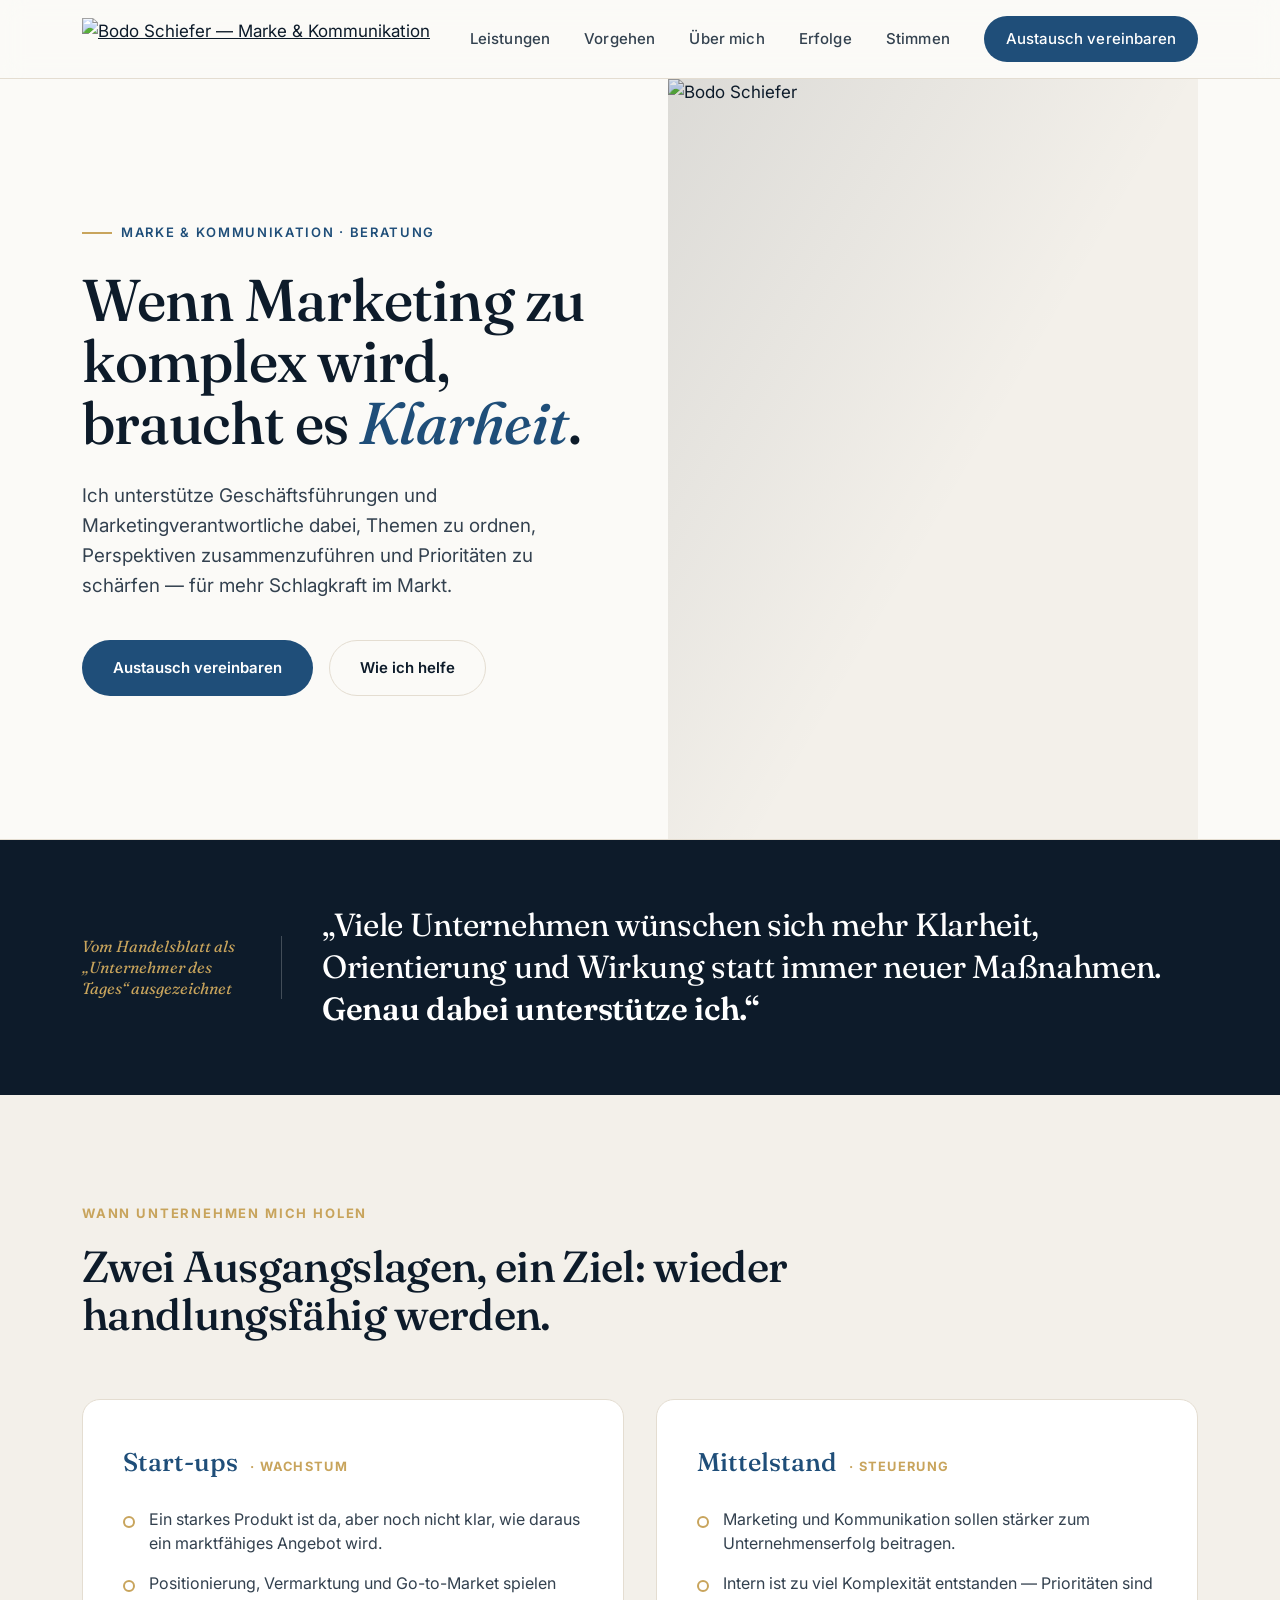
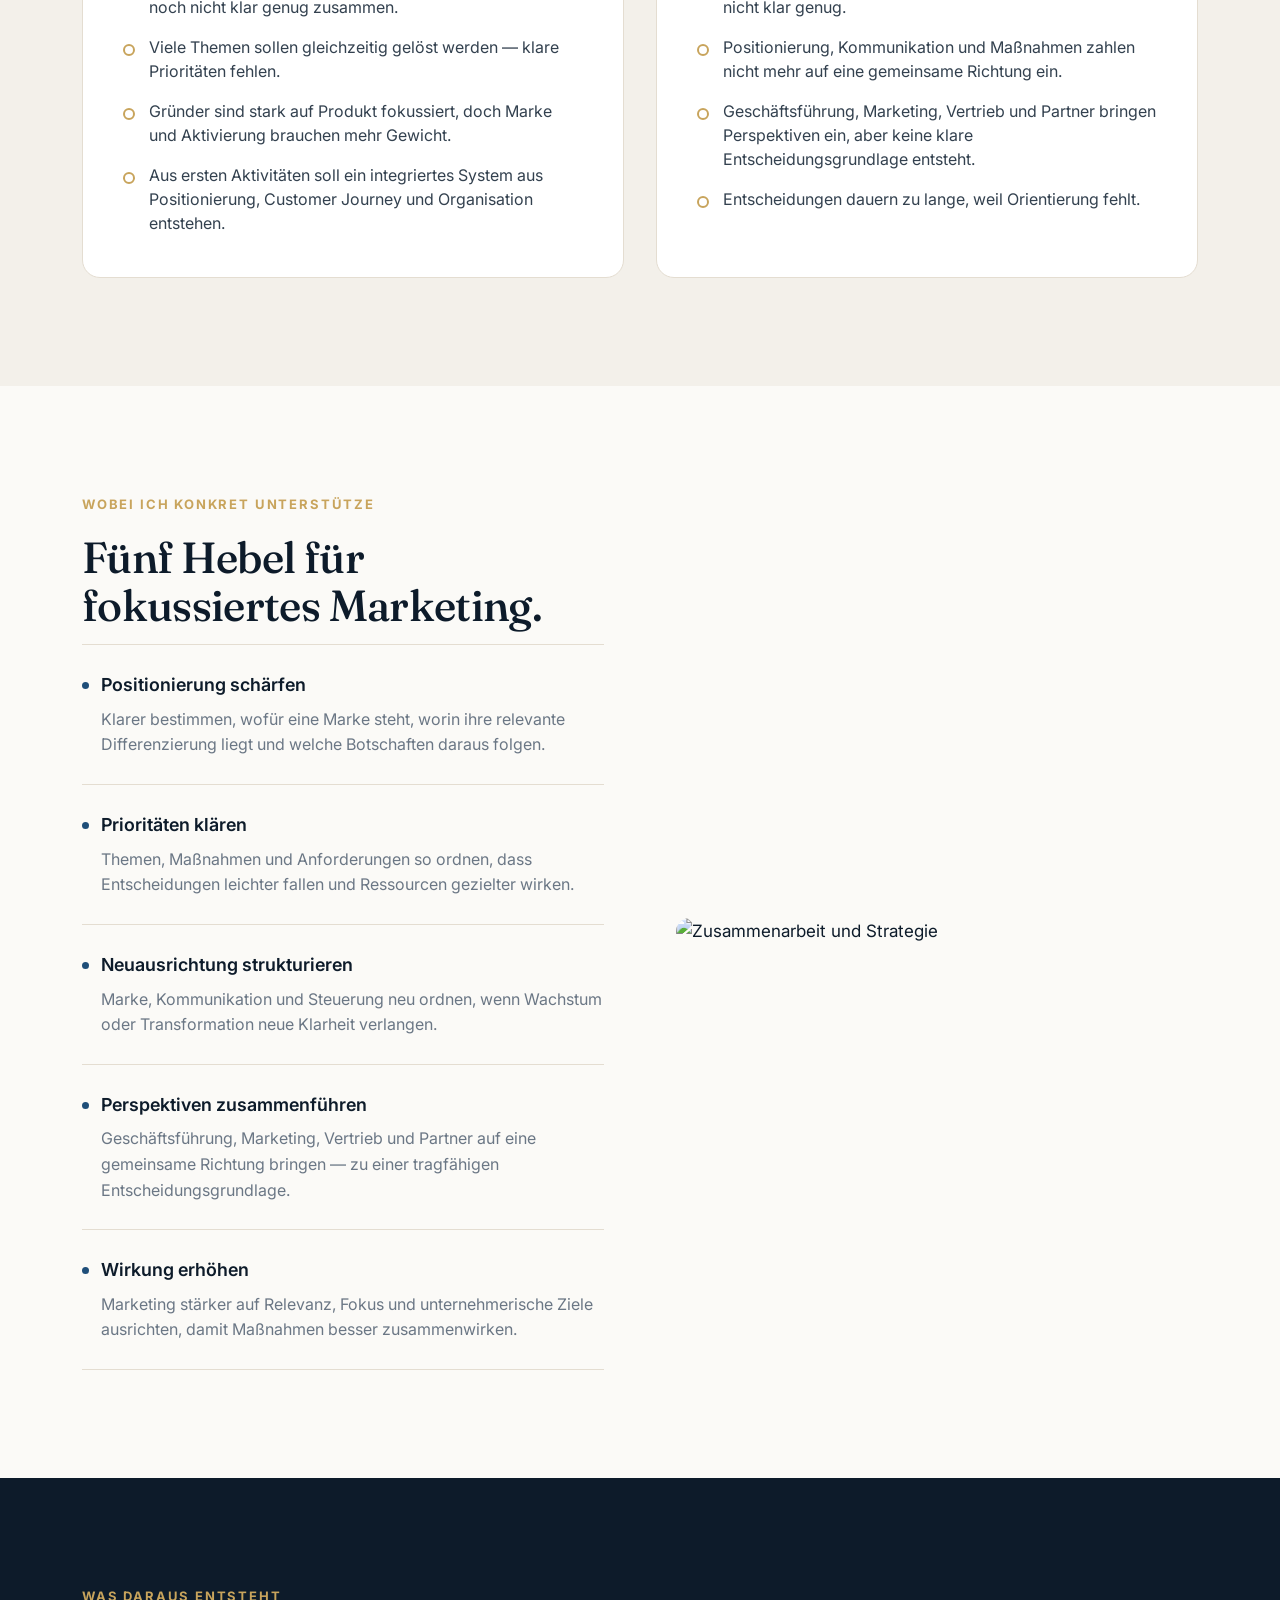
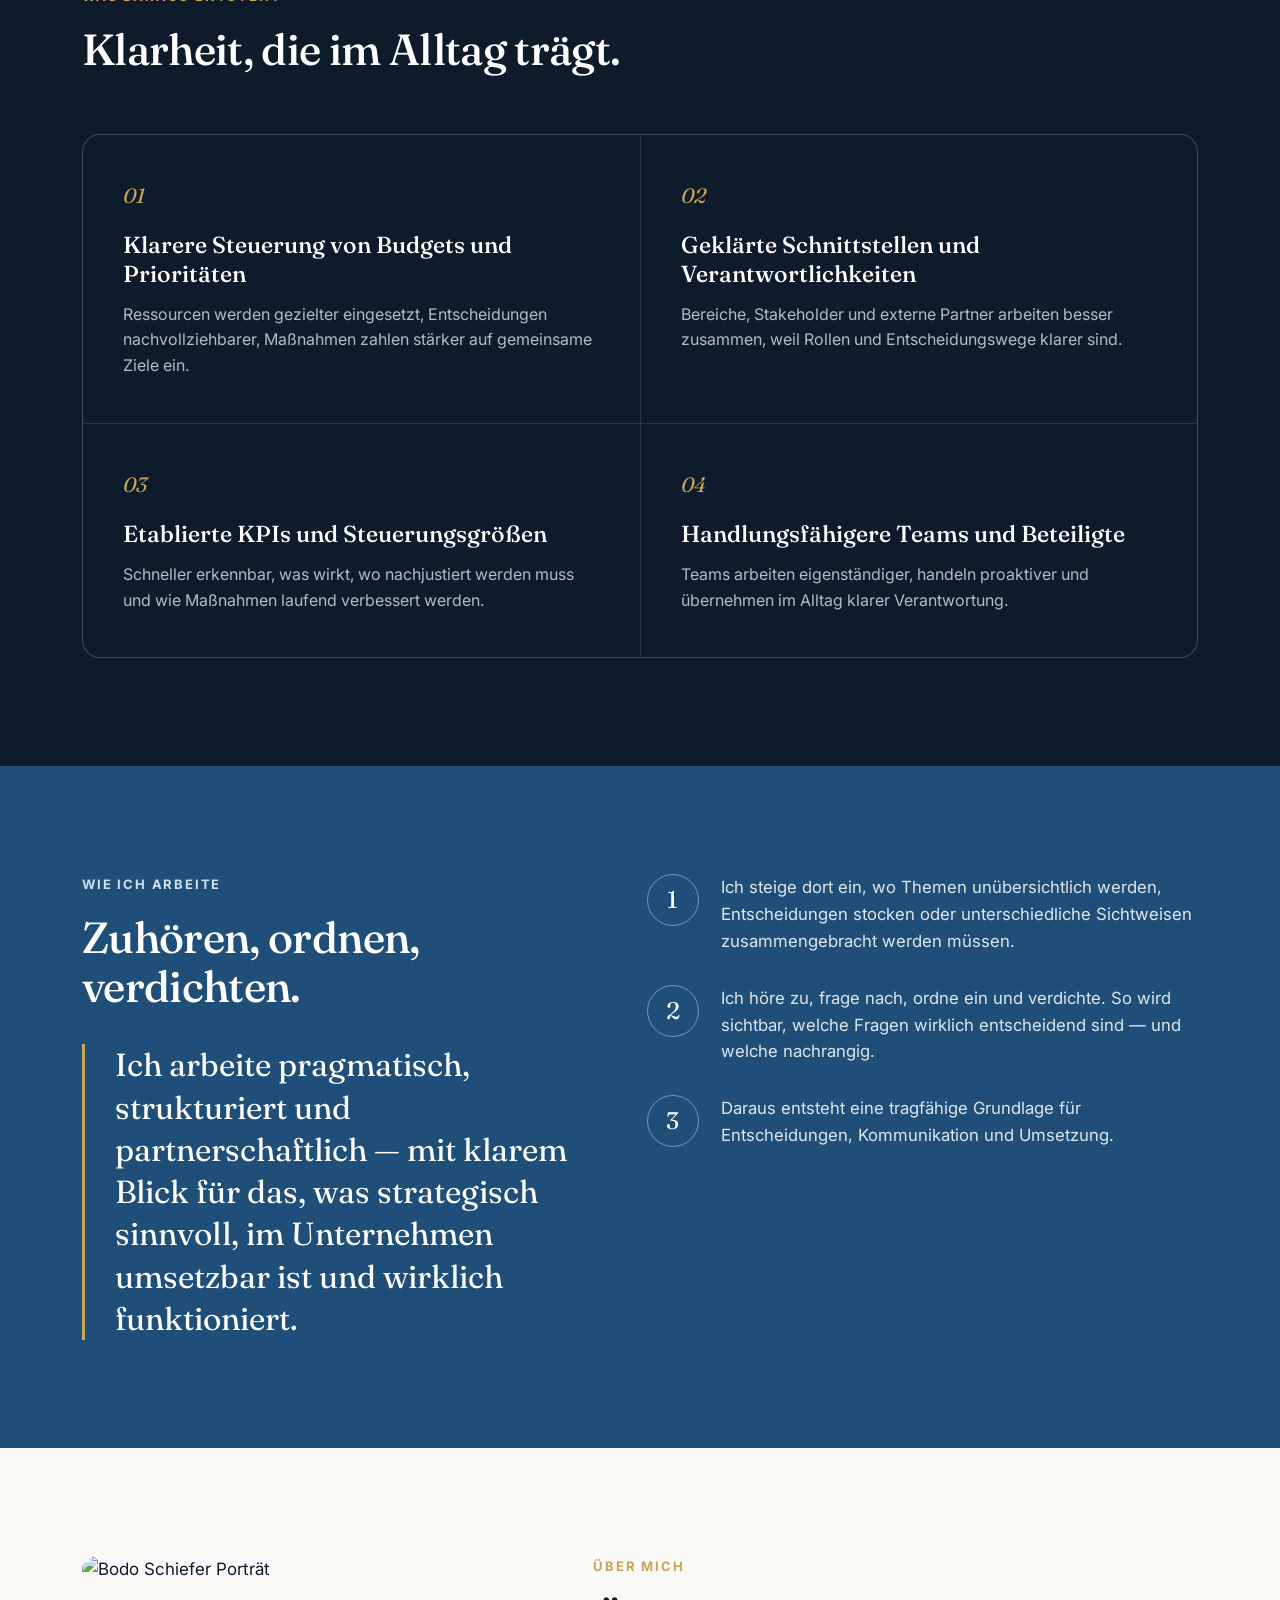
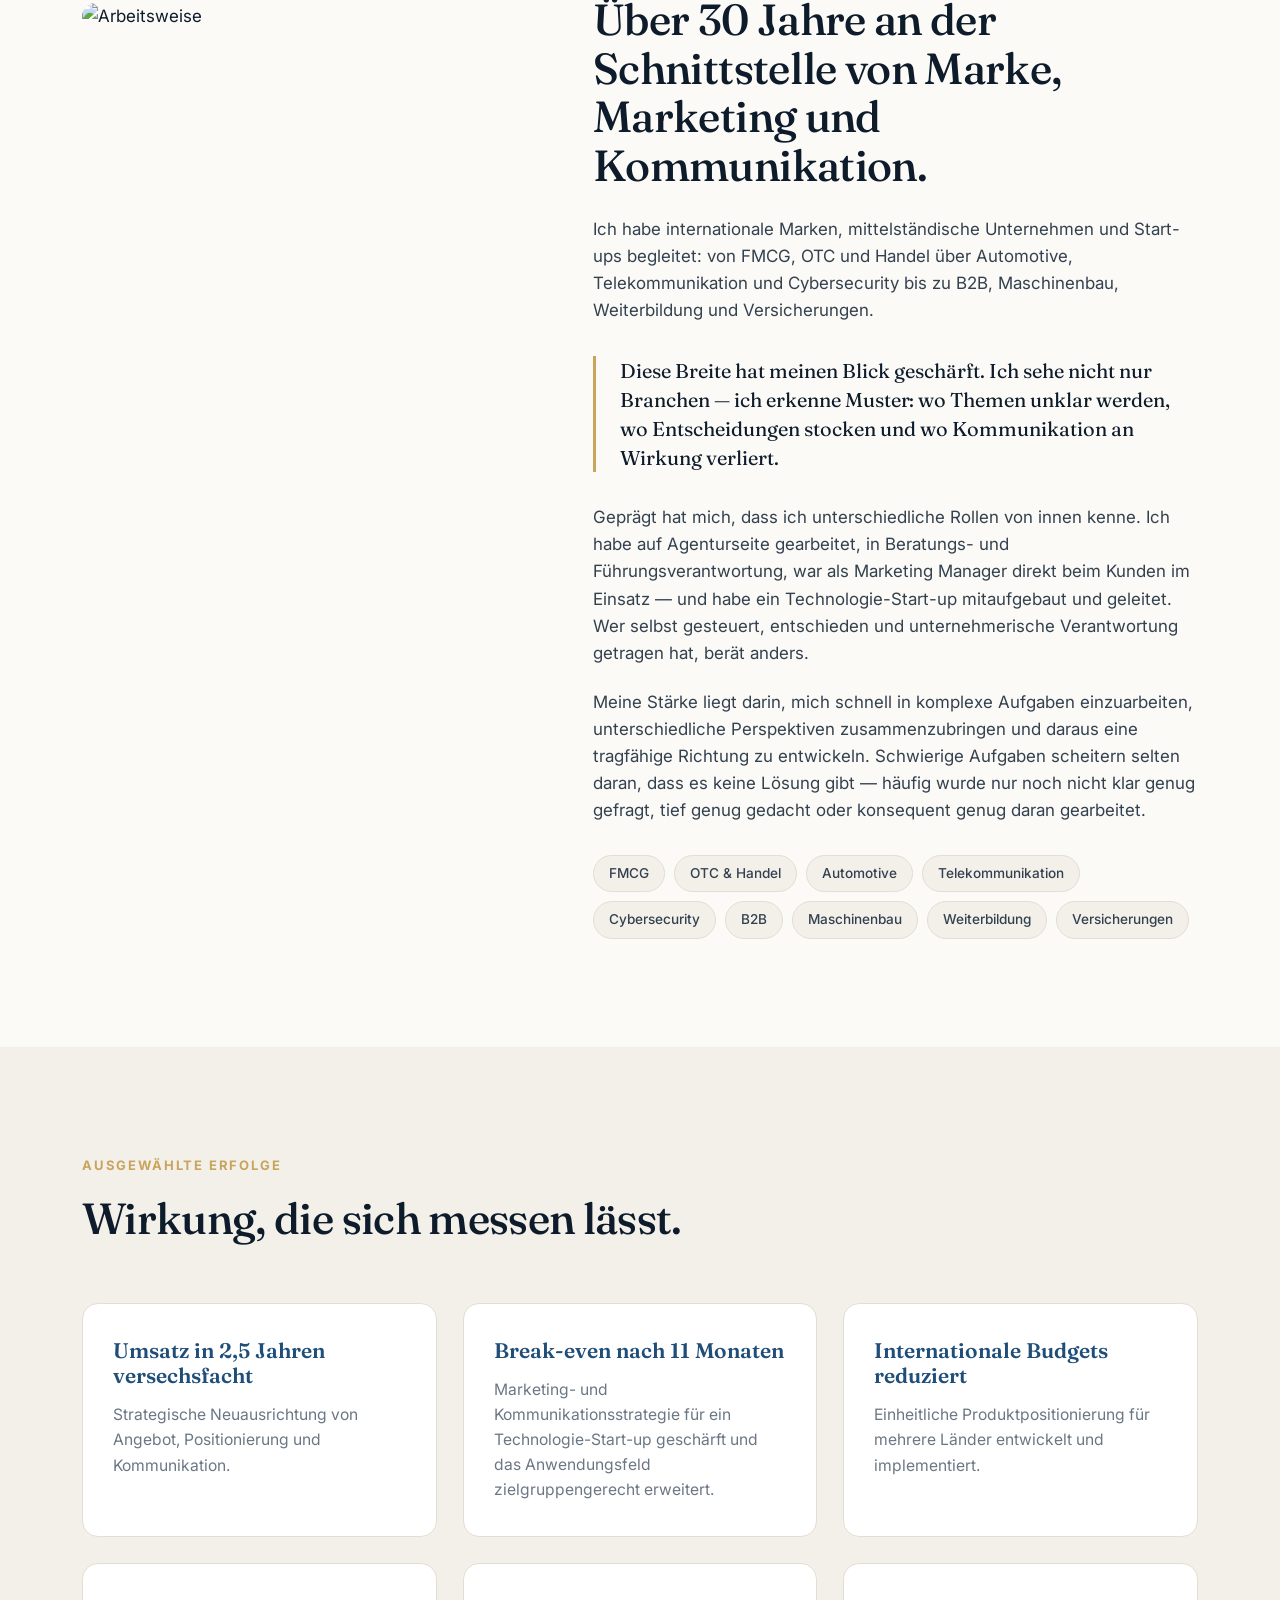
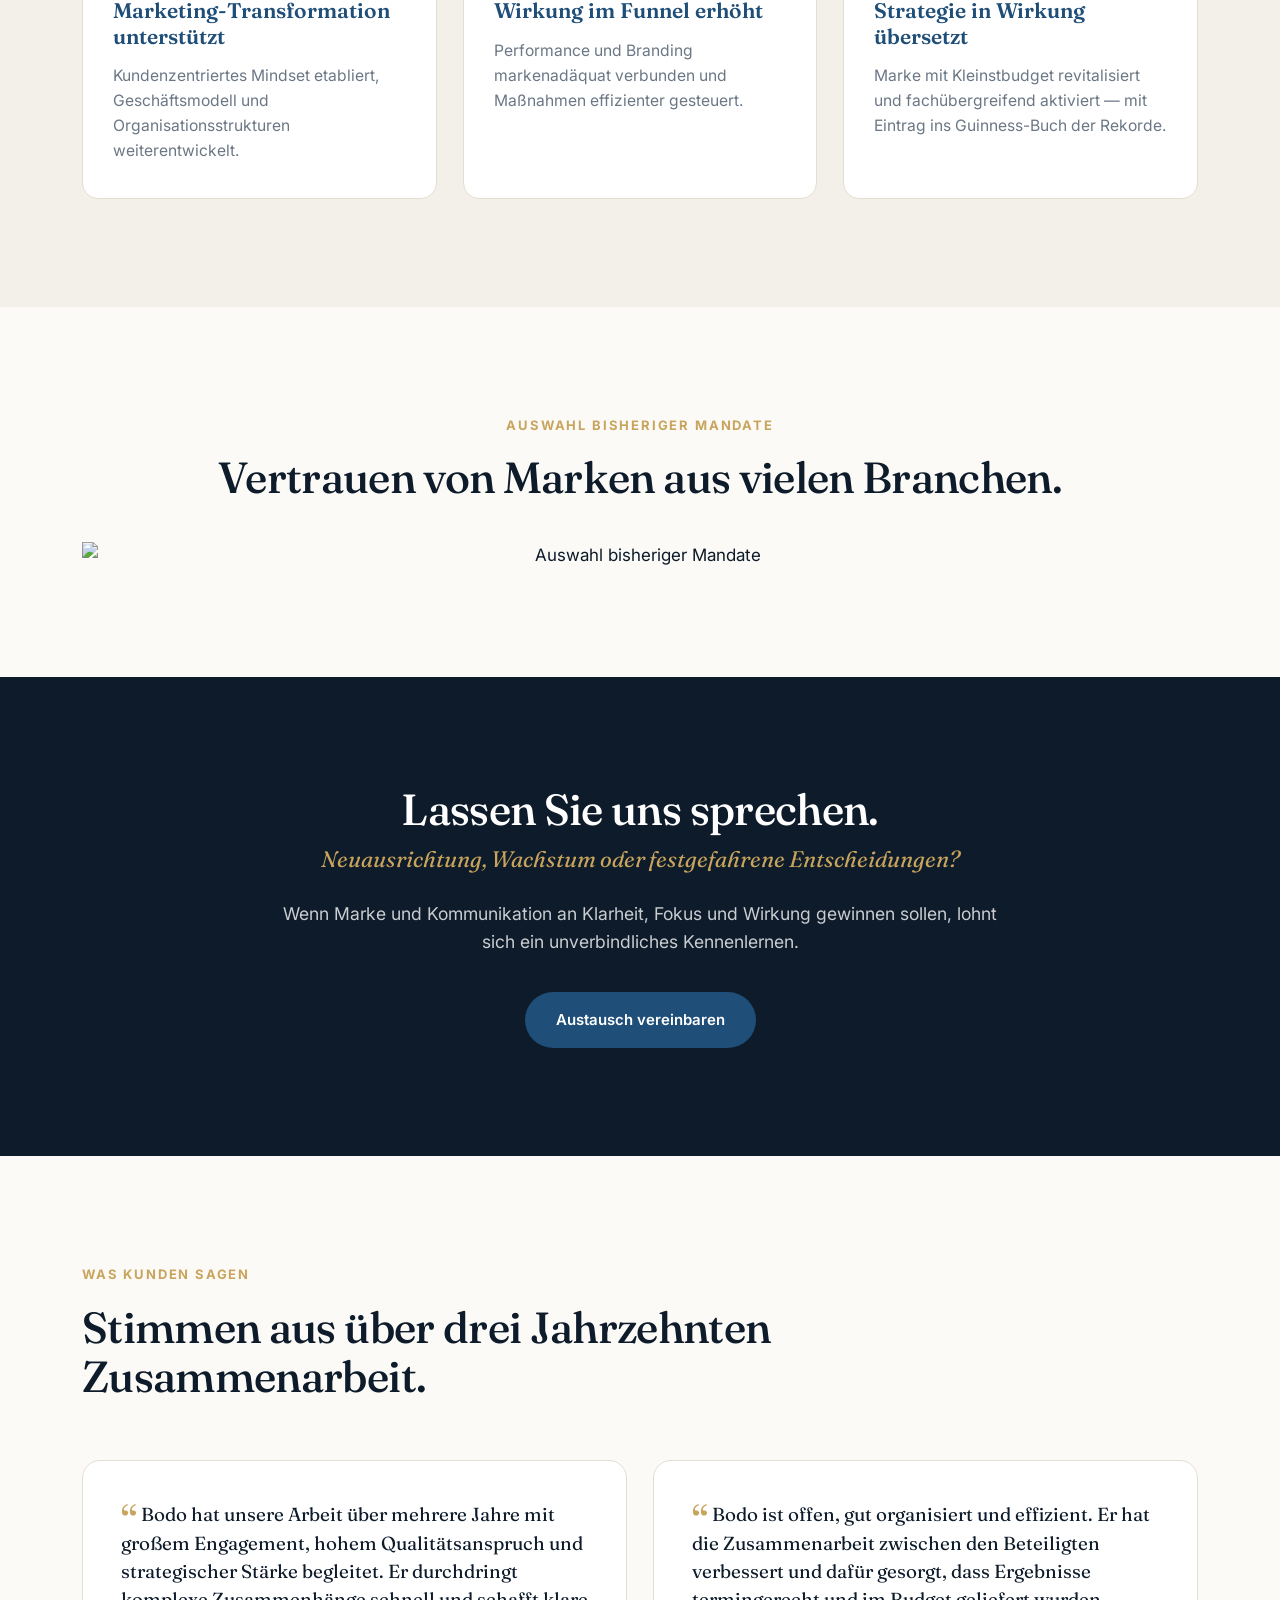
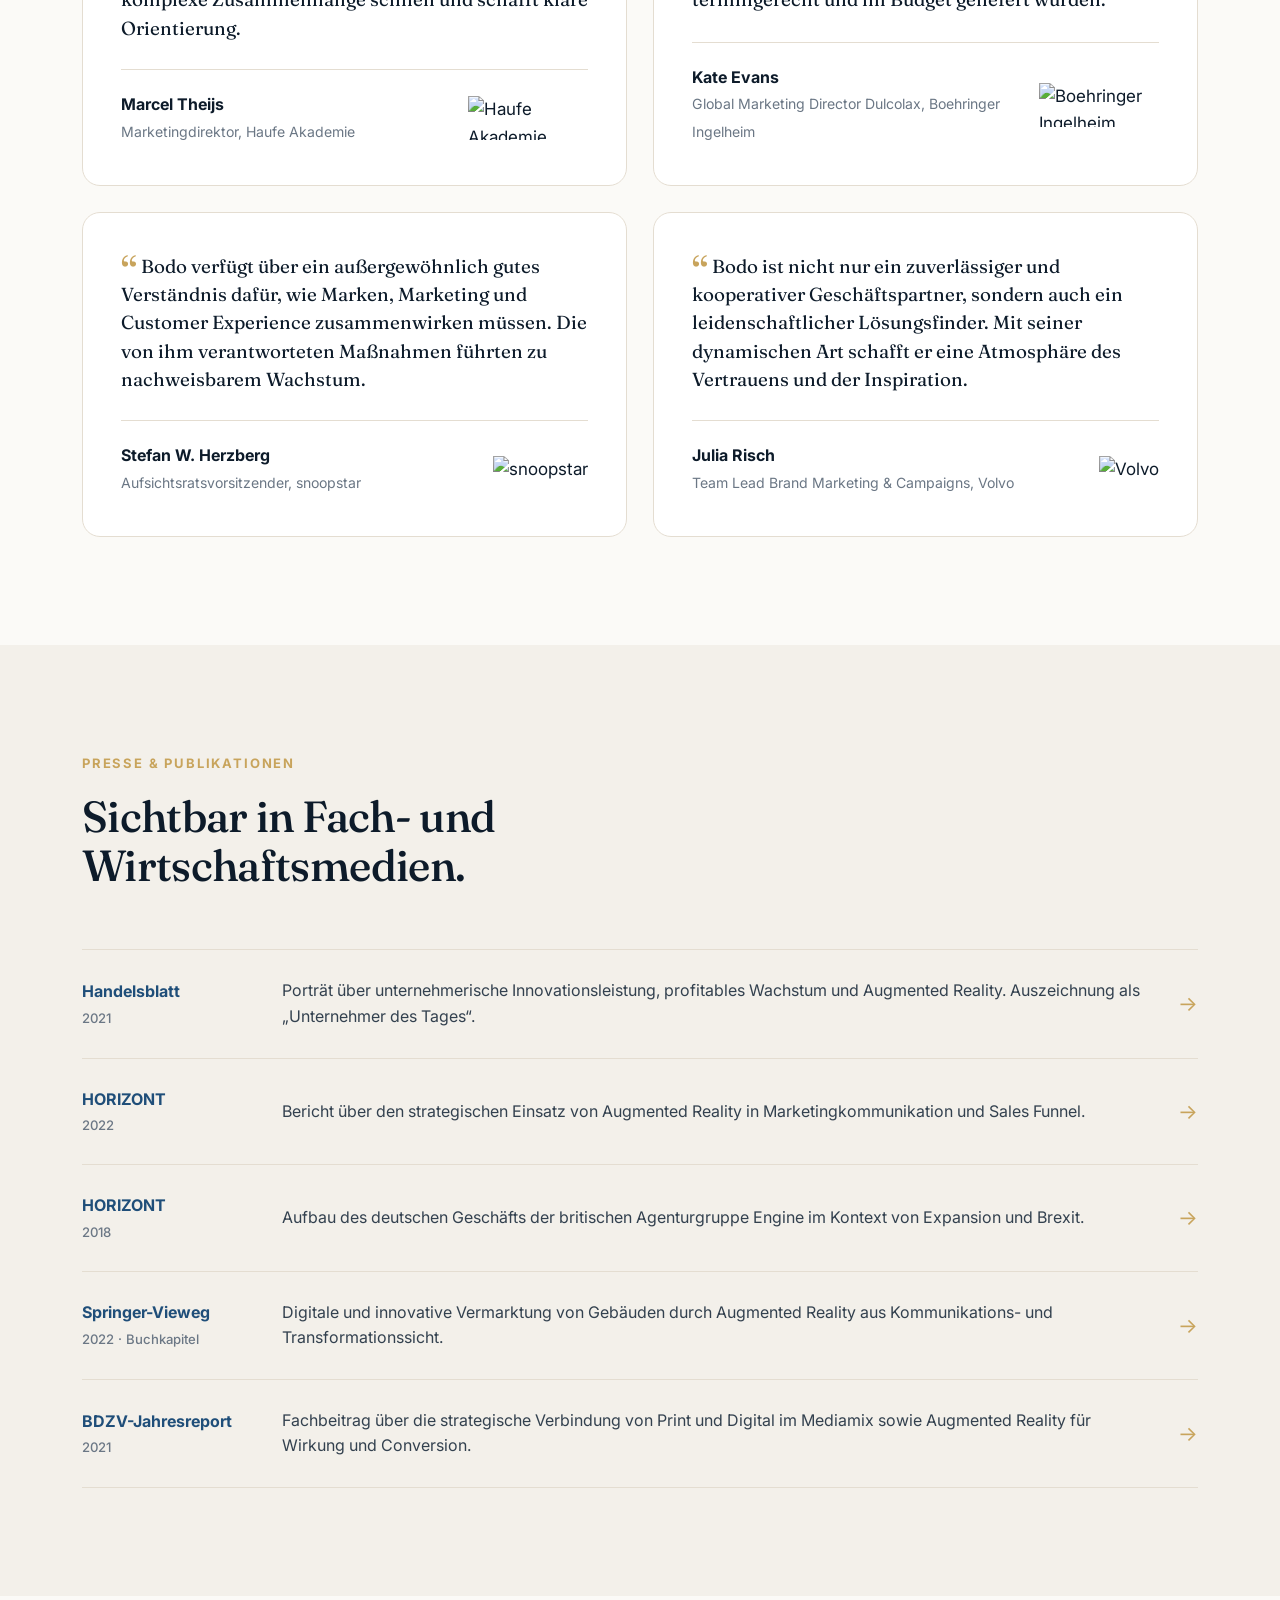
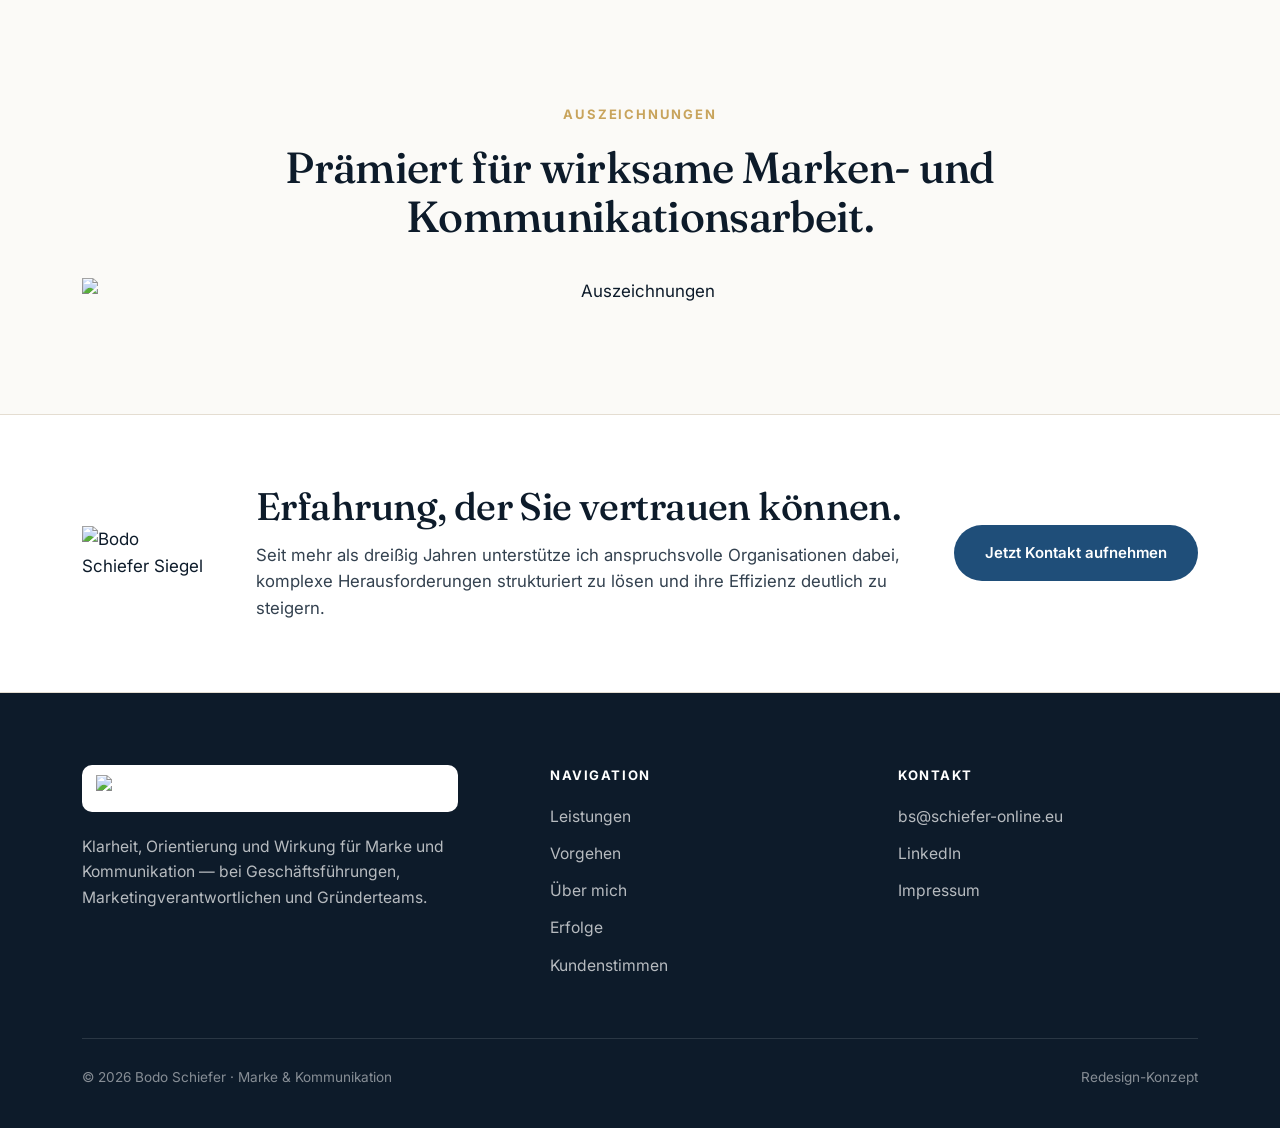
==== index.html @ 0429f0da "Add files via upload" ====
<!DOCTYPE html>
<html lang="de">
<head>
<meta charset="UTF-8">
<meta name="viewport" content="width=device-width, initial-scale=1.0">
<title>Bodo Schiefer — Marke &amp; Kommunikation | Klarheit für wirksames Marketing</title>
<meta name="description" content="Bodo Schiefer berät Geschäftsführungen und Marketingverantwortliche dabei, Marke und Kommunikation zu ordnen, Prioritäten zu schärfen und Wirkung zu erhöhen. Über 30 Jahre Erfahrung.">
<meta property="og:title" content="Bodo Schiefer | Marke &amp; Kommunikation">
<meta property="og:type" content="website">
<meta property="og:url" content="https://www.schiefer-online.eu">
<link rel="preconnect" href="https://fonts.googleapis.com">
<link rel="preconnect" href="https://fonts.gstatic.com" crossorigin>
<link href="https://fonts.googleapis.com/css2?family=Fraunces:opsz,wght@9..144,400;9..144,500;9..144,600&family=Inter:wght@400;500;600;700&display=swap" rel="stylesheet">
<style>
  :root{
    --ink:#0d1b2a;
    --ink-soft:#33414f;
    --muted:#6b7785;
    --blue:#1f4e79;
    --blue-bright:#2f6db0;
    --accent:#c8a45c;
    --paper:#fbfaf7;
    --paper-2:#f3f0ea;
    --line:#e4ddd1;
    --white:#ffffff;
    --serif:'Fraunces',Georgia,serif;
    --sans:'Inter',system-ui,-apple-system,sans-serif;
    --maxw:1180px;
  }
  *{box-sizing:border-box;margin:0;padding:0}
  html{scroll-behavior:smooth}
  body{
    font-family:var(--sans);
    color:var(--ink);
    background:var(--paper);
    line-height:1.6;
    -webkit-font-smoothing:antialiased;
    font-size:17px;
  }
  .wrap{max-width:var(--maxw);margin:0 auto;padding:0 32px}
  section{position:relative}
  a{color:inherit}

  /* ---------- HEADER ---------- */
  header{
    position:sticky;top:0;z-index:100;
    background:rgba(251,250,247,.82);
    backdrop-filter:saturate(140%) blur(12px);
    border-bottom:1px solid var(--line);
  }
  .nav{display:flex;align-items:center;justify-content:space-between;height:78px}
  .nav img{height:42px;width:auto;display:block}
  .nav-links{display:flex;gap:34px;align-items:center}
  .nav-links a{
    text-decoration:none;font-size:15px;font-weight:500;color:var(--ink-soft);
    letter-spacing:.01em;transition:color .2s;
  }
  .nav-links a:hover{color:var(--blue)}
  .nav-cta{
    background:var(--blue);color:#fff !important;padding:11px 22px;border-radius:40px;
    font-weight:600;transition:background .2s,transform .2s;
  }
  .nav-cta:hover{background:var(--blue-bright);transform:translateY(-1px)}
  .menu-btn{display:none;background:none;border:0;font-size:26px;color:var(--ink);cursor:pointer}
  @media(max-width:820px){
    .nav-links{display:none}
    .menu-btn{display:block}
    .nav-links.open{
      display:flex;position:absolute;top:78px;left:0;right:0;flex-direction:column;
      gap:0;background:var(--paper);border-bottom:1px solid var(--line);padding:8px 0;
    }
    .nav-links.open a{padding:14px 32px}
    .nav-links.open .nav-cta{margin:10px 32px;text-align:center}
  }

  /* ---------- HERO ---------- */
  .hero{padding:0;border-bottom:1px solid var(--line);overflow:hidden}
  .hero-grid{display:grid;grid-template-columns:1.05fr .95fr;min-height:min(86vh,760px)}
  .hero-text{display:flex;flex-direction:column;justify-content:center;padding:80px 64px 80px 0}
  .eyebrow{
    display:inline-flex;align-items:center;gap:9px;font-size:13px;font-weight:600;
    letter-spacing:.13em;text-transform:uppercase;color:var(--blue);margin-bottom:26px;
  }
  .eyebrow::before{content:"";width:30px;height:1.5px;background:var(--accent)}
  .hero h1{
    font-family:var(--serif);font-weight:500;font-size:clamp(2.5rem,4.6vw,4.3rem);
    line-height:1.04;letter-spacing:-.015em;color:var(--ink);margin-bottom:28px;
  }
  .hero h1 em{font-style:italic;color:var(--blue)}
  .hero-lead{font-size:1.18rem;color:var(--ink-soft);max-width:30em;margin-bottom:38px}
  .hero-cta{display:flex;gap:16px;flex-wrap:wrap;align-items:center}
  .btn{
    display:inline-block;font-weight:600;font-size:15px;padding:15px 30px;border-radius:42px;
    text-decoration:none;transition:all .22s;cursor:pointer;border:1.5px solid transparent;
  }
  .btn-primary{background:var(--blue);color:#fff}
  .btn-primary:hover{background:var(--blue-bright);transform:translateY(-2px);box-shadow:0 12px 28px -12px rgba(31,78,121,.6)}
  .btn-ghost{border-color:var(--line);color:var(--ink);background:transparent}
  .btn-ghost:hover{border-color:var(--blue);color:var(--blue)}
  .hero-media{position:relative;background:var(--paper-2)}
  .hero-media img{position:absolute;inset:0;width:100%;height:100%;object-fit:cover}
  .hero-media::after{content:"";position:absolute;inset:0;background:linear-gradient(120deg,rgba(13,27,42,.10),transparent 55%)}
  @media(max-width:880px){
    .hero-grid{grid-template-columns:1fr}
    .hero-text{padding:56px 0 48px}
    .hero-media{min-height:340px;order:-1}
  }

  /* ---------- QUOTE STRIP ---------- */
  .quote-strip{background:var(--ink);color:#fff;padding:64px 0}
  .quote-strip .wrap{display:grid;grid-template-columns:auto 1fr;gap:40px;align-items:center}
  .badge-day{
    flex:none;font-family:var(--serif);font-style:italic;font-size:1rem;line-height:1.3;
    color:var(--accent);border-right:1px solid rgba(255,255,255,.22);padding-right:40px;max-width:200px;
  }
  .quote-strip blockquote{
    font-family:var(--serif);font-weight:400;font-size:clamp(1.4rem,2.6vw,2rem);
    line-height:1.32;letter-spacing:-.01em;
  }
  .quote-strip blockquote b{font-weight:600;color:#fff}
  @media(max-width:760px){
    .quote-strip .wrap{grid-template-columns:1fr;gap:24px}
    .badge-day{border-right:0;border-bottom:1px solid rgba(255,255,255,.22);padding:0 0 20px}
  }

  /* ---------- SECTION BASICS ---------- */
  .sec{padding:108px 0}
  .sec-head{max-width:760px;margin-bottom:60px}
  .kicker{
    font-size:13px;font-weight:700;letter-spacing:.14em;text-transform:uppercase;
    color:var(--accent);margin-bottom:18px;display:block;
  }
  h2{
    font-family:var(--serif);font-weight:500;font-size:clamp(2rem,3.4vw,2.9rem);
    line-height:1.12;letter-spacing:-.015em;color:var(--ink);
  }
  .sec-head p{font-size:1.12rem;color:var(--ink-soft);margin-top:22px}
  .lead-statement{font-size:clamp(1.3rem,2.2vw,1.7rem);font-family:var(--serif);line-height:1.4;color:var(--ink);max-width:24em}
  .lead-statement b{color:var(--blue)}

  /* ---------- WHEN COMPANIES ---------- */
  .when{background:var(--paper-2)}
  .when-grid{display:grid;grid-template-columns:1fr 1fr;gap:32px;margin-top:8px}
  .when-card{
    background:#fff;border:1px solid var(--line);border-radius:18px;padding:42px 40px;
    transition:transform .25s,box-shadow .25s;
  }
  .when-card:hover{transform:translateY(-4px);box-shadow:0 24px 50px -28px rgba(13,27,42,.25)}
  .when-card h3{
    font-family:var(--serif);font-weight:500;font-size:1.6rem;color:var(--blue);margin-bottom:24px;
    display:flex;align-items:baseline;gap:12px;
  }
  .when-card h3 span{font-family:var(--sans);font-size:.8rem;font-weight:700;color:var(--accent);letter-spacing:.1em}
  .when-card ul{list-style:none;display:flex;flex-direction:column;gap:16px}
  .when-card li{position:relative;padding-left:26px;font-size:1rem;color:var(--ink-soft);line-height:1.5}
  .when-card li::before{
    content:"";position:absolute;left:0;top:9px;width:8px;height:8px;border-radius:50%;
    border:2px solid var(--accent);
  }
  @media(max-width:820px){.when-grid{grid-template-columns:1fr}}

  /* ---------- SUPPORT (split with image) ---------- */
  .split{display:grid;grid-template-columns:1fr 1fr;gap:72px;align-items:center}
  .split.rev .split-media{order:2}
  .split-media img{width:100%;border-radius:18px;display:block;box-shadow:0 30px 60px -34px rgba(13,27,42,.4)}
  .support-list{display:flex;flex-direction:column;gap:0;margin-top:14px}
  .support-item{padding:26px 0;border-top:1px solid var(--line)}
  .support-item:last-child{border-bottom:1px solid var(--line)}
  .support-item h4{font-size:1.12rem;font-weight:600;color:var(--ink);margin-bottom:7px;display:flex;align-items:center;gap:12px}
  .support-item h4::before{content:"";width:7px;height:7px;background:var(--blue);border-radius:50%;flex:none}
  .support-item p{color:var(--muted);font-size:1rem;padding-left:19px}
  @media(max-width:880px){
    .split{grid-template-columns:1fr;gap:40px}
    .split.rev .split-media{order:0}
  }

  /* ---------- OUTCOMES ---------- */
  .outcomes{background:var(--ink);color:#fff}
  .outcomes h2{color:#fff}
  .outcomes .kicker{color:var(--accent)}
  .out-grid{display:grid;grid-template-columns:repeat(2,1fr);gap:1px;background:rgba(255,255,255,.12);border:1px solid rgba(255,255,255,.12);border-radius:18px;overflow:hidden;margin-top:14px}
  .out-cell{background:var(--ink);padding:44px 40px}
  .out-cell .num{font-family:var(--serif);font-style:italic;font-size:1.3rem;color:var(--accent);margin-bottom:18px}
  .out-cell h4{font-family:var(--serif);font-weight:500;font-size:1.45rem;margin-bottom:14px;line-height:1.25}
  .out-cell p{color:rgba(255,255,255,.7);font-size:1rem}
  @media(max-width:760px){.out-grid{grid-template-columns:1fr}}

  /* ---------- HOW I WORK ---------- */
  .how{background:var(--blue);color:#fff}
  .how h2{color:#fff}
  .how .kicker{color:#cfe0f1}
  .how-grid{display:grid;grid-template-columns:1fr 1.1fr;gap:64px;align-items:start}
  .how-steps{display:flex;flex-direction:column;gap:30px}
  .how-step{display:grid;grid-template-columns:auto 1fr;gap:22px;align-items:start}
  .how-step .n{
    font-family:var(--serif);font-size:1.5rem;width:52px;height:52px;flex:none;border-radius:50%;
    border:1.5px solid rgba(255,255,255,.4);display:flex;align-items:center;justify-content:center;color:#fff;
  }
  .how-step p{color:rgba(255,255,255,.86);font-size:1.05rem}
  .how-pull{
    font-family:var(--serif);font-weight:400;font-size:clamp(1.5rem,2.5vw,2.05rem);line-height:1.32;
    border-left:3px solid var(--accent);padding-left:30px;
  }
  @media(max-width:880px){.how-grid{grid-template-columns:1fr;gap:44px}}

  /* ---------- ABOUT ---------- */
  .about-grid{display:grid;grid-template-columns:.85fr 1.15fr;gap:64px;align-items:start}
  .about-photos{display:flex;flex-direction:column;gap:20px;position:sticky;top:110px}
  .about-photos img{width:100%;border-radius:16px;display:block;box-shadow:0 24px 50px -32px rgba(13,27,42,.35)}
  .about-body p{margin-bottom:22px;color:var(--ink-soft);font-size:1.06rem}
  .about-body p.hl{font-family:var(--serif);font-size:1.25rem;line-height:1.45;color:var(--ink);border-left:3px solid var(--accent);padding-left:24px;margin:32px 0}
  .industries{display:flex;flex-wrap:wrap;gap:9px;margin-top:30px}
  .industries span{font-size:.85rem;font-weight:500;color:var(--ink-soft);background:var(--paper-2);border:1px solid var(--line);padding:7px 15px;border-radius:30px}
  @media(max-width:880px){
    .about-grid{grid-template-columns:1fr;gap:36px}
    .about-photos{flex-direction:row;position:static}
  }
  @media(max-width:560px){.about-photos{flex-direction:column}}

  /* ---------- SUCCESS ---------- */
  .success{background:var(--paper-2)}
  .succ-grid{display:grid;grid-template-columns:repeat(3,1fr);gap:26px;margin-top:14px}
  .succ-card{background:#fff;border:1px solid var(--line);border-radius:16px;padding:34px 30px;transition:transform .25s,box-shadow .25s}
  .succ-card:hover{transform:translateY(-4px);box-shadow:0 24px 50px -30px rgba(13,27,42,.25)}
  .succ-card h4{font-family:var(--serif);font-weight:600;font-size:1.32rem;color:var(--blue);line-height:1.2;margin-bottom:14px}
  .succ-card p{color:var(--muted);font-size:.98rem}
  @media(max-width:880px){.succ-grid{grid-template-columns:1fr}}

  /* ---------- MANDATES ---------- */
  .mandates{text-align:center}
  .mandates img{max-width:100%;height:auto;margin:40px auto 0;display:block;mix-blend-mode:multiply}

  /* ---------- CTA BANNER ---------- */
  .cta-banner{background:var(--ink);color:#fff;text-align:center}
  .cta-banner .wrap{max-width:780px}
  .cta-banner h2{color:#fff;margin-bottom:8px}
  .cta-banner .sub{font-family:var(--serif);font-style:italic;font-size:1.4rem;color:var(--accent);margin-bottom:22px}
  .cta-banner p{color:rgba(255,255,255,.78);font-size:1.1rem;margin-bottom:36px}

  /* ---------- TESTIMONIALS ---------- */
  .test-grid{display:grid;grid-template-columns:repeat(2,1fr);gap:26px;margin-top:14px}
  .test-card{background:#fff;border:1px solid var(--line);border-radius:18px;padding:40px 38px;display:flex;flex-direction:column}
  .test-card .q{font-family:var(--serif);font-size:1.18rem;line-height:1.5;color:var(--ink);margin-bottom:26px}
  .test-card .q::before{content:"\201C";font-family:var(--serif);font-size:2.6rem;color:var(--accent);line-height:0;vertical-align:-.35em;margin-right:4px}
  .test-foot{display:flex;align-items:center;justify-content:space-between;gap:18px;margin-top:auto;border-top:1px solid var(--line);padding-top:22px}
  .test-foot .who strong{display:block;font-size:1rem;color:var(--ink)}
  .test-foot .who span{font-size:.88rem;color:var(--muted)}
  .test-foot img{max-height:44px;max-width:120px;width:auto;object-fit:contain;mix-blend-mode:multiply}
  @media(max-width:820px){.test-grid{grid-template-columns:1fr}}

  /* ---------- PRESS ---------- */
  .press{background:var(--paper-2)}
  .press-list{display:flex;flex-direction:column;margin-top:14px}
  .press-item{display:grid;grid-template-columns:170px 1fr auto;gap:30px;align-items:center;padding:28px 0;border-top:1px solid var(--line);text-decoration:none;transition:background .2s}
  .press-item:last-child{border-bottom:1px solid var(--line)}
  .press-item:hover{background:rgba(255,255,255,.6)}
  .press-item .outlet{font-weight:700;color:var(--blue);font-size:1rem}
  .press-item .outlet small{display:block;font-weight:500;color:var(--muted);font-size:.82rem;margin-top:3px}
  .press-item .desc{color:var(--ink-soft);font-size:1rem}
  .press-item .arrow{font-size:1.3rem;color:var(--accent);transition:transform .2s}
  .press-item:hover .arrow{transform:translateX(5px)}
  @media(max-width:760px){
    .press-item{grid-template-columns:1fr;gap:8px}
    .press-item .arrow{display:none}
  }

  /* ---------- AWARDS ---------- */
  .awards{text-align:center}
  .awards img{max-width:100%;height:auto;margin:38px auto 0;display:block}

  /* ---------- TRUST BANNER ---------- */
  .trust{background:#fff;border-top:1px solid var(--line);border-bottom:1px solid var(--line)}
  .trust .wrap{display:grid;grid-template-columns:auto 1fr auto;gap:46px;align-items:center;padding-top:70px;padding-bottom:70px}
  .trust .logo-round{width:128px;height:auto}
  .trust h2{font-size:clamp(1.8rem,3vw,2.5rem)}
  .trust p{color:var(--ink-soft);margin-top:14px;max-width:40em;font-size:1.05rem}
  @media(max-width:820px){
    .trust .wrap{grid-template-columns:1fr;gap:26px;text-align:center}
    .trust .logo-round{margin:0 auto}
  }

  /* ---------- FOOTER ---------- */
  footer{background:var(--ink);color:rgba(255,255,255,.7);padding:72px 0 40px}
  .foot-top{display:grid;grid-template-columns:1.4fr 1fr 1fr;gap:48px;padding-bottom:48px;border-bottom:1px solid rgba(255,255,255,.12)}
  .foot-brand img{height:64px;width:auto;margin-bottom:22px;background:#fff;padding:10px 14px;border-radius:10px}
  .foot-brand p{font-size:.98rem;max-width:30em}
  .foot-col h5{color:#fff;font-size:.82rem;letter-spacing:.12em;text-transform:uppercase;margin-bottom:18px}
  .foot-col a{display:block;color:rgba(255,255,255,.7);text-decoration:none;font-size:.98rem;margin-bottom:12px;transition:color .2s}
  .foot-col a:hover{color:var(--accent)}
  .foot-bottom{display:flex;justify-content:space-between;align-items:center;padding-top:28px;font-size:.85rem;color:rgba(255,255,255,.5);flex-wrap:wrap;gap:12px}
  @media(max-width:820px){.foot-top{grid-template-columns:1fr;gap:34px}}

  /* reveal */
  .reveal{opacity:0;transform:translateY(24px);transition:opacity .7s ease,transform .7s ease}
  .reveal.in{opacity:1;transform:none}
</style>
</head>
<body>

<!-- HEADER -->
<header>
  <div class="wrap nav">
    <a href="#top" aria-label="Bodo Schiefer Startseite">
      <img src="https://images.squarespace-cdn.com/content/v1/6a32c6145ae9fb6c0acd608d/e3248885-6951-45d5-907b-e4cc5165d79b/Logo+BS+Marke+%26+Kommunikation+blau_klein.png?format=1500w" alt="Bodo Schiefer — Marke & Kommunikation">
    </a>
    <nav class="nav-links" id="navlinks">
      <a href="#leistungen">Leistungen</a>
      <a href="#vorgehen">Vorgehen</a>
      <a href="#ueber-mich">Über mich</a>
      <a href="#erfolge">Erfolge</a>
      <a href="#stimmen">Stimmen</a>
      <a href="mailto:bs@schiefer-online.eu" class="nav-cta">Austausch vereinbaren</a>
    </nav>
    <button class="menu-btn" id="menuBtn" aria-label="Menü">☰</button>
  </div>
</header>

<!-- HERO -->
<section class="hero" id="top">
  <div class="wrap">
    <div class="hero-grid">
      <div class="hero-text">
        <span class="eyebrow">Marke &amp; Kommunikation · Beratung</span>
        <h1>Wenn Marketing zu komplex wird, braucht es <em>Klarheit</em>.</h1>
        <p class="hero-lead">Ich unterstütze Geschäftsführungen und Marketingverantwortliche dabei, Themen zu ordnen, Perspektiven zusammenzuführen und Prioritäten zu schärfen — für mehr Schlagkraft im Markt.</p>
        <div class="hero-cta">
          <a href="mailto:bs@schiefer-online.eu" class="btn btn-primary">Austausch vereinbaren</a>
          <a href="#leistungen" class="btn btn-ghost">Wie ich helfe</a>
        </div>
      </div>
      <div class="hero-media">
        <img src="https://images.squarespace-cdn.com/content/v1/6a32c6145ae9fb6c0acd608d/4ba80ce5-0138-48da-b259-d2bdde3da25d/hanna_ai_creation_add_blue_background_--chaos_40_--ar_7960_--ra_5fbecdfd-d31f-4e71-a30e-9d6801c45feb.jpg" alt="Bodo Schiefer">
      </div>
    </div>
  </div>
</section>

<!-- QUOTE STRIP -->
<section class="quote-strip">
  <div class="wrap">
    <div class="badge-day">Vom Handelsblatt als „Unternehmer des Tages“ ausgezeichnet</div>
    <blockquote>„Viele Unternehmen wünschen sich mehr Klarheit, Orientierung und Wirkung statt immer neuer Maßnahmen. <b>Genau dabei unterstütze ich.“</b></blockquote>
  </div>
</section>

<!-- WHEN COMPANIES HIRE ME -->
<section class="sec when reveal" id="einsatz">
  <div class="wrap">
    <div class="sec-head">
      <span class="kicker">Wann Unternehmen mich holen</span>
      <h2>Zwei Ausgangslagen, ein Ziel: wieder handlungsfähig werden.</h2>
    </div>
    <div class="when-grid">
      <div class="when-card">
        <h3>Start-ups <span>· WACHSTUM</span></h3>
        <ul>
          <li>Ein starkes Produkt ist da, aber noch nicht klar, wie daraus ein marktfähiges Angebot wird.</li>
          <li>Positionierung, Vermarktung und Go-to-Market spielen noch nicht klar genug zusammen.</li>
          <li>Viele Themen sollen gleichzeitig gelöst werden — klare Prioritäten fehlen.</li>
          <li>Gründer sind stark auf Produkt fokussiert, doch Marke und Aktivierung brauchen mehr Gewicht.</li>
          <li>Aus ersten Aktivitäten soll ein integriertes System aus Positionierung, Customer Journey und Organisation entstehen.</li>
        </ul>
      </div>
      <div class="when-card">
        <h3>Mittelstand <span>· STEUERUNG</span></h3>
        <ul>
          <li>Marketing und Kommunikation sollen stärker zum Unternehmenserfolg beitragen.</li>
          <li>Intern ist zu viel Komplexität entstanden — Prioritäten sind nicht klar genug.</li>
          <li>Positionierung, Kommunikation und Maßnahmen zahlen nicht mehr auf eine gemeinsame Richtung ein.</li>
          <li>Geschäftsführung, Marketing, Vertrieb und Partner bringen Perspektiven ein, aber keine klare Entscheidungsgrundlage entsteht.</li>
          <li>Entscheidungen dauern zu lange, weil Orientierung fehlt.</li>
        </ul>
      </div>
    </div>
  </div>
</section>

<!-- SUPPORT / LEISTUNGEN -->
<section class="sec reveal" id="leistungen">
  <div class="wrap">
    <div class="split">
      <div>
        <span class="kicker">Wobei ich konkret unterstütze</span>
        <h2>Fünf Hebel für fokussiertes Marketing.</h2>
        <div class="support-list">
          <div class="support-item">
            <h4>Positionierung schärfen</h4>
            <p>Klarer bestimmen, wofür eine Marke steht, worin ihre relevante Differenzierung liegt und welche Botschaften daraus folgen.</p>
          </div>
          <div class="support-item">
            <h4>Prioritäten klären</h4>
            <p>Themen, Maßnahmen und Anforderungen so ordnen, dass Entscheidungen leichter fallen und Ressourcen gezielter wirken.</p>
          </div>
          <div class="support-item">
            <h4>Neuausrichtung strukturieren</h4>
            <p>Marke, Kommunikation und Steuerung neu ordnen, wenn Wachstum oder Transformation neue Klarheit verlangen.</p>
          </div>
          <div class="support-item">
            <h4>Perspektiven zusammenführen</h4>
            <p>Geschäftsführung, Marketing, Vertrieb und Partner auf eine gemeinsame Richtung bringen — zu einer tragfähigen Entscheidungsgrundlage.</p>
          </div>
          <div class="support-item">
            <h4>Wirkung erhöhen</h4>
            <p>Marketing stärker auf Relevanz, Fokus und unternehmerische Ziele ausrichten, damit Maßnahmen besser zusammenwirken.</p>
          </div>
        </div>
      </div>
      <div class="split-media">
        <img src="https://images.squarespace-cdn.com/content/v1/6a32c6145ae9fb6c0acd608d/e526d83e-96d2-4530-8c39-94fbdc6e0bf8/Bild+Website+3.jpg" alt="Zusammenarbeit und Strategie">
      </div>
    </div>
  </div>
</section>

<!-- OUTCOMES -->
<section class="sec outcomes reveal" id="ergebnisse">
  <div class="wrap">
    <div class="sec-head">
      <span class="kicker">Was daraus entsteht</span>
      <h2>Klarheit, die im Alltag trägt.</h2>
    </div>
    <div class="out-grid">
      <div class="out-cell">
        <div class="num">01</div>
        <h4>Klarere Steuerung von Budgets und Prioritäten</h4>
        <p>Ressourcen werden gezielter eingesetzt, Entscheidungen nachvollziehbarer, Maßnahmen zahlen stärker auf gemeinsame Ziele ein.</p>
      </div>
      <div class="out-cell">
        <div class="num">02</div>
        <h4>Geklärte Schnittstellen und Verantwortlichkeiten</h4>
        <p>Bereiche, Stakeholder und externe Partner arbeiten besser zusammen, weil Rollen und Entscheidungswege klarer sind.</p>
      </div>
      <div class="out-cell">
        <div class="num">03</div>
        <h4>Etablierte KPIs und Steuerungsgrößen</h4>
        <p>Schneller erkennbar, was wirkt, wo nachjustiert werden muss und wie Maßnahmen laufend verbessert werden.</p>
      </div>
      <div class="out-cell">
        <div class="num">04</div>
        <h4>Handlungsfähigere Teams und Beteiligte</h4>
        <p>Teams arbeiten eigenständiger, handeln proaktiver und übernehmen im Alltag klarer Verantwortung.</p>
      </div>
    </div>
  </div>
</section>

<!-- HOW I WORK -->
<section class="sec how reveal" id="vorgehen">
  <div class="wrap">
    <div class="how-grid">
      <div>
        <span class="kicker">Wie ich arbeite</span>
        <h2>Zuhören, ordnen, verdichten.</h2>
        <p class="how-pull" style="margin-top:34px">Ich arbeite pragmatisch, strukturiert und partnerschaftlich — mit klarem Blick für das, was strategisch sinnvoll, im Unternehmen umsetzbar ist und wirklich funktioniert.</p>
      </div>
      <div class="how-steps">
        <div class="how-step">
          <div class="n">1</div>
          <p>Ich steige dort ein, wo Themen unübersichtlich werden, Entscheidungen stocken oder unterschiedliche Sichtweisen zusammengebracht werden müssen.</p>
        </div>
        <div class="how-step">
          <div class="n">2</div>
          <p>Ich höre zu, frage nach, ordne ein und verdichte. So wird sichtbar, welche Fragen wirklich entscheidend sind — und welche nachrangig.</p>
        </div>
        <div class="how-step">
          <div class="n">3</div>
          <p>Daraus entsteht eine tragfähige Grundlage für Entscheidungen, Kommunikation und Umsetzung.</p>
        </div>
      </div>
    </div>
  </div>
</section>

<!-- ABOUT -->
<section class="sec reveal" id="ueber-mich">
  <div class="wrap">
    <div class="about-grid">
      <div class="about-photos">
        <img src="https://images.squarespace-cdn.com/content/v1/6a32c6145ae9fb6c0acd608d/f411cbc2-dcda-4be3-8d6a-25761173255a/IMG_1176.jpeg" alt="Bodo Schiefer Porträt">
        <img src="https://images.squarespace-cdn.com/content/v1/6a32c6145ae9fb6c0acd608d/d193c2fe-663c-464b-952c-92931496515f/Bild+fu%CC%88r+Website.png" alt="Arbeitsweise">
      </div>
      <div class="about-body">
        <span class="kicker">Über mich</span>
        <h2>Über 30 Jahre an der Schnittstelle von Marke, Marketing und Kommunikation.</h2>
        <p style="margin-top:26px">Ich habe internationale Marken, mittelständische Unternehmen und Start-ups begleitet: von FMCG, OTC und Handel über Automotive, Telekommunikation und Cybersecurity bis zu B2B, Maschinenbau, Weiterbildung und Versicherungen.</p>
        <p class="hl">Diese Breite hat meinen Blick geschärft. Ich sehe nicht nur Branchen — ich erkenne Muster: wo Themen unklar werden, wo Entscheidungen stocken und wo Kommunikation an Wirkung verliert.</p>
        <p>Geprägt hat mich, dass ich unterschiedliche Rollen von innen kenne. Ich habe auf Agenturseite gearbeitet, in Beratungs- und Führungsverantwortung, war als Marketing Manager direkt beim Kunden im Einsatz — und habe ein Technologie-Start-up mitaufgebaut und geleitet. Wer selbst gesteuert, entschieden und unternehmerische Verantwortung getragen hat, berät anders.</p>
        <p>Meine Stärke liegt darin, mich schnell in komplexe Aufgaben einzuarbeiten, unterschiedliche Perspektiven zusammenzubringen und daraus eine tragfähige Richtung zu entwickeln. Schwierige Aufgaben scheitern selten daran, dass es keine Lösung gibt — häufig wurde nur noch nicht klar genug gefragt, tief genug gedacht oder konsequent genug daran gearbeitet.</p>
        <div class="industries">
          <span>FMCG</span><span>OTC &amp; Handel</span><span>Automotive</span><span>Telekommunikation</span><span>Cybersecurity</span><span>B2B</span><span>Maschinenbau</span><span>Weiterbildung</span><span>Versicherungen</span>
        </div>
      </div>
    </div>
  </div>
</section>

<!-- SUCCESS -->
<section class="sec success reveal" id="erfolge">
  <div class="wrap">
    <div class="sec-head">
      <span class="kicker">Ausgewählte Erfolge</span>
      <h2>Wirkung, die sich messen lässt.</h2>
    </div>
    <div class="succ-grid">
      <div class="succ-card">
        <h4>Umsatz in 2,5 Jahren versechsfacht</h4>
        <p>Strategische Neuausrichtung von Angebot, Positionierung und Kommunikation.</p>
      </div>
      <div class="succ-card">
        <h4>Break-even nach 11 Monaten</h4>
        <p>Marketing- und Kommunikationsstrategie für ein Technologie-Start-up geschärft und das Anwendungsfeld zielgruppengerecht erweitert.</p>
      </div>
      <div class="succ-card">
        <h4>Internationale Budgets reduziert</h4>
        <p>Einheitliche Produktpositionierung für mehrere Länder entwickelt und implementiert.</p>
      </div>
      <div class="succ-card">
        <h4>Marketing-Transformation unterstützt</h4>
        <p>Kundenzentriertes Mindset etabliert, Geschäftsmodell und Organisationsstrukturen weiterentwickelt.</p>
      </div>
      <div class="succ-card">
        <h4>Wirkung im Funnel erhöht</h4>
        <p>Performance und Branding markenadäquat verbunden und Maßnahmen effizienter gesteuert.</p>
      </div>
      <div class="succ-card">
        <h4>Strategie in Wirkung übersetzt</h4>
        <p>Marke mit Kleinstbudget revitalisiert und fachübergreifend aktiviert — mit Eintrag ins Guinness-Buch der Rekorde.</p>
      </div>
    </div>
  </div>
</section>

<!-- MANDATES -->
<section class="sec mandates reveal" id="mandate">
  <div class="wrap">
    <span class="kicker">Auswahl bisheriger Mandate</span>
    <h2>Vertrauen von Marken aus vielen Branchen.</h2>
    <img src="https://images.squarespace-cdn.com/content/v1/6a32c6145ae9fb6c0acd608d/2d6f1e47-b733-46d5-9912-f815d85c6ae2/Logoteppich+Website.png" alt="Auswahl bisheriger Mandate">
  </div>
</section>

<!-- CTA BANNER -->
<section class="sec cta-banner reveal">
  <div class="wrap">
    <h2>Lassen Sie uns sprechen.</h2>
    <div class="sub">Neuausrichtung, Wachstum oder festgefahrene Entscheidungen?</div>
    <p>Wenn Marke und Kommunikation an Klarheit, Fokus und Wirkung gewinnen sollen, lohnt sich ein unverbindliches Kennenlernen.</p>
    <a href="mailto:bs@schiefer-online.eu" class="btn btn-primary">Austausch vereinbaren</a>
  </div>
</section>

<!-- TESTIMONIALS -->
<section class="sec reveal" id="stimmen">
  <div class="wrap">
    <div class="sec-head">
      <span class="kicker">Was Kunden sagen</span>
      <h2>Stimmen aus über drei Jahrzehnten Zusammenarbeit.</h2>
    </div>
    <div class="test-grid">
      <div class="test-card">
        <p class="q">Bodo hat unsere Arbeit über mehrere Jahre mit großem Engagement, hohem Qualitätsanspruch und strategischer Stärke begleitet. Er durchdringt komplexe Zusammenhänge schnell und schafft klare Orientierung.</p>
        <div class="test-foot">
          <div class="who"><strong>Marcel Theijs</strong><span>Marketingdirektor, Haufe Akademie</span></div>
          <img src="https://images.squarespace-cdn.com/content/v1/6a32c6145ae9fb6c0acd608d/b0e5a30d-fc44-4287-a1ed-6869da3db307/Logo+AKA.png" alt="Haufe Akademie">
        </div>
      </div>
      <div class="test-card">
        <p class="q">Bodo ist offen, gut organisiert und effizient. Er hat die Zusammenarbeit zwischen den Beteiligten verbessert und dafür gesorgt, dass Ergebnisse termingerecht und im Budget geliefert wurden.</p>
        <div class="test-foot">
          <div class="who"><strong>Kate Evans</strong><span>Global Marketing Director Dulcolax, Boehringer Ingelheim</span></div>
          <img src="https://images.squarespace-cdn.com/content/v1/6a32c6145ae9fb6c0acd608d/69abed7b-b21a-4ac8-ae4d-af438e9ff5fc/Logo+BI+fu%CC%88r+Kundenzitat.png" alt="Boehringer Ingelheim">
        </div>
      </div>
      <div class="test-card">
        <p class="q">Bodo verfügt über ein außergewöhnlich gutes Verständnis dafür, wie Marken, Marketing und Customer Experience zusammenwirken müssen. Die von ihm verantworteten Maßnahmen führten zu nachweisbarem Wachstum.</p>
        <div class="test-foot">
          <div class="who"><strong>Stefan W. Herzberg</strong><span>Aufsichtsratsvorsitzender, snoopstar</span></div>
          <img src="https://images.squarespace-cdn.com/content/v1/6a32c6145ae9fb6c0acd608d/3ea1f9a7-ccdf-4942-9719-94f07ebe837e/Logo+snoopstar+fu%CC%88r+Kundenzitat.png" alt="snoopstar">
        </div>
      </div>
      <div class="test-card">
        <p class="q">Bodo ist nicht nur ein zuverlässiger und kooperativer Geschäftspartner, sondern auch ein leidenschaftlicher Lösungsfinder. Mit seiner dynamischen Art schafft er eine Atmosphäre des Vertrauens und der Inspiration.</p>
        <div class="test-foot">
          <div class="who"><strong>Julia Risch</strong><span>Team Lead Brand Marketing &amp; Campaigns, Volvo</span></div>
          <img src="https://images.squarespace-cdn.com/content/v1/6a32c6145ae9fb6c0acd608d/6a64f065-429d-43eb-af2f-ef012d0d8e00/Logo+Volvo+fu%CC%88r+Kundenzitat.png" alt="Volvo">
        </div>
      </div>
    </div>
  </div>
</section>

<!-- PRESS -->
<section class="sec press reveal" id="presse">
  <div class="wrap">
    <div class="sec-head">
      <span class="kicker">Presse &amp; Publikationen</span>
      <h2>Sichtbar in Fach- und Wirtschaftsmedien.</h2>
    </div>
    <div class="press-list">
      <a class="press-item" href="https://www.handelsblatt.com/unternehmen/handel-konsumgueter/augmented-reality-das-start-up-snoopstar-bringt-aldi-prospekten-das-sprechen-bei/27359276.html" target="_blank" rel="noopener">
        <div class="outlet">Handelsblatt<small>2021</small></div>
        <div class="desc">Porträt über unternehmerische Innovationsleistung, profitables Wachstum und Augmented Reality. Auszeichnung als „Unternehmer des Tages“.</div>
        <div class="arrow">→</div>
      </a>
      <a class="press-item" href="https://www.horizont.net/marketing/nachrichten/snoopstar-so-macht-sich-print-mit-ar-fit-fuers-metaverse-197190" target="_blank" rel="noopener">
        <div class="outlet">HORIZONT<small>2022</small></div>
        <div class="desc">Bericht über den strategischen Einsatz von Augmented Reality in Marketingkommunikation und Sales Funnel.</div>
        <div class="arrow">→</div>
      </a>
      <a class="press-item" href="https://www.horizont.net/agenturen/nachrichten/Expansion-Britische-Agenturgruppe-Engine-kommt-nach-Deutschland-167503" target="_blank" rel="noopener">
        <div class="outlet">HORIZONT<small>2018</small></div>
        <div class="desc">Aufbau des deutschen Geschäfts der britischen Agenturgruppe Engine im Kontext von Expansion und Brexit.</div>
        <div class="arrow">→</div>
      </a>
      <a class="press-item" href="https://amzn.eu/d/08cUxO1x" target="_blank" rel="noopener">
        <div class="outlet">Springer-Vieweg<small>2022 · Buchkapitel</small></div>
        <div class="desc">Digitale und innovative Vermarktung von Gebäuden durch Augmented Reality aus Kommunikations- und Transformationssicht.</div>
        <div class="arrow">→</div>
      </a>
      <a class="press-item" href="https://www.bdzv.de/service/presse/branchennachrichten/2025/kurswechsel-jetzt-der-bdzv-vermarktungsreport-2025-fuer-mehr-wachstum" target="_blank" rel="noopener">
        <div class="outlet">BDZV-Jahresreport<small>2021</small></div>
        <div class="desc">Fachbeitrag über die strategische Verbindung von Print und Digital im Mediamix sowie Augmented Reality für Wirkung und Conversion.</div>
        <div class="arrow">→</div>
      </a>
    </div>
  </div>
</section>

<!-- AWARDS -->
<section class="sec awards reveal" id="awards">
  <div class="wrap">
    <span class="kicker">Auszeichnungen</span>
    <h2>Prämiert für wirksame Marken- und Kommunikationsarbeit.</h2>
    <img src="https://images.squarespace-cdn.com/content/v1/6a32c6145ae9fb6c0acd608d/790cf514-b038-4275-bd82-bcdbbc206326/Bild+Awards+fu%CC%88r+Website+2.png" alt="Auszeichnungen">
  </div>
</section>

<!-- TRUST BANNER -->
<section class="trust reveal">
  <div class="wrap">
    <img class="logo-round" src="https://images.squarespace-cdn.com/content/v1/6a32c6145ae9fb6c0acd608d/030294ea-fdf8-4383-905a-d6feeb0860ea/Logo+Bodo+Schiefer.png" alt="Bodo Schiefer Siegel">
    <div>
      <h2>Erfahrung, der Sie vertrauen können.</h2>
      <p>Seit mehr als dreißig Jahren unterstütze ich anspruchsvolle Organisationen dabei, komplexe Herausforderungen strukturiert zu lösen und ihre Effizienz deutlich zu steigern.</p>
    </div>
    <a href="mailto:bs@schiefer-online.eu" class="btn btn-primary">Jetzt Kontakt aufnehmen</a>
  </div>
</section>

<!-- FOOTER -->
<footer id="kontakt">
  <div class="wrap">
    <div class="foot-top">
      <div class="foot-brand">
        <img src="https://images.squarespace-cdn.com/content/v1/6a32c6145ae9fb6c0acd608d/7ee2f891-6f80-4985-a213-0c630be5d8a6/Logo+BS+Marke+%26+Kommunikation+blau_mittel.jpg" alt="Bodo Schiefer — Marke & Kommunikation">
        <p>Klarheit, Orientierung und Wirkung für Marke und Kommunikation — bei Geschäftsführungen, Marketingverantwortlichen und Gründerteams.</p>
      </div>
      <div class="foot-col">
        <h5>Navigation</h5>
        <a href="#leistungen">Leistungen</a>
        <a href="#vorgehen">Vorgehen</a>
        <a href="#ueber-mich">Über mich</a>
        <a href="#erfolge">Erfolge</a>
        <a href="#stimmen">Kundenstimmen</a>
      </div>
      <div class="foot-col">
        <h5>Kontakt</h5>
        <a href="mailto:bs@schiefer-online.eu">bs@schiefer-online.eu</a>
        <a href="https://www.linkedin.com/in/bodoschiefer/" target="_blank" rel="noopener">LinkedIn</a>
        <a href="https://www.schiefer-online.eu/impressum" target="_blank" rel="noopener">Impressum</a>
      </div>
    </div>
    <div class="foot-bottom">
      <span>© <span id="yr"></span> Bodo Schiefer · Marke &amp; Kommunikation</span>
      <span>Redesign-Konzept</span>
    </div>
  </div>
</footer>

<script>
  document.getElementById('yr').textContent = new Date().getFullYear();
  // mobile menu
  var mb=document.getElementById('menuBtn'),nl=document.getElementById('navlinks');
  mb.addEventListener('click',function(){nl.classList.toggle('open')});
  nl.addEventListener('click',function(e){if(e.target.tagName==='A')nl.classList.remove('open')});
  // reveal on scroll
  var io=new IntersectionObserver(function(es){
    es.forEach(function(e){if(e.isIntersecting){e.target.classList.add('in');io.unobserve(e.target)}})
  },{threshold:.12});
  document.querySelectorAll('.reveal').forEach(function(el){io.observe(el)});
</script>
</body>
</html>
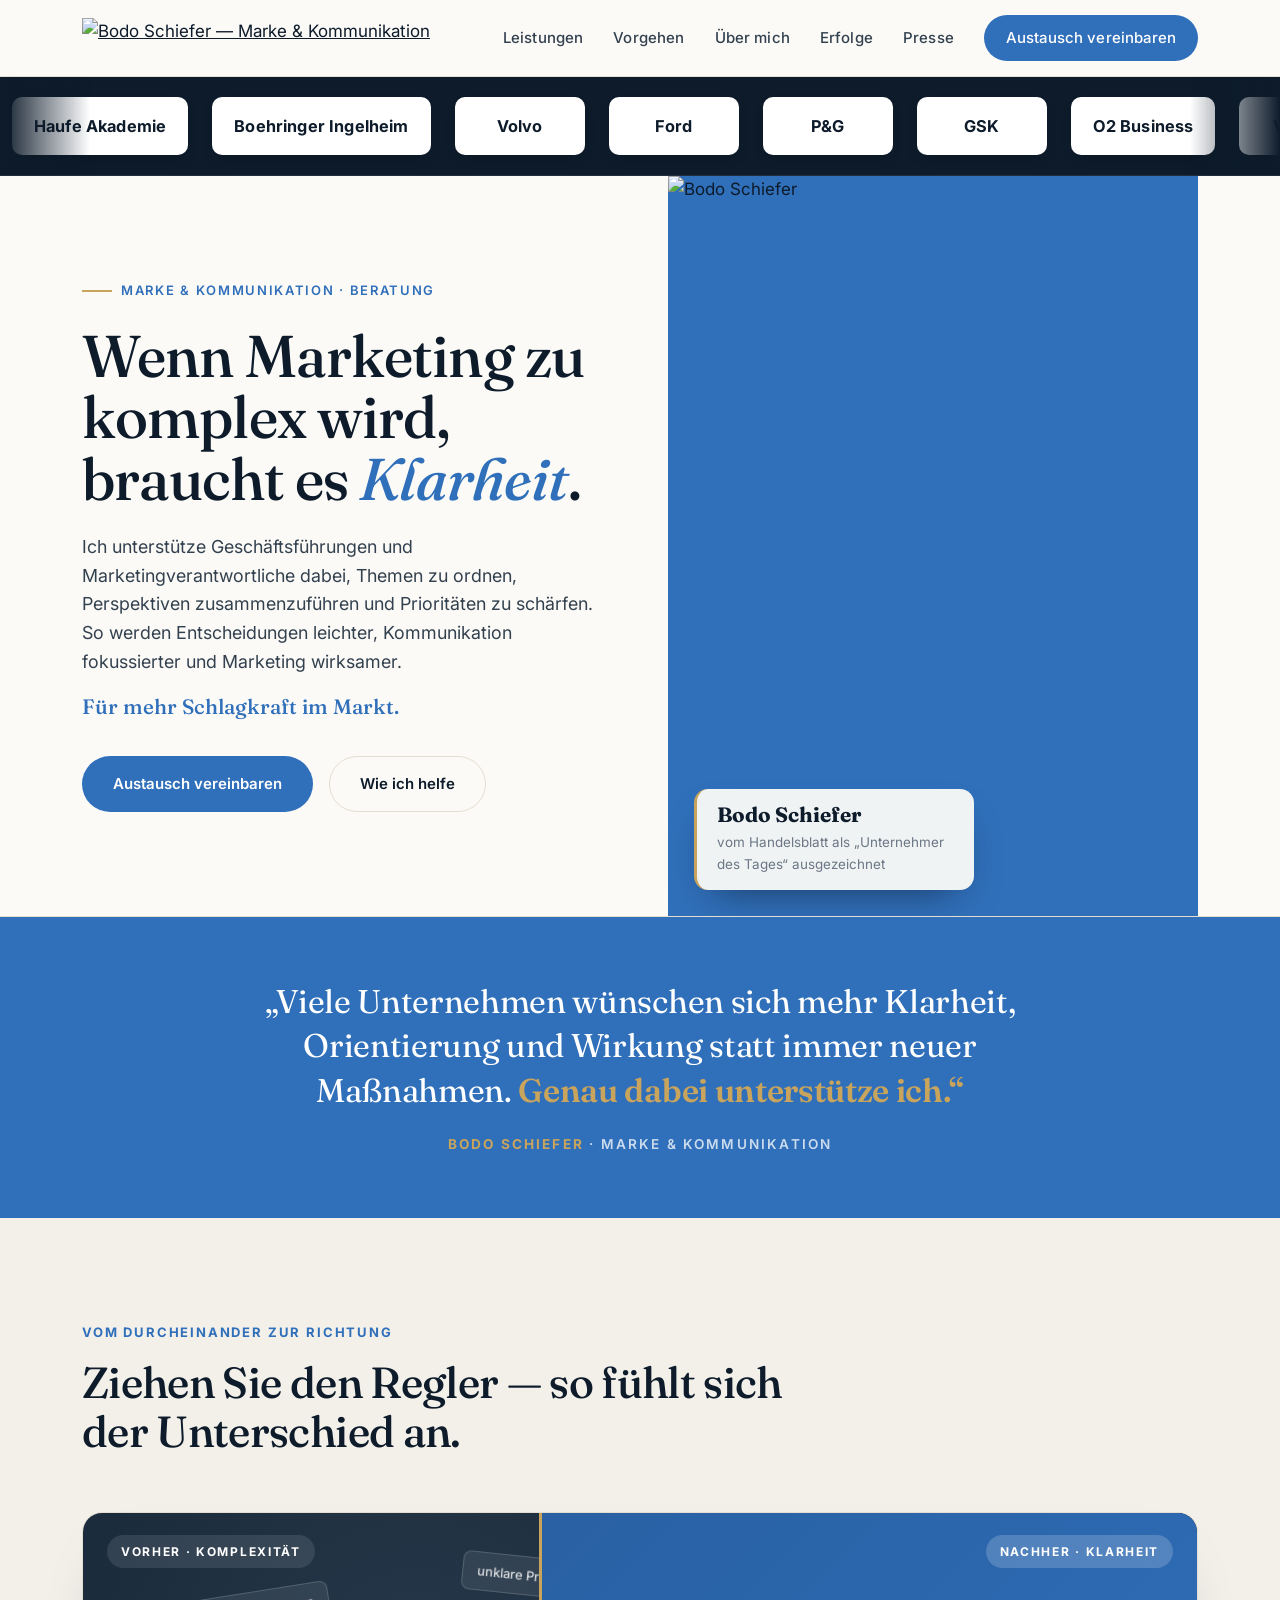
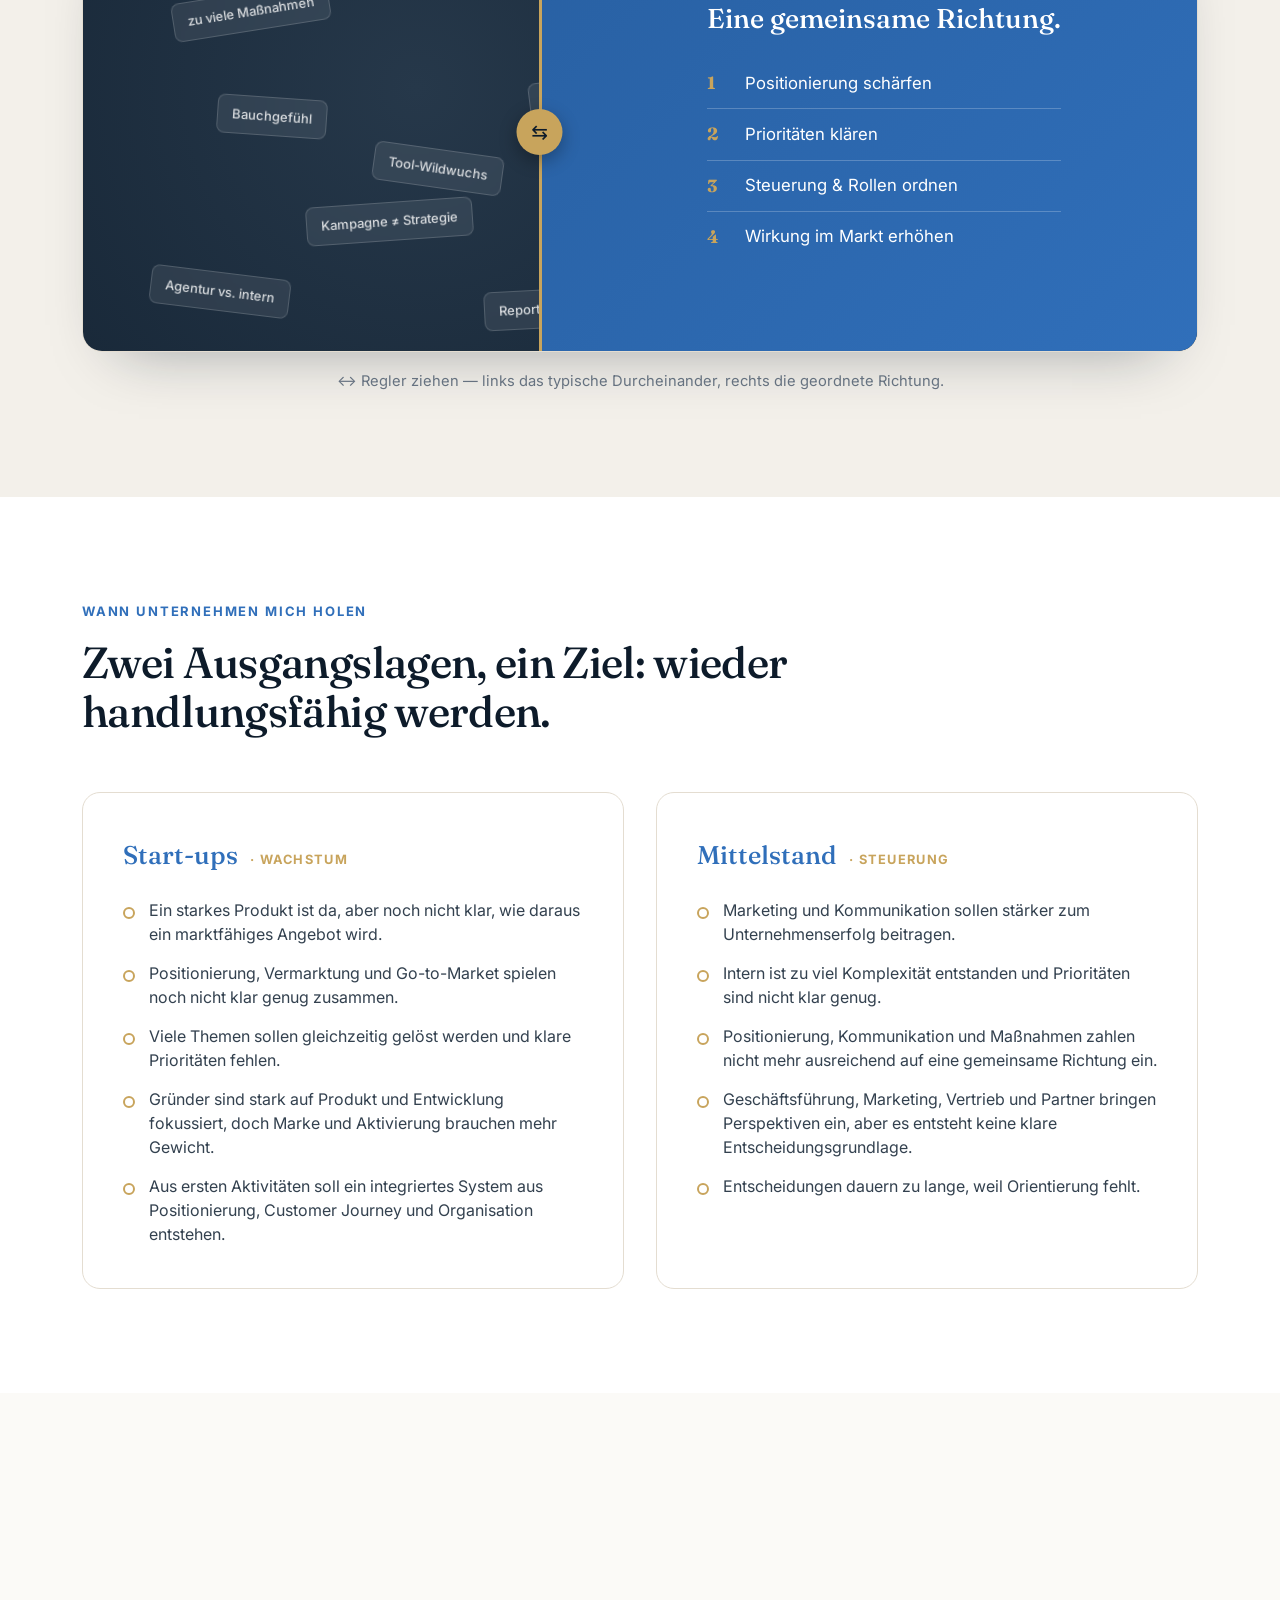
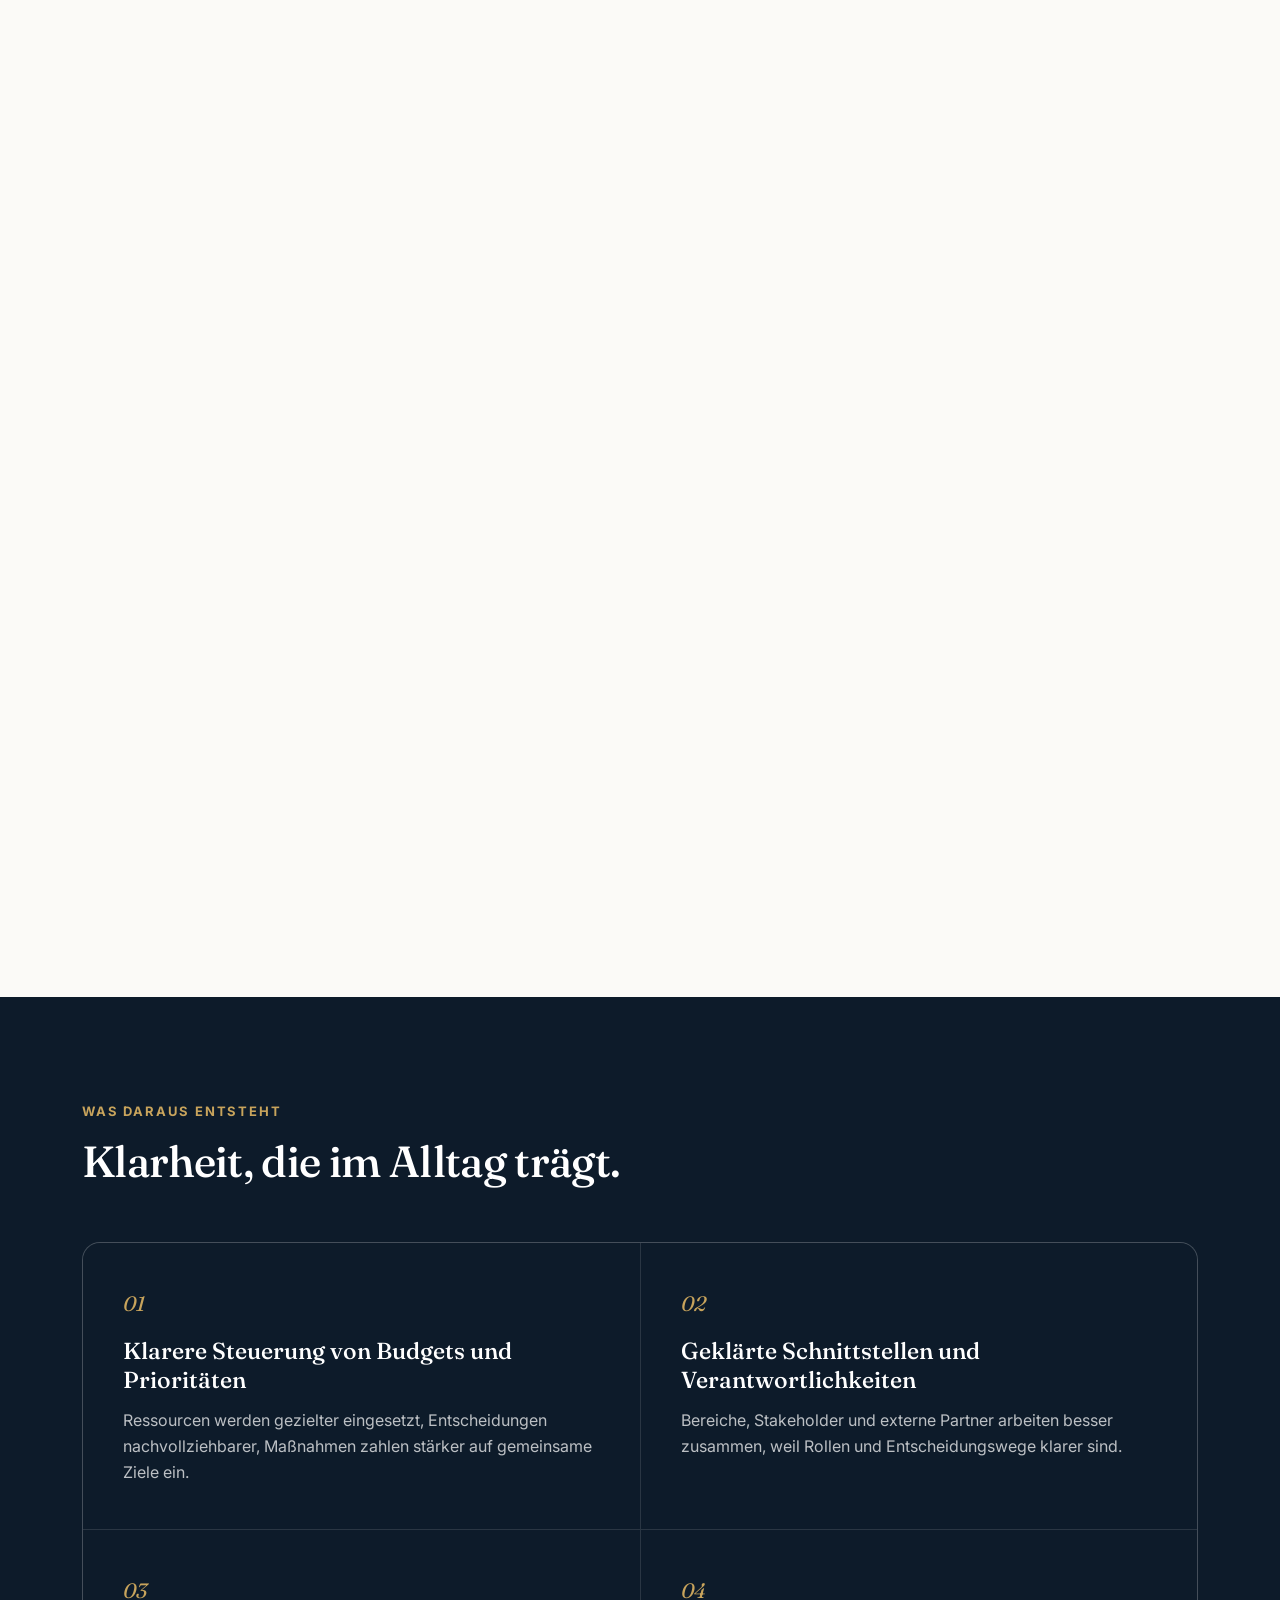
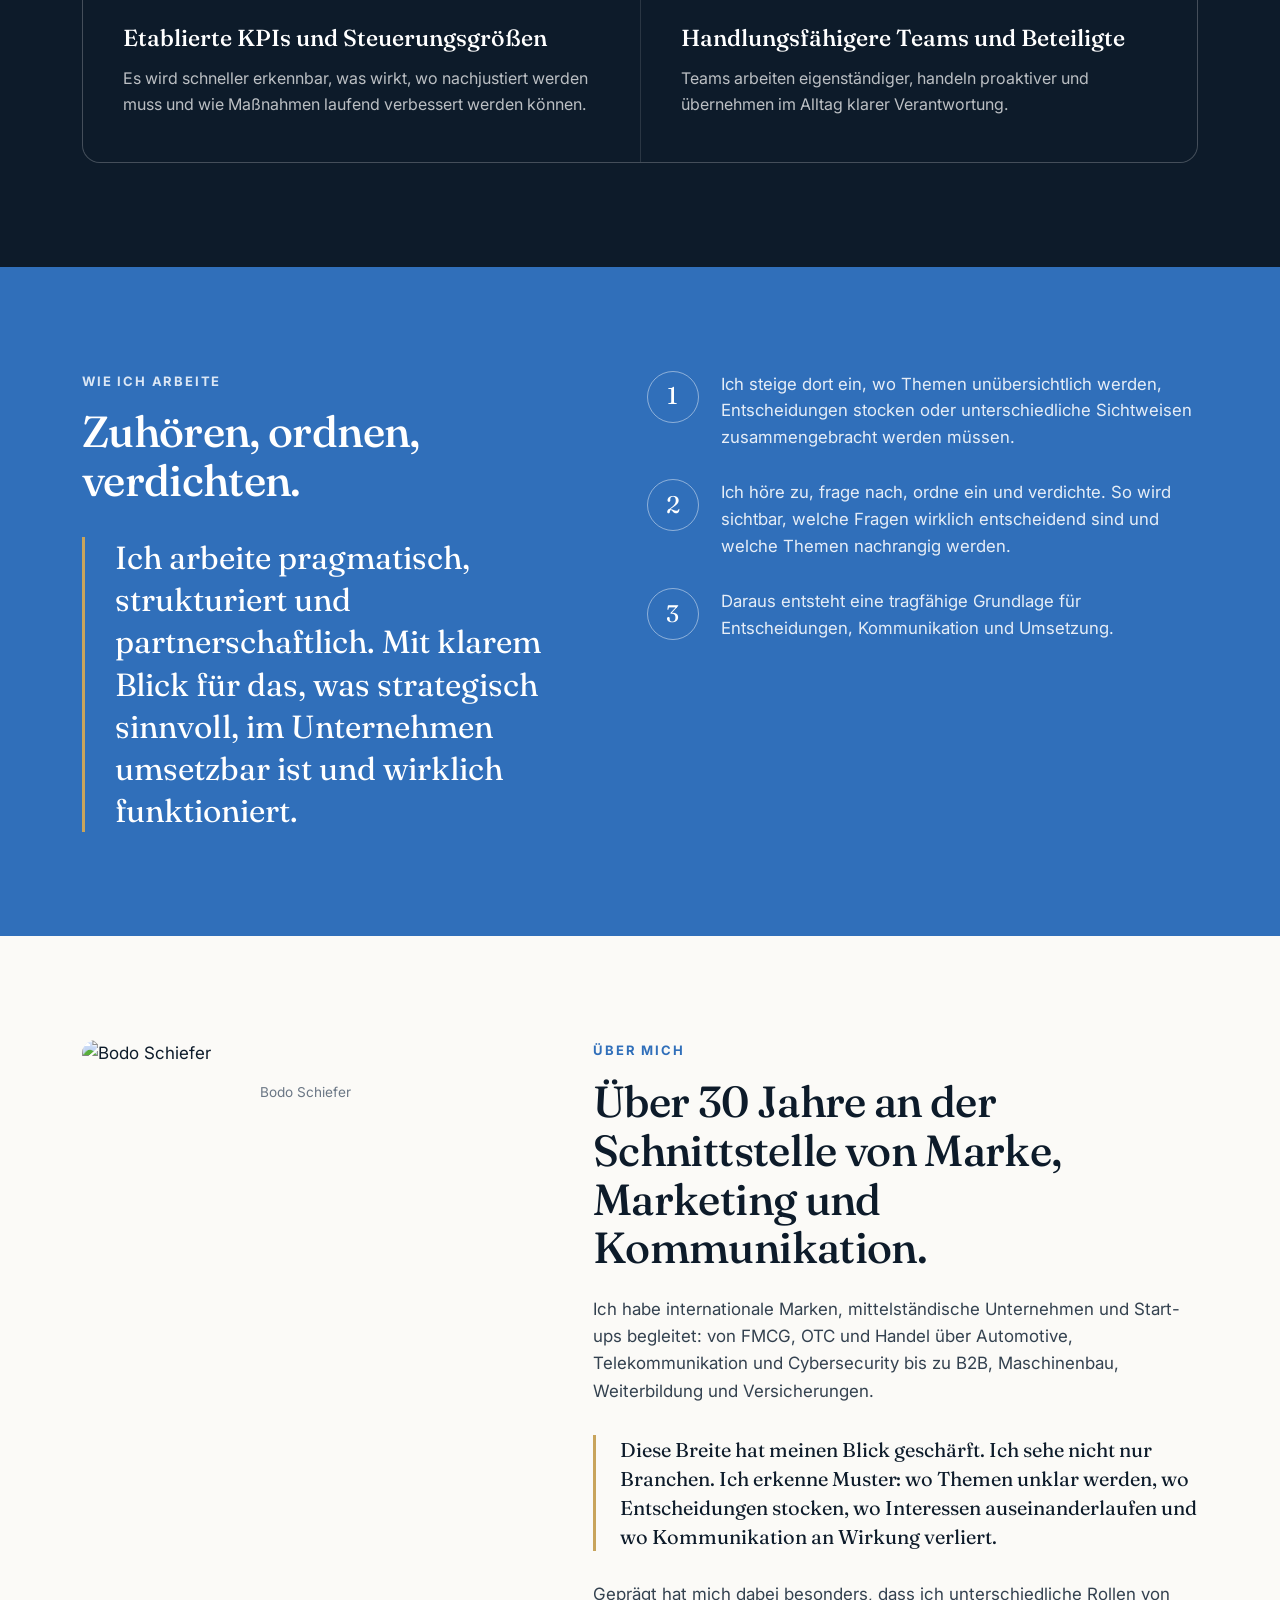
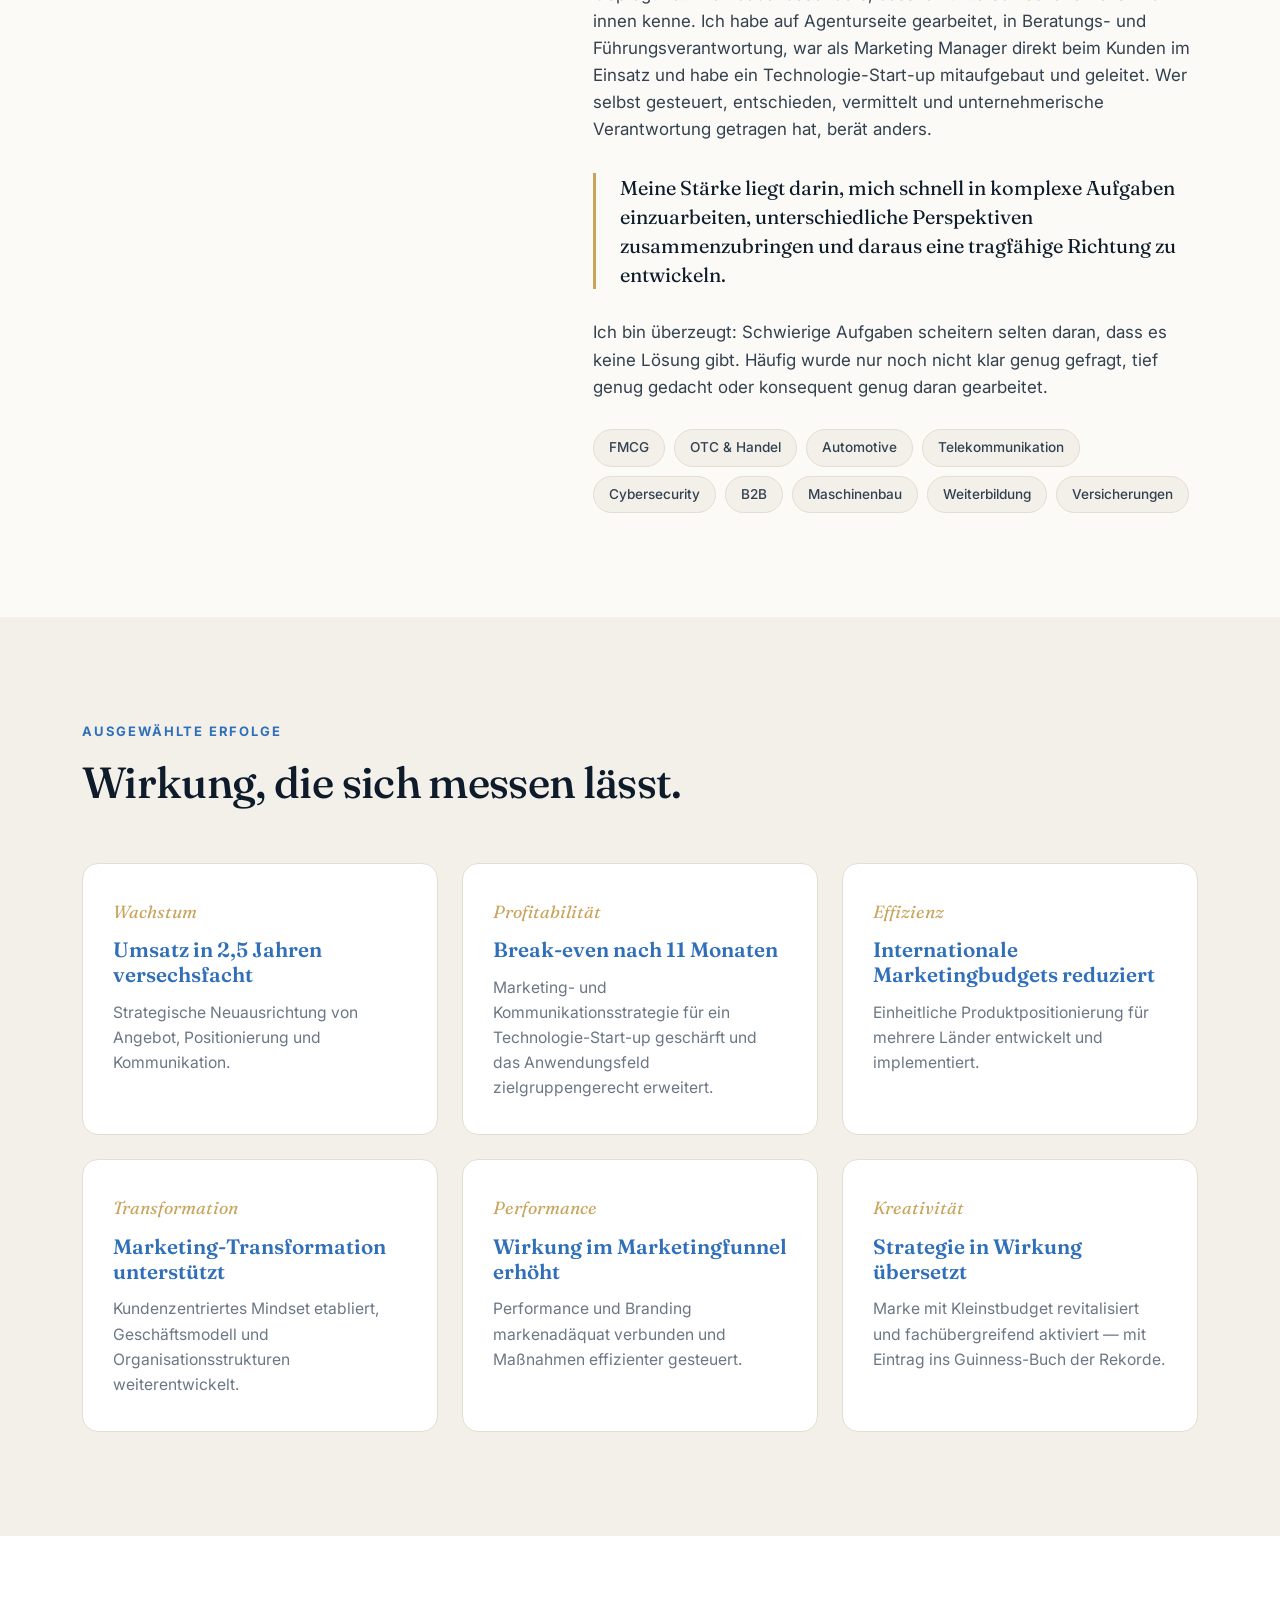
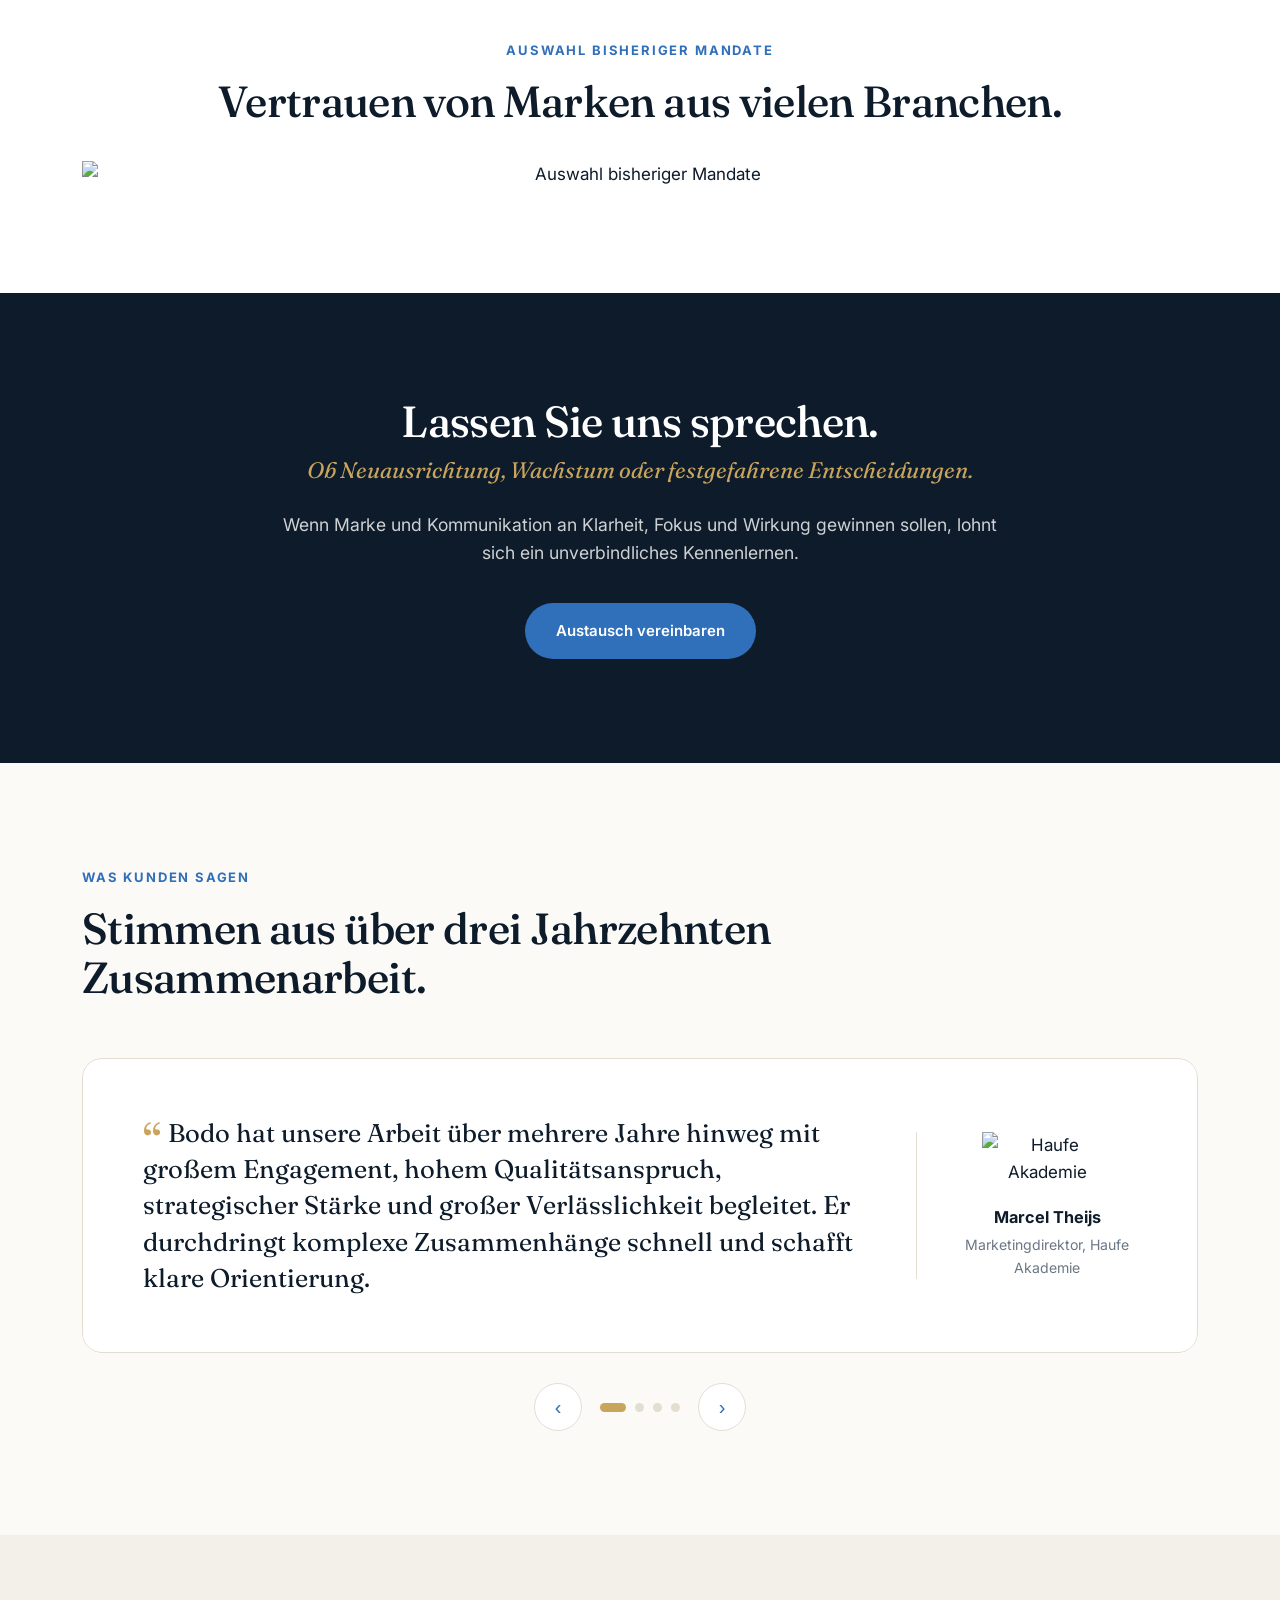
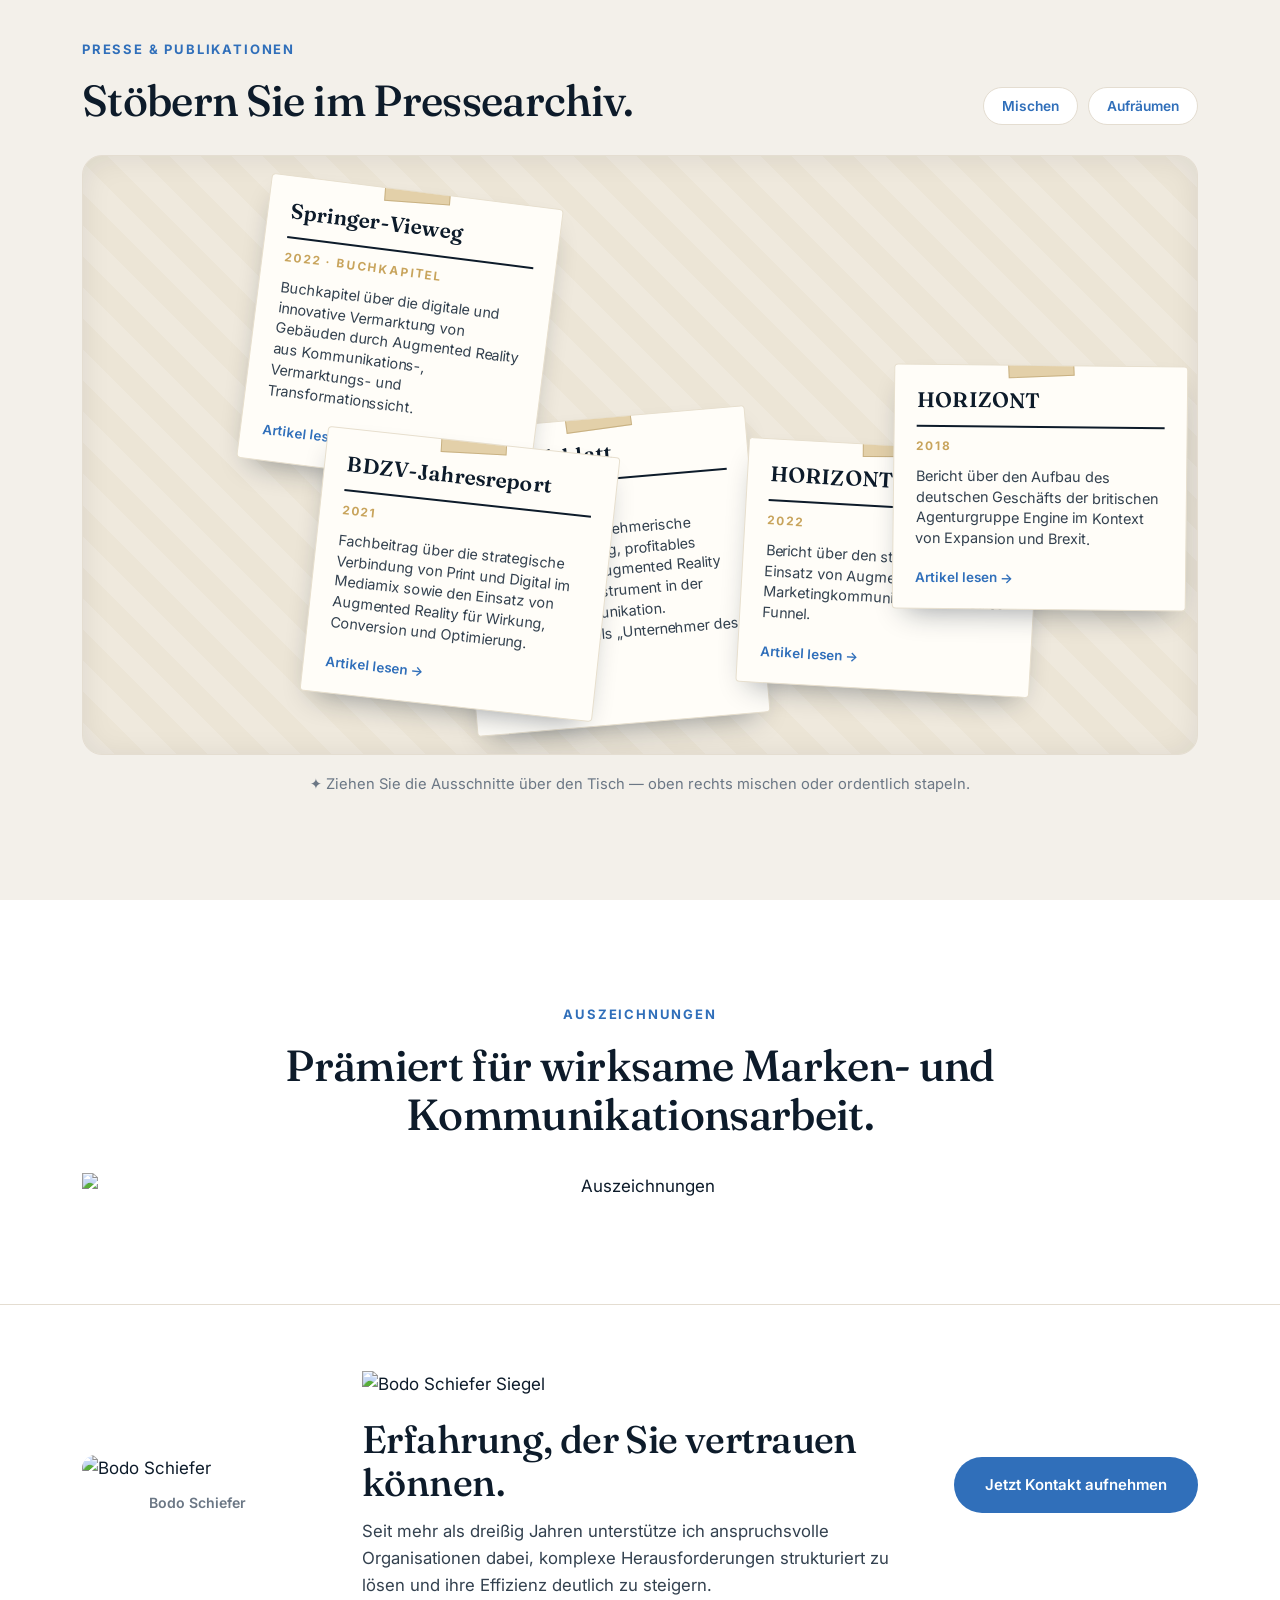
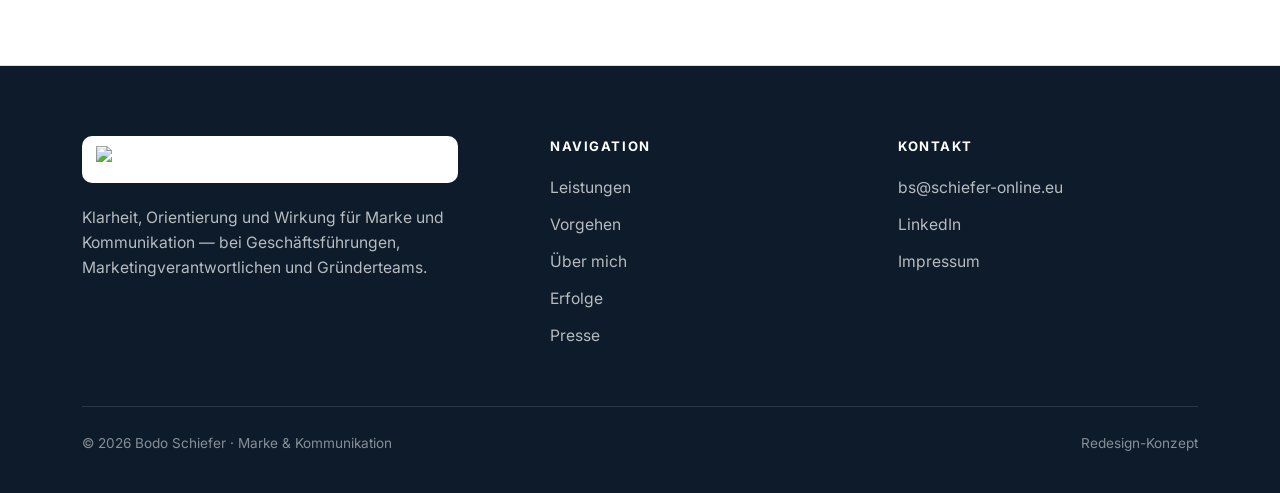
==== commit 3634e59c: "update" ====
--- a/index.html
+++ b/index.html
@@ -16,9 +16,9 @@
     --ink:#0d1b2a;
     --ink-soft:#33414f;
     --muted:#6b7785;
-    --blue:#1f4e79;
-    --blue-bright:#2f6db0;
-    --accent:#c8a45c;
+    --blue:#306FBA;          /* Bodos Blauton */
+    --blue-deep:#255a99;     /* Hover / Verlauf */
+    --accent:#c8a45c;        /* Goldton */
     --paper:#fbfaf7;
     --paper-2:#f3f0ea;
     --line:#e4ddd1;
@@ -29,268 +29,278 @@
   }
   *{box-sizing:border-box;margin:0;padding:0}
   html{scroll-behavior:smooth}
-  body{
-    font-family:var(--sans);
-    color:var(--ink);
-    background:var(--paper);
-    line-height:1.6;
-    -webkit-font-smoothing:antialiased;
-    font-size:17px;
-  }
+  body{font-family:var(--sans);color:var(--ink);background:var(--paper);line-height:1.6;-webkit-font-smoothing:antialiased;font-size:17px;overflow-x:hidden}
   .wrap{max-width:var(--maxw);margin:0 auto;padding:0 32px}
   section{position:relative}
   a{color:inherit}
 
-  /* ---------- HEADER ---------- */
-  header{
-    position:sticky;top:0;z-index:100;
-    background:rgba(251,250,247,.82);
-    backdrop-filter:saturate(140%) blur(12px);
-    border-bottom:1px solid var(--line);
-  }
-  .nav{display:flex;align-items:center;justify-content:space-between;height:78px}
-  .nav img{height:42px;width:auto;display:block}
-  .nav-links{display:flex;gap:34px;align-items:center}
-  .nav-links a{
-    text-decoration:none;font-size:15px;font-weight:500;color:var(--ink-soft);
-    letter-spacing:.01em;transition:color .2s;
-  }
+  /* HEADER */
+  header{position:sticky;top:0;z-index:200;background:rgba(251,250,247,.85);backdrop-filter:saturate(140%) blur(12px);border-bottom:1px solid var(--line)}
+  .nav{display:flex;align-items:center;justify-content:space-between;height:76px}
+  .nav img{height:40px;width:auto;display:block}
+  .nav-links{display:flex;gap:30px;align-items:center}
+  .nav-links a{text-decoration:none;font-size:15px;font-weight:500;color:var(--ink-soft);letter-spacing:.01em;transition:color .2s}
   .nav-links a:hover{color:var(--blue)}
-  .nav-cta{
-    background:var(--blue);color:#fff !important;padding:11px 22px;border-radius:40px;
-    font-weight:600;transition:background .2s,transform .2s;
-  }
-  .nav-cta:hover{background:var(--blue-bright);transform:translateY(-1px)}
+  .nav-cta{background:var(--blue);color:#fff !important;padding:11px 22px;border-radius:40px;font-weight:600;transition:background .2s,transform .2s}
+  .nav-cta:hover{background:var(--blue-deep);transform:translateY(-1px)}
   .menu-btn{display:none;background:none;border:0;font-size:26px;color:var(--ink);cursor:pointer}
-  @media(max-width:820px){
+  @media(max-width:860px){
     .nav-links{display:none}
     .menu-btn{display:block}
-    .nav-links.open{
-      display:flex;position:absolute;top:78px;left:0;right:0;flex-direction:column;
-      gap:0;background:var(--paper);border-bottom:1px solid var(--line);padding:8px 0;
-    }
+    .nav-links.open{display:flex;position:absolute;top:76px;left:0;right:0;flex-direction:column;gap:0;background:var(--paper);border-bottom:1px solid var(--line);padding:8px 0}
     .nav-links.open a{padding:14px 32px}
     .nav-links.open .nav-cta{margin:10px 32px;text-align:center}
   }
 
-  /* ---------- HERO ---------- */
+  /* LOGO MARQUEE */
+  .marquee{background:var(--ink);padding:20px 0;overflow:hidden;position:relative;border-bottom:1px solid rgba(255,255,255,.08)}
+  .marquee::before,.marquee::after{content:"";position:absolute;top:0;bottom:0;width:90px;z-index:2;pointer-events:none}
+  .marquee::before{left:0;background:linear-gradient(90deg,var(--ink),transparent)}
+  .marquee::after{right:0;background:linear-gradient(270deg,var(--ink),transparent)}
+  .marquee .track{display:flex;width:max-content;animation:scroll 46s linear infinite;align-items:center}
+  .marquee:hover .track{animation-play-state:paused}
+  .mq-chip{display:flex;align-items:center;justify-content:center;background:#fff;border-radius:10px;height:58px;min-width:130px;padding:10px 22px;margin:0 12px;box-shadow:0 6px 16px -10px rgba(0,0,0,.5)}
+  .mq-chip img{max-height:34px;max-width:120px;width:auto;object-fit:contain;display:block}
+  .mq-chip.txt{font-weight:700;color:var(--ink);font-size:1.02rem;letter-spacing:.01em}
+  @keyframes scroll{from{transform:translateX(0)}to{transform:translateX(-50%)}}
+
+  /* HERO */
   .hero{padding:0;border-bottom:1px solid var(--line);overflow:hidden}
-  .hero-grid{display:grid;grid-template-columns:1.05fr .95fr;min-height:min(86vh,760px)}
-  .hero-text{display:flex;flex-direction:column;justify-content:center;padding:80px 64px 80px 0}
-  .eyebrow{
-    display:inline-flex;align-items:center;gap:9px;font-size:13px;font-weight:600;
-    letter-spacing:.13em;text-transform:uppercase;color:var(--blue);margin-bottom:26px;
-  }
+  .hero-grid{display:grid;grid-template-columns:1.05fr .95fr;min-height:min(84vh,740px)}
+  .hero-text{display:flex;flex-direction:column;justify-content:center;padding:78px 64px 78px 0}
+  .eyebrow{display:inline-flex;align-items:center;gap:9px;font-size:13px;font-weight:600;letter-spacing:.13em;text-transform:uppercase;color:var(--blue);margin-bottom:24px}
   .eyebrow::before{content:"";width:30px;height:1.5px;background:var(--accent)}
-  .hero h1{
-    font-family:var(--serif);font-weight:500;font-size:clamp(2.5rem,4.6vw,4.3rem);
-    line-height:1.04;letter-spacing:-.015em;color:var(--ink);margin-bottom:28px;
-  }
+  .hero h1{font-family:var(--serif);font-weight:500;font-size:clamp(2.5rem,4.6vw,4.2rem);line-height:1.04;letter-spacing:-.015em;margin-bottom:24px}
   .hero h1 em{font-style:italic;color:var(--blue)}
-  .hero-lead{font-size:1.18rem;color:var(--ink-soft);max-width:30em;margin-bottom:38px}
+  .hero-lead{font-size:1.12rem;color:var(--ink-soft);max-width:32em;margin-bottom:14px}
+  .hero-tag{font-family:var(--serif);font-size:1.3rem;color:var(--blue);font-weight:500;margin-bottom:32px}
   .hero-cta{display:flex;gap:16px;flex-wrap:wrap;align-items:center}
-  .btn{
-    display:inline-block;font-weight:600;font-size:15px;padding:15px 30px;border-radius:42px;
-    text-decoration:none;transition:all .22s;cursor:pointer;border:1.5px solid transparent;
-  }
+  .btn{display:inline-block;font-weight:600;font-size:15px;padding:15px 30px;border-radius:42px;text-decoration:none;transition:all .22s;cursor:pointer;border:1.5px solid transparent}
   .btn-primary{background:var(--blue);color:#fff}
-  .btn-primary:hover{background:var(--blue-bright);transform:translateY(-2px);box-shadow:0 12px 28px -12px rgba(31,78,121,.6)}
+  .btn-primary:hover{background:var(--blue-deep);transform:translateY(-2px);box-shadow:0 12px 28px -12px rgba(48,111,186,.6)}
   .btn-ghost{border-color:var(--line);color:var(--ink);background:transparent}
   .btn-ghost:hover{border-color:var(--blue);color:var(--blue)}
-  .hero-media{position:relative;background:var(--paper-2)}
-  .hero-media img{position:absolute;inset:0;width:100%;height:100%;object-fit:cover}
-  .hero-media::after{content:"";position:absolute;inset:0;background:linear-gradient(120deg,rgba(13,27,42,.10),transparent 55%)}
+  .hero-media{position:relative;background:var(--blue)}
+  .hero-media img{position:absolute;inset:0;width:100%;height:100%;object-fit:cover;object-position:center top}
+  .hero-cap{position:absolute;left:26px;bottom:26px;z-index:3;background:rgba(251,250,247,.95);border-radius:14px;padding:15px 20px;box-shadow:0 18px 40px -20px rgba(0,0,0,.55);max-width:280px;border-left:3px solid var(--accent)}
+  .hero-cap strong{font-family:var(--serif);font-size:1.3rem;color:var(--ink);display:block;line-height:1.1}
+  .hero-cap span{font-size:.84rem;color:var(--muted);display:block;margin-top:5px}
   @media(max-width:880px){
     .hero-grid{grid-template-columns:1fr}
-    .hero-text{padding:56px 0 48px}
-    .hero-media{min-height:340px;order:-1}
+    .hero-text{padding:48px 0 40px}
+    .hero-media{min-height:380px;order:-1}
   }
 
-  /* ---------- QUOTE STRIP ---------- */
-  .quote-strip{background:var(--ink);color:#fff;padding:64px 0}
-  .quote-strip .wrap{display:grid;grid-template-columns:auto 1fr;gap:40px;align-items:center}
-  .badge-day{
-    flex:none;font-family:var(--serif);font-style:italic;font-size:1rem;line-height:1.3;
-    color:var(--accent);border-right:1px solid rgba(255,255,255,.22);padding-right:40px;max-width:200px;
+  /* QUOTE STRIP */
+  .quote-strip{background:var(--blue);color:#fff;padding:62px 0}
+  .quote-strip .wrap{max-width:920px;text-align:center}
+  .quote-strip blockquote{font-family:var(--serif);font-weight:400;font-size:clamp(1.45rem,2.7vw,2.05rem);line-height:1.35;letter-spacing:-.01em}
+  .quote-strip blockquote b{font-weight:600;color:var(--accent)}
+  .quote-strip .att{margin-top:22px;font-size:.85rem;font-weight:600;letter-spacing:.16em;text-transform:uppercase;color:rgba(255,255,255,.75)}
+  .quote-strip .att b{color:var(--accent)}
+
+  /* SECTION BASICS */
+  .sec{padding:104px 0}
+  .sec-head{max-width:760px;margin-bottom:56px}
+  .kicker{font-size:13px;font-weight:700;letter-spacing:.14em;text-transform:uppercase;color:var(--blue);margin-bottom:16px;display:block}
+  h2{font-family:var(--serif);font-weight:500;font-size:clamp(2rem,3.4vw,2.9rem);line-height:1.12;letter-spacing:-.015em}
+  .sec-head p{font-size:1.12rem;color:var(--ink-soft);margin-top:20px}
+
+  /* CHAOS -> CLARITY */
+  .transform{background:var(--paper-2)}
+  .compare{position:relative;width:100%;height:440px;border-radius:20px;overflow:hidden;border:1px solid var(--line);margin-top:14px;user-select:none;touch-action:none;box-shadow:0 30px 60px -36px rgba(13,27,42,.4)}
+  .layer{position:absolute;inset:0;display:flex;flex-direction:column;justify-content:center;padding:48px 56px}
+  .layer .tag-lab{position:absolute;top:22px;font-size:12px;font-weight:700;letter-spacing:.14em;text-transform:uppercase;padding:7px 14px;border-radius:30px}
+  .chaos{background:radial-gradient(circle at 30% 40%,#26384a,#0d1b2a)}
+  .chaos .tag-lab{left:24px;background:rgba(255,255,255,.1);color:#fff}
+  .chaos-field{position:absolute;inset:0}
+  .chip{position:absolute;background:rgba(255,255,255,.08);border:1px solid rgba(255,255,255,.16);color:rgba(255,255,255,.82);font-size:13px;font-weight:500;padding:8px 14px;border-radius:8px;white-space:nowrap;backdrop-filter:blur(2px)}
+  .clarity{background:linear-gradient(135deg,var(--blue-deep),var(--blue));color:#fff;clip-path:inset(0 0 0 50%)}
+  .clarity .tag-lab{right:24px;background:rgba(255,255,255,.18);color:#fff}
+  .clarity-inner{max-width:380px;margin-left:auto;margin-right:8%}
+  .clarity-inner h3{font-family:var(--serif);font-weight:500;font-size:1.7rem;margin-bottom:24px;line-height:1.2}
+  .clar-step{display:flex;align-items:center;gap:14px;padding:11px 0;border-top:1px solid rgba(255,255,255,.22);font-size:1.05rem}
+  .clar-step:first-of-type{border-top:0}
+  .clar-step b{font-family:var(--serif);color:var(--accent);font-size:1.1rem;width:24px}
+  .handle{position:absolute;top:0;bottom:0;left:50%;width:3px;background:var(--accent);z-index:5;transform:translateX(-50%);cursor:ew-resize}
+  .handle::after{content:"⇆";position:absolute;top:50%;left:50%;transform:translate(-50%,-50%);width:46px;height:46px;background:var(--accent);color:var(--ink);border-radius:50%;display:flex;align-items:center;justify-content:center;font-size:20px;box-shadow:0 6px 18px rgba(0,0,0,.3)}
+  .compare-hint{text-align:center;color:var(--muted);font-size:.92rem;margin-top:18px}
+  @media(max-width:640px){
+    .compare{height:380px}
+    .layer{padding:40px 26px}
+    .clarity-inner{margin-right:5%}
   }
-  .quote-strip blockquote{
-    font-family:var(--serif);font-weight:400;font-size:clamp(1.4rem,2.6vw,2rem);
-    line-height:1.32;letter-spacing:-.01em;
-  }
-  .quote-strip blockquote b{font-weight:600;color:#fff}
-  @media(max-width:760px){
-    .quote-strip .wrap{grid-template-columns:1fr;gap:24px}
-    .badge-day{border-right:0;border-bottom:1px solid rgba(255,255,255,.22);padding:0 0 20px}
-  }
-
-  /* ---------- SECTION BASICS ---------- */
-  .sec{padding:108px 0}
-  .sec-head{max-width:760px;margin-bottom:60px}
-  .kicker{
-    font-size:13px;font-weight:700;letter-spacing:.14em;text-transform:uppercase;
-    color:var(--accent);margin-bottom:18px;display:block;
-  }
-  h2{
-    font-family:var(--serif);font-weight:500;font-size:clamp(2rem,3.4vw,2.9rem);
-    line-height:1.12;letter-spacing:-.015em;color:var(--ink);
-  }
-  .sec-head p{font-size:1.12rem;color:var(--ink-soft);margin-top:22px}
-  .lead-statement{font-size:clamp(1.3rem,2.2vw,1.7rem);font-family:var(--serif);line-height:1.4;color:var(--ink);max-width:24em}
-  .lead-statement b{color:var(--blue)}
-
-  /* ---------- WHEN COMPANIES ---------- */
-  .when{background:var(--paper-2)}
+
+  /* WHEN */
   .when-grid{display:grid;grid-template-columns:1fr 1fr;gap:32px;margin-top:8px}
-  .when-card{
-    background:#fff;border:1px solid var(--line);border-radius:18px;padding:42px 40px;
-    transition:transform .25s,box-shadow .25s;
-  }
+  .when-card{background:#fff;border:1px solid var(--line);border-radius:18px;padding:42px 40px;transition:transform .25s,box-shadow .25s}
   .when-card:hover{transform:translateY(-4px);box-shadow:0 24px 50px -28px rgba(13,27,42,.25)}
-  .when-card h3{
-    font-family:var(--serif);font-weight:500;font-size:1.6rem;color:var(--blue);margin-bottom:24px;
-    display:flex;align-items:baseline;gap:12px;
-  }
+  .when-card h3{font-family:var(--serif);font-weight:500;font-size:1.6rem;color:var(--blue);margin-bottom:22px;display:flex;align-items:baseline;gap:12px}
   .when-card h3 span{font-family:var(--sans);font-size:.8rem;font-weight:700;color:var(--accent);letter-spacing:.1em}
-  .when-card ul{list-style:none;display:flex;flex-direction:column;gap:16px}
+  .when-card ul{list-style:none;display:flex;flex-direction:column;gap:15px}
   .when-card li{position:relative;padding-left:26px;font-size:1rem;color:var(--ink-soft);line-height:1.5}
-  .when-card li::before{
-    content:"";position:absolute;left:0;top:9px;width:8px;height:8px;border-radius:50%;
-    border:2px solid var(--accent);
-  }
+  .when-card li::before{content:"";position:absolute;left:0;top:9px;width:8px;height:8px;border-radius:50%;border:2px solid var(--accent)}
   @media(max-width:820px){.when-grid{grid-template-columns:1fr}}
 
-  /* ---------- SUPPORT (split with image) ---------- */
+  /* LEISTUNGEN ACCORDION */
   .split{display:grid;grid-template-columns:1fr 1fr;gap:72px;align-items:center}
-  .split.rev .split-media{order:2}
   .split-media img{width:100%;border-radius:18px;display:block;box-shadow:0 30px 60px -34px rgba(13,27,42,.4)}
-  .support-list{display:flex;flex-direction:column;gap:0;margin-top:14px}
-  .support-item{padding:26px 0;border-top:1px solid var(--line)}
-  .support-item:last-child{border-bottom:1px solid var(--line)}
-  .support-item h4{font-size:1.12rem;font-weight:600;color:var(--ink);margin-bottom:7px;display:flex;align-items:center;gap:12px}
-  .support-item h4::before{content:"";width:7px;height:7px;background:var(--blue);border-radius:50%;flex:none}
-  .support-item p{color:var(--muted);font-size:1rem;padding-left:19px}
-  @media(max-width:880px){
-    .split{grid-template-columns:1fr;gap:40px}
-    .split.rev .split-media{order:0}
-  }
-
-  /* ---------- OUTCOMES ---------- */
+  .acc{margin-top:14px;border-top:1px solid var(--line)}
+  .acc-item{border-bottom:1px solid var(--line)}
+  .acc-head{width:100%;text-align:left;background:none;border:0;cursor:pointer;padding:22px 0;display:flex;align-items:center;gap:16px;font-family:var(--sans);font-size:1.14rem;font-weight:600;color:var(--ink);transition:color .2s}
+  .acc-head:hover{color:var(--blue)}
+  .acc-head .ix{font-family:var(--serif);font-style:italic;color:var(--accent);font-size:1.05rem;width:30px;flex:none}
+  .acc-head .pm{margin-left:auto;font-size:1.5rem;color:var(--blue);transition:transform .3s;line-height:1}
+  .acc-item.open .acc-head .pm{transform:rotate(45deg)}
+  .acc-body{max-height:0;overflow:hidden;transition:max-height .35s ease}
+  .acc-body p{color:var(--muted);font-size:1rem;padding:0 0 24px 46px}
+  @media(max-width:880px){.split{grid-template-columns:1fr;gap:40px}}
+
+  /* STATS */
+  .stats{background:var(--blue);color:#fff}
+  .stats-grid{display:grid;grid-template-columns:repeat(4,1fr);gap:1px;background:rgba(255,255,255,.18);border:1px solid rgba(255,255,255,.18);border-radius:18px;overflow:hidden}
+  .stat{background:var(--blue);padding:48px 30px;text-align:center}
+  .stat .big{font-family:var(--serif);font-weight:500;font-size:clamp(2.6rem,5vw,3.6rem);color:#fff;line-height:1;letter-spacing:-.02em}
+  .stat .big .u{color:var(--accent)}
+  .stat .lab{margin-top:14px;font-size:.96rem;color:rgba(255,255,255,.82)}
+  @media(max-width:760px){.stats-grid{grid-template-columns:1fr 1fr}}
+
+  /* OUTCOMES (dunkel) */
   .outcomes{background:var(--ink);color:#fff}
   .outcomes h2{color:#fff}
-  .outcomes .kicker{color:var(--accent)}
   .out-grid{display:grid;grid-template-columns:repeat(2,1fr);gap:1px;background:rgba(255,255,255,.12);border:1px solid rgba(255,255,255,.12);border-radius:18px;overflow:hidden;margin-top:14px}
   .out-cell{background:var(--ink);padding:44px 40px}
-  .out-cell .num{font-family:var(--serif);font-style:italic;font-size:1.3rem;color:var(--accent);margin-bottom:18px}
+  .out-cell .num{font-family:var(--serif);font-style:italic;font-size:1.3rem;color:var(--accent);margin-bottom:16px}
   .out-cell h4{font-family:var(--serif);font-weight:500;font-size:1.45rem;margin-bottom:14px;line-height:1.25}
-  .out-cell p{color:rgba(255,255,255,.7);font-size:1rem}
+  .out-cell p{color:rgba(255,255,255,.72);font-size:1rem}
   @media(max-width:760px){.out-grid{grid-template-columns:1fr}}
 
-  /* ---------- HOW I WORK ---------- */
+  /* HOW */
   .how{background:var(--blue);color:#fff}
   .how h2{color:#fff}
-  .how .kicker{color:#cfe0f1}
+  .how .kicker{color:#dbe7f5}
   .how-grid{display:grid;grid-template-columns:1fr 1.1fr;gap:64px;align-items:start}
-  .how-steps{display:flex;flex-direction:column;gap:30px}
+  .how-steps{display:flex;flex-direction:column;gap:28px}
   .how-step{display:grid;grid-template-columns:auto 1fr;gap:22px;align-items:start}
-  .how-step .n{
-    font-family:var(--serif);font-size:1.5rem;width:52px;height:52px;flex:none;border-radius:50%;
-    border:1.5px solid rgba(255,255,255,.4);display:flex;align-items:center;justify-content:center;color:#fff;
-  }
-  .how-step p{color:rgba(255,255,255,.86);font-size:1.05rem}
-  .how-pull{
-    font-family:var(--serif);font-weight:400;font-size:clamp(1.5rem,2.5vw,2.05rem);line-height:1.32;
-    border-left:3px solid var(--accent);padding-left:30px;
-  }
+  .how-step .n{font-family:var(--serif);font-size:1.5rem;width:52px;height:52px;flex:none;border-radius:50%;border:1.5px solid rgba(255,255,255,.45);display:flex;align-items:center;justify-content:center}
+  .how-step p{color:rgba(255,255,255,.88);font-size:1.05rem}
+  .how-pull{font-family:var(--serif);font-weight:400;font-size:clamp(1.5rem,2.5vw,2.05rem);line-height:1.32;border-left:3px solid var(--accent);padding-left:30px}
   @media(max-width:880px){.how-grid{grid-template-columns:1fr;gap:44px}}
 
-  /* ---------- ABOUT ---------- */
+  /* ABOUT */
   .about-grid{display:grid;grid-template-columns:.85fr 1.15fr;gap:64px;align-items:start}
-  .about-photos{display:flex;flex-direction:column;gap:20px;position:sticky;top:110px}
+  .about-photos{display:flex;flex-direction:column;gap:14px;position:sticky;top:104px}
   .about-photos img{width:100%;border-radius:16px;display:block;box-shadow:0 24px 50px -32px rgba(13,27,42,.35)}
+  .about-photos .cap{font-size:.85rem;color:var(--muted);text-align:center}
   .about-body p{margin-bottom:22px;color:var(--ink-soft);font-size:1.06rem}
-  .about-body p.hl{font-family:var(--serif);font-size:1.25rem;line-height:1.45;color:var(--ink);border-left:3px solid var(--accent);padding-left:24px;margin:32px 0}
-  .industries{display:flex;flex-wrap:wrap;gap:9px;margin-top:30px}
+  .about-body p.hl{font-family:var(--serif);font-size:1.25rem;line-height:1.45;color:var(--ink);border-left:3px solid var(--accent);padding-left:24px;margin:30px 0}
+  .industries{display:flex;flex-wrap:wrap;gap:9px;margin-top:28px}
   .industries span{font-size:.85rem;font-weight:500;color:var(--ink-soft);background:var(--paper-2);border:1px solid var(--line);padding:7px 15px;border-radius:30px}
   @media(max-width:880px){
     .about-grid{grid-template-columns:1fr;gap:36px}
-    .about-photos{flex-direction:row;position:static}
+    .about-photos{position:static;max-width:420px}
   }
-  @media(max-width:560px){.about-photos{flex-direction:column}}
-
-  /* ---------- SUCCESS ---------- */
+
+  /* SUCCESS */
   .success{background:var(--paper-2)}
-  .succ-grid{display:grid;grid-template-columns:repeat(3,1fr);gap:26px;margin-top:14px}
+  .succ-grid{display:grid;grid-template-columns:repeat(3,1fr);gap:24px;margin-top:14px}
   .succ-card{background:#fff;border:1px solid var(--line);border-radius:16px;padding:34px 30px;transition:transform .25s,box-shadow .25s}
   .succ-card:hover{transform:translateY(-4px);box-shadow:0 24px 50px -30px rgba(13,27,42,.25)}
-  .succ-card h4{font-family:var(--serif);font-weight:600;font-size:1.32rem;color:var(--blue);line-height:1.2;margin-bottom:14px}
+  .succ-card .ic{font-family:var(--serif);font-style:italic;color:var(--accent);font-size:1.1rem;margin-bottom:12px}
+  .succ-card h4{font-family:var(--serif);font-weight:600;font-size:1.3rem;color:var(--blue);line-height:1.2;margin-bottom:12px}
   .succ-card p{color:var(--muted);font-size:.98rem}
   @media(max-width:880px){.succ-grid{grid-template-columns:1fr}}
 
-  /* ---------- MANDATES ---------- */
+  /* MANDATES */
   .mandates{text-align:center}
-  .mandates img{max-width:100%;height:auto;margin:40px auto 0;display:block;mix-blend-mode:multiply}
-
-  /* ---------- CTA BANNER ---------- */
+  .mandates img{max-width:100%;height:auto;margin:36px auto 0;display:block;mix-blend-mode:multiply}
+
+  /* CTA BANNER */
   .cta-banner{background:var(--ink);color:#fff;text-align:center}
   .cta-banner .wrap{max-width:780px}
   .cta-banner h2{color:#fff;margin-bottom:8px}
   .cta-banner .sub{font-family:var(--serif);font-style:italic;font-size:1.4rem;color:var(--accent);margin-bottom:22px}
-  .cta-banner p{color:rgba(255,255,255,.78);font-size:1.1rem;margin-bottom:36px}
-
-  /* ---------- TESTIMONIALS ---------- */
-  .test-grid{display:grid;grid-template-columns:repeat(2,1fr);gap:26px;margin-top:14px}
-  .test-card{background:#fff;border:1px solid var(--line);border-radius:18px;padding:40px 38px;display:flex;flex-direction:column}
-  .test-card .q{font-family:var(--serif);font-size:1.18rem;line-height:1.5;color:var(--ink);margin-bottom:26px}
-  .test-card .q::before{content:"\201C";font-family:var(--serif);font-size:2.6rem;color:var(--accent);line-height:0;vertical-align:-.35em;margin-right:4px}
-  .test-foot{display:flex;align-items:center;justify-content:space-between;gap:18px;margin-top:auto;border-top:1px solid var(--line);padding-top:22px}
-  .test-foot .who strong{display:block;font-size:1rem;color:var(--ink)}
-  .test-foot .who span{font-size:.88rem;color:var(--muted)}
-  .test-foot img{max-height:44px;max-width:120px;width:auto;object-fit:contain;mix-blend-mode:multiply}
-  @media(max-width:820px){.test-grid{grid-template-columns:1fr}}
-
-  /* ---------- PRESS ---------- */
+  .cta-banner p{color:rgba(255,255,255,.8);font-size:1.1rem;margin-bottom:36px}
+
+  /* TESTIMONIAL CAROUSEL */
+  .tcar{position:relative;margin-top:14px}
+  .tcar-view{overflow:hidden;border-radius:20px}
+  .tcar-track{display:flex;transition:transform .5s cubic-bezier(.4,0,.2,1)}
+  .tcar-slide{min-width:100%}
+  .tcar-card{background:#fff;border:1px solid var(--line);border-radius:20px;padding:56px 60px;display:grid;grid-template-columns:1fr auto;gap:40px;align-items:center}
+  .tcar-card .q{font-family:var(--serif);font-weight:400;font-size:clamp(1.25rem,2.1vw,1.6rem);line-height:1.42;color:var(--ink)}
+  .tcar-card .q::before{content:"\201C";font-family:var(--serif);font-size:3rem;color:var(--accent);line-height:0;vertical-align:-.35em;margin-right:6px}
+  .tcar-side{text-align:center;border-left:1px solid var(--line);padding-left:40px}
+  .tcar-side img{max-height:54px;max-width:130px;width:auto;object-fit:contain;mix-blend-mode:multiply;margin-bottom:18px}
+  .tcar-side strong{display:block;font-size:1.02rem;color:var(--ink)}
+  .tcar-side span{font-size:.88rem;color:var(--muted);display:block;margin-top:4px;max-width:180px}
+  .tcar-nav{display:flex;align-items:center;justify-content:center;gap:18px;margin-top:30px}
+  .tcar-btn{width:48px;height:48px;border-radius:50%;border:1.5px solid var(--line);background:#fff;color:var(--blue);font-size:20px;cursor:pointer;transition:all .2s;display:flex;align-items:center;justify-content:center}
+  .tcar-btn:hover{border-color:var(--blue);background:var(--blue);color:#fff}
+  .tcar-dots{display:flex;gap:9px}
+  .tcar-dots button{width:9px;height:9px;border-radius:50%;border:0;background:var(--line);cursor:pointer;padding:0;transition:all .2s}
+  .tcar-dots button.active{background:var(--accent);width:26px;border-radius:5px}
+  @media(max-width:760px){
+    .tcar-card{grid-template-columns:1fr;gap:28px;padding:40px 32px}
+    .tcar-side{border-left:0;border-top:1px solid var(--line);padding-left:0;padding-top:28px;text-align:left;display:flex;align-items:center;gap:20px}
+    .tcar-side img{margin-bottom:0}
+    .tcar-side span{max-width:none}
+  }
+
+  /* PRESS WÜHLTISCH */
   .press{background:var(--paper-2)}
-  .press-list{display:flex;flex-direction:column;margin-top:14px}
-  .press-item{display:grid;grid-template-columns:170px 1fr auto;gap:30px;align-items:center;padding:28px 0;border-top:1px solid var(--line);text-decoration:none;transition:background .2s}
-  .press-item:last-child{border-bottom:1px solid var(--line)}
-  .press-item:hover{background:rgba(255,255,255,.6)}
-  .press-item .outlet{font-weight:700;color:var(--blue);font-size:1rem}
-  .press-item .outlet small{display:block;font-weight:500;color:var(--muted);font-size:.82rem;margin-top:3px}
-  .press-item .desc{color:var(--ink-soft);font-size:1rem}
-  .press-item .arrow{font-size:1.3rem;color:var(--accent);transition:transform .2s}
-  .press-item:hover .arrow{transform:translateX(5px)}
+  .press-head-row{display:flex;justify-content:space-between;align-items:flex-end;flex-wrap:wrap;gap:20px;margin-bottom:30px}
+  .press-tools{display:flex;gap:10px}
+  .press-tools button{font-family:var(--sans);font-size:.86rem;font-weight:600;color:var(--blue);background:#fff;border:1.5px solid var(--line);padding:10px 18px;border-radius:30px;cursor:pointer;transition:all .2s}
+  .press-tools button:hover{border-color:var(--blue);background:var(--blue);color:#fff}
+  .table{position:relative;height:600px;border-radius:20px;background:repeating-linear-gradient(45deg,#efe9dd 0 22px,#ece5d6 22px 44px);border:1px solid var(--line);overflow:hidden;box-shadow:inset 0 2px 30px rgba(13,27,42,.08)}
+  .clip{position:absolute;width:294px;background:#fffdf8;border:1px solid #e7dfce;border-radius:4px;padding:0 0 18px;cursor:grab;box-shadow:0 14px 30px -14px rgba(13,27,42,.45);transition:box-shadow .2s, transform .12s;touch-action:none;overflow:hidden}
+  .clip:hover{box-shadow:0 22px 48px -16px rgba(13,27,42,.55)}
+  .clip.drag{cursor:grabbing;box-shadow:0 30px 60px -16px rgba(13,27,42,.6)}
+  .clip::before{content:"";position:absolute;top:-9px;left:50%;transform:translateX(-50%) rotate(-3deg);width:64px;height:18px;background:rgba(200,164,92,.5);border:1px solid rgba(160,130,70,.4);z-index:2}
+  .clip-photo{width:100%;height:140px;overflow:hidden;background:#e9e2d4}
+  .clip-photo img{width:100%;height:100%;object-fit:cover;display:block}
+  .clip-pad{padding:18px 22px 0}
+  .clip-mast{font-family:var(--serif);font-weight:600;font-size:1.32rem;color:var(--ink);border-bottom:2px solid var(--ink);padding-bottom:8px;letter-spacing:.01em}
+  .clip-yr{font-size:.74rem;font-weight:700;letter-spacing:.16em;text-transform:uppercase;color:var(--accent);margin:10px 0 10px}
+  .clip-desc{font-size:.9rem;color:var(--ink-soft);line-height:1.45;margin-bottom:14px}
+  .clip .more{font-size:.84rem;font-weight:600;color:var(--blue);text-decoration:none;display:inline-flex;align-items:center;gap:6px}
+  .clip .more:hover{text-decoration:underline}
+  .press-hint{text-align:center;color:var(--muted);font-size:.92rem;margin-top:18px}
   @media(max-width:760px){
-    .press-item{grid-template-columns:1fr;gap:8px}
-    .press-item .arrow{display:none}
+    .table{height:720px}
+    .clip{width:250px}
   }
 
-  /* ---------- AWARDS ---------- */
+  /* AWARDS */
   .awards{text-align:center}
-  .awards img{max-width:100%;height:auto;margin:38px auto 0;display:block}
-
-  /* ---------- TRUST BANNER ---------- */
+  .awards img{max-width:100%;height:auto;margin:34px auto 0;display:block}
+
+  /* TRUST */
   .trust{background:#fff;border-top:1px solid var(--line);border-bottom:1px solid var(--line)}
-  .trust .wrap{display:grid;grid-template-columns:auto 1fr auto;gap:46px;align-items:center;padding-top:70px;padding-bottom:70px}
-  .trust .logo-round{width:128px;height:auto}
-  .trust h2{font-size:clamp(1.8rem,3vw,2.5rem)}
+  .trust .wrap{display:grid;grid-template-columns:230px 1fr auto;gap:50px;align-items:center;padding-top:66px;padding-bottom:66px}
+  .trust-photo img{width:100%;border-radius:16px;display:block;box-shadow:0 24px 50px -30px rgba(13,27,42,.4)}
+  .trust-photo .cap{text-align:center;font-size:.88rem;color:var(--muted);margin-top:10px;font-weight:600}
+  .trust .logo-round{width:120px;height:auto;margin-bottom:20px}
+  .trust h2{font-size:clamp(1.8rem,3vw,2.4rem)}
   .trust p{color:var(--ink-soft);margin-top:14px;max-width:40em;font-size:1.05rem}
-  @media(max-width:820px){
-    .trust .wrap{grid-template-columns:1fr;gap:26px;text-align:center}
-    .trust .logo-round{margin:0 auto}
+  @media(max-width:880px){
+    .trust .wrap{grid-template-columns:1fr;gap:28px;text-align:center}
+    .trust-photo{max-width:280px;margin:0 auto}
+    .trust .logo-round{margin:0 auto 18px}
   }
 
-  /* ---------- FOOTER ---------- */
-  footer{background:var(--ink);color:rgba(255,255,255,.7);padding:72px 0 40px}
-  .foot-top{display:grid;grid-template-columns:1.4fr 1fr 1fr;gap:48px;padding-bottom:48px;border-bottom:1px solid rgba(255,255,255,.12)}
-  .foot-brand img{height:64px;width:auto;margin-bottom:22px;background:#fff;padding:10px 14px;border-radius:10px}
+  /* FOOTER */
+  footer{background:var(--ink);color:rgba(255,255,255,.7);padding:70px 0 38px}
+  .foot-top{display:grid;grid-template-columns:1.4fr 1fr 1fr;gap:48px;padding-bottom:46px;border-bottom:1px solid rgba(255,255,255,.12)}
+  .foot-brand img{height:62px;width:auto;margin-bottom:22px;background:#fff;padding:10px 14px;border-radius:10px}
   .foot-brand p{font-size:.98rem;max-width:30em}
   .foot-col h5{color:#fff;font-size:.82rem;letter-spacing:.12em;text-transform:uppercase;margin-bottom:18px}
   .foot-col a{display:block;color:rgba(255,255,255,.7);text-decoration:none;font-size:.98rem;margin-bottom:12px;transition:color .2s}
   .foot-col a:hover{color:var(--accent)}
-  .foot-bottom{display:flex;justify-content:space-between;align-items:center;padding-top:28px;font-size:.85rem;color:rgba(255,255,255,.5);flex-wrap:wrap;gap:12px}
+  .foot-bottom{display:flex;justify-content:space-between;align-items:center;padding-top:26px;font-size:.85rem;color:rgba(255,255,255,.5);flex-wrap:wrap;gap:12px}
   @media(max-width:820px){.foot-top{grid-template-columns:1fr;gap:34px}}
 
-  /* reveal */
   .reveal{opacity:0;transform:translateY(24px);transition:opacity .7s ease,transform .7s ease}
   .reveal.in{opacity:1;transform:none}
 </style>
@@ -308,12 +318,17 @@
       <a href="#vorgehen">Vorgehen</a>
       <a href="#ueber-mich">Über mich</a>
       <a href="#erfolge">Erfolge</a>
-      <a href="#stimmen">Stimmen</a>
+      <a href="#presse">Presse</a>
       <a href="mailto:bs@schiefer-online.eu" class="nav-cta">Austausch vereinbaren</a>
     </nav>
     <button class="menu-btn" id="menuBtn" aria-label="Menü">☰</button>
   </div>
 </header>
+
+<!-- LOGO MARQUEE -->
+<div class="marquee" aria-label="Kunden und Partner">
+  <div class="track" id="mtrack"></div>
+</div>
 
 <!-- HERO -->
 <section class="hero" id="top">
@@ -322,7 +337,8 @@
       <div class="hero-text">
         <span class="eyebrow">Marke &amp; Kommunikation · Beratung</span>
         <h1>Wenn Marketing zu komplex wird, braucht es <em>Klarheit</em>.</h1>
-        <p class="hero-lead">Ich unterstütze Geschäftsführungen und Marketingverantwortliche dabei, Themen zu ordnen, Perspektiven zusammenzuführen und Prioritäten zu schärfen — für mehr Schlagkraft im Markt.</p>
+        <p class="hero-lead">Ich unterstütze Geschäftsführungen und Marketingverantwortliche dabei, Themen zu ordnen, Perspektiven zusammenzuführen und Prioritäten zu schärfen. So werden Entscheidungen leichter, Kommunikation fokussierter und Marketing wirksamer.</p>
+        <p class="hero-tag">Für mehr Schlagkraft im Markt.</p>
         <div class="hero-cta">
           <a href="mailto:bs@schiefer-online.eu" class="btn btn-primary">Austausch vereinbaren</a>
           <a href="#leistungen" class="btn btn-ghost">Wie ich helfe</a>
@@ -330,6 +346,10 @@
       </div>
       <div class="hero-media">
         <img src="https://images.squarespace-cdn.com/content/v1/6a32c6145ae9fb6c0acd608d/4ba80ce5-0138-48da-b259-d2bdde3da25d/hanna_ai_creation_add_blue_background_--chaos_40_--ar_7960_--ra_5fbecdfd-d31f-4e71-a30e-9d6801c45feb.jpg" alt="Bodo Schiefer">
+        <div class="hero-cap">
+          <strong>Bodo Schiefer</strong>
+          <span>vom Handelsblatt als „Unternehmer des Tages“ ausgezeichnet</span>
+        </div>
       </div>
     </div>
   </div>
@@ -338,13 +358,41 @@
 <!-- QUOTE STRIP -->
 <section class="quote-strip">
   <div class="wrap">
-    <div class="badge-day">Vom Handelsblatt als „Unternehmer des Tages“ ausgezeichnet</div>
     <blockquote>„Viele Unternehmen wünschen sich mehr Klarheit, Orientierung und Wirkung statt immer neuer Maßnahmen. <b>Genau dabei unterstütze ich.“</b></blockquote>
-  </div>
-</section>
-
-<!-- WHEN COMPANIES HIRE ME -->
-<section class="sec when reveal" id="einsatz">
+    <div class="att"><b>Bodo Schiefer</b> · Marke &amp; Kommunikation</div>
+  </div>
+</section>
+
+<!-- CHAOS -> CLARITY -->
+<section class="sec transform reveal" id="klarheit">
+  <div class="wrap">
+    <div class="sec-head">
+      <span class="kicker">Vom Durcheinander zur Richtung</span>
+      <h2>Ziehen Sie den Regler — so fühlt sich der Unterschied an.</h2>
+    </div>
+    <div class="compare" id="compare">
+      <div class="layer chaos">
+        <span class="tag-lab">Vorher · Komplexität</span>
+        <div class="chaos-field" id="chaosField"></div>
+      </div>
+      <div class="layer clarity" id="clarityLayer">
+        <span class="tag-lab">Nachher · Klarheit</span>
+        <div class="clarity-inner">
+          <h3>Eine gemeinsame Richtung.</h3>
+          <div class="clar-step"><b>1</b><span>Positionierung schärfen</span></div>
+          <div class="clar-step"><b>2</b><span>Prioritäten klären</span></div>
+          <div class="clar-step"><b>3</b><span>Steuerung &amp; Rollen ordnen</span></div>
+          <div class="clar-step"><b>4</b><span>Wirkung im Markt erhöhen</span></div>
+        </div>
+      </div>
+      <div class="handle" id="handle"></div>
+    </div>
+    <p class="compare-hint">↔ Regler ziehen — links das typische Durcheinander, rechts die geordnete Richtung.</p>
+  </div>
+</section>
+
+<!-- WHEN -->
+<section class="sec when reveal" id="einsatz" style="background:#fff">
   <div class="wrap">
     <div class="sec-head">
       <span class="kicker">Wann Unternehmen mich holen</span>
@@ -356,8 +404,8 @@
         <ul>
           <li>Ein starkes Produkt ist da, aber noch nicht klar, wie daraus ein marktfähiges Angebot wird.</li>
           <li>Positionierung, Vermarktung und Go-to-Market spielen noch nicht klar genug zusammen.</li>
-          <li>Viele Themen sollen gleichzeitig gelöst werden — klare Prioritäten fehlen.</li>
-          <li>Gründer sind stark auf Produkt fokussiert, doch Marke und Aktivierung brauchen mehr Gewicht.</li>
+          <li>Viele Themen sollen gleichzeitig gelöst werden und klare Prioritäten fehlen.</li>
+          <li>Gründer sind stark auf Produkt und Entwicklung fokussiert, doch Marke und Aktivierung brauchen mehr Gewicht.</li>
           <li>Aus ersten Aktivitäten soll ein integriertes System aus Positionierung, Customer Journey und Organisation entstehen.</li>
         </ul>
       </div>
@@ -365,9 +413,9 @@
         <h3>Mittelstand <span>· STEUERUNG</span></h3>
         <ul>
           <li>Marketing und Kommunikation sollen stärker zum Unternehmenserfolg beitragen.</li>
-          <li>Intern ist zu viel Komplexität entstanden — Prioritäten sind nicht klar genug.</li>
-          <li>Positionierung, Kommunikation und Maßnahmen zahlen nicht mehr auf eine gemeinsame Richtung ein.</li>
-          <li>Geschäftsführung, Marketing, Vertrieb und Partner bringen Perspektiven ein, aber keine klare Entscheidungsgrundlage entsteht.</li>
+          <li>Intern ist zu viel Komplexität entstanden und Prioritäten sind nicht klar genug.</li>
+          <li>Positionierung, Kommunikation und Maßnahmen zahlen nicht mehr ausreichend auf eine gemeinsame Richtung ein.</li>
+          <li>Geschäftsführung, Marketing, Vertrieb und Partner bringen Perspektiven ein, aber es entsteht keine klare Entscheidungsgrundlage.</li>
           <li>Entscheidungen dauern zu lange, weil Orientierung fehlt.</li>
         </ul>
       </div>
@@ -375,33 +423,33 @@
   </div>
 </section>
 
-<!-- SUPPORT / LEISTUNGEN -->
+<!-- LEISTUNGEN -->
 <section class="sec reveal" id="leistungen">
   <div class="wrap">
     <div class="split">
       <div>
         <span class="kicker">Wobei ich konkret unterstütze</span>
         <h2>Fünf Hebel für fokussiertes Marketing.</h2>
-        <div class="support-list">
-          <div class="support-item">
-            <h4>Positionierung schärfen</h4>
-            <p>Klarer bestimmen, wofür eine Marke steht, worin ihre relevante Differenzierung liegt und welche Botschaften daraus folgen.</p>
+        <div class="acc" id="acc">
+          <div class="acc-item open">
+            <button class="acc-head"><span class="ix">01</span> Positionierung schärfen <span class="pm">+</span></button>
+            <div class="acc-body"><p>Klarer bestimmen, wofür eine Marke steht, worin ihre relevante Differenzierung liegt und welche Botschaften daraus folgen.</p></div>
           </div>
-          <div class="support-item">
-            <h4>Prioritäten klären</h4>
-            <p>Themen, Maßnahmen und Anforderungen so ordnen, dass Entscheidungen leichter fallen und Ressourcen gezielter wirken.</p>
+          <div class="acc-item">
+            <button class="acc-head"><span class="ix">02</span> Prioritäten klären <span class="pm">+</span></button>
+            <div class="acc-body"><p>Themen, Maßnahmen und Anforderungen so ordnen, dass Entscheidungen leichter fallen und Ressourcen gezielter wirken.</p></div>
           </div>
-          <div class="support-item">
-            <h4>Neuausrichtung strukturieren</h4>
-            <p>Marke, Kommunikation und Steuerung neu ordnen, wenn Wachstum oder Transformation neue Klarheit verlangen.</p>
+          <div class="acc-item">
+            <button class="acc-head"><span class="ix">03</span> Neuausrichtung strukturieren <span class="pm">+</span></button>
+            <div class="acc-body"><p>Marke, Kommunikation und Steuerung neu ordnen, wenn Wachstum oder Transformation neue Klarheit verlangen.</p></div>
           </div>
-          <div class="support-item">
-            <h4>Perspektiven zusammenführen</h4>
-            <p>Geschäftsführung, Marketing, Vertrieb und Partner auf eine gemeinsame Richtung bringen — zu einer tragfähigen Entscheidungsgrundlage.</p>
+          <div class="acc-item">
+            <button class="acc-head"><span class="ix">04</span> Perspektiven zusammenführen <span class="pm">+</span></button>
+            <div class="acc-body"><p>Geschäftsführung, Marketing, Vertrieb und Partner auf eine gemeinsame Richtung bringen, damit aus unterschiedlichen Sichtweisen eine tragfähige Entscheidungsgrundlage entsteht.</p></div>
           </div>
-          <div class="support-item">
-            <h4>Wirkung erhöhen</h4>
-            <p>Marketing stärker auf Relevanz, Fokus und unternehmerische Ziele ausrichten, damit Maßnahmen besser zusammenwirken.</p>
+          <div class="acc-item">
+            <button class="acc-head"><span class="ix">05</span> Wirkung erhöhen <span class="pm">+</span></button>
+            <div class="acc-body"><p>Marketing stärker auf Relevanz, Fokus und unternehmerische Ziele ausrichten, damit Maßnahmen besser zusammenwirken.</p></div>
           </div>
         </div>
       </div>
@@ -412,60 +460,47 @@
   </div>
 </section>
 
+<!-- STATS -->
+<section class="sec stats reveal">
+  <div class="wrap">
+    <div class="stats-grid" id="stats">
+      <div class="stat"><div class="big" data-target="30" data-suffix="+">0</div><div class="lab">Jahre an der Schnittstelle von Marke &amp; Kommunikation</div></div>
+      <div class="stat"><div class="big" data-target="6" data-suffix="×">0</div><div class="lab">Umsatz in 2,5 Jahren versechsfacht</div></div>
+      <div class="stat"><div class="big" data-target="11" data-suffix=" Mon.">0</div><div class="lab">bis zum Break-even eines Tech-Start-ups</div></div>
+      <div class="stat"><div class="big" data-target="1" data-suffix="×">0</div><div class="lab">Eintrag ins Guinness-Buch der Rekorde</div></div>
+    </div>
+  </div>
+</section>
+
 <!-- OUTCOMES -->
 <section class="sec outcomes reveal" id="ergebnisse">
   <div class="wrap">
     <div class="sec-head">
-      <span class="kicker">Was daraus entsteht</span>
+      <span class="kicker" style="color:var(--accent)">Was daraus entsteht</span>
       <h2>Klarheit, die im Alltag trägt.</h2>
     </div>
     <div class="out-grid">
-      <div class="out-cell">
-        <div class="num">01</div>
-        <h4>Klarere Steuerung von Budgets und Prioritäten</h4>
-        <p>Ressourcen werden gezielter eingesetzt, Entscheidungen nachvollziehbarer, Maßnahmen zahlen stärker auf gemeinsame Ziele ein.</p>
-      </div>
-      <div class="out-cell">
-        <div class="num">02</div>
-        <h4>Geklärte Schnittstellen und Verantwortlichkeiten</h4>
-        <p>Bereiche, Stakeholder und externe Partner arbeiten besser zusammen, weil Rollen und Entscheidungswege klarer sind.</p>
-      </div>
-      <div class="out-cell">
-        <div class="num">03</div>
-        <h4>Etablierte KPIs und Steuerungsgrößen</h4>
-        <p>Schneller erkennbar, was wirkt, wo nachjustiert werden muss und wie Maßnahmen laufend verbessert werden.</p>
-      </div>
-      <div class="out-cell">
-        <div class="num">04</div>
-        <h4>Handlungsfähigere Teams und Beteiligte</h4>
-        <p>Teams arbeiten eigenständiger, handeln proaktiver und übernehmen im Alltag klarer Verantwortung.</p>
-      </div>
-    </div>
-  </div>
-</section>
-
-<!-- HOW I WORK -->
+      <div class="out-cell"><div class="num">01</div><h4>Klarere Steuerung von Budgets und Prioritäten</h4><p>Ressourcen werden gezielter eingesetzt, Entscheidungen nachvollziehbarer, Maßnahmen zahlen stärker auf gemeinsame Ziele ein.</p></div>
+      <div class="out-cell"><div class="num">02</div><h4>Geklärte Schnittstellen und Verantwortlichkeiten</h4><p>Bereiche, Stakeholder und externe Partner arbeiten besser zusammen, weil Rollen und Entscheidungswege klarer sind.</p></div>
+      <div class="out-cell"><div class="num">03</div><h4>Etablierte KPIs und Steuerungsgrößen</h4><p>Es wird schneller erkennbar, was wirkt, wo nachjustiert werden muss und wie Maßnahmen laufend verbessert werden können.</p></div>
+      <div class="out-cell"><div class="num">04</div><h4>Handlungsfähigere Teams und Beteiligte</h4><p>Teams arbeiten eigenständiger, handeln proaktiver und übernehmen im Alltag klarer Verantwortung.</p></div>
+    </div>
+  </div>
+</section>
+
+<!-- HOW -->
 <section class="sec how reveal" id="vorgehen">
   <div class="wrap">
     <div class="how-grid">
       <div>
         <span class="kicker">Wie ich arbeite</span>
         <h2>Zuhören, ordnen, verdichten.</h2>
-        <p class="how-pull" style="margin-top:34px">Ich arbeite pragmatisch, strukturiert und partnerschaftlich — mit klarem Blick für das, was strategisch sinnvoll, im Unternehmen umsetzbar ist und wirklich funktioniert.</p>
+        <p class="how-pull" style="margin-top:32px">Ich arbeite pragmatisch, strukturiert und partnerschaftlich. Mit klarem Blick für das, was strategisch sinnvoll, im Unternehmen umsetzbar ist und wirklich funktioniert.</p>
       </div>
       <div class="how-steps">
-        <div class="how-step">
-          <div class="n">1</div>
-          <p>Ich steige dort ein, wo Themen unübersichtlich werden, Entscheidungen stocken oder unterschiedliche Sichtweisen zusammengebracht werden müssen.</p>
-        </div>
-        <div class="how-step">
-          <div class="n">2</div>
-          <p>Ich höre zu, frage nach, ordne ein und verdichte. So wird sichtbar, welche Fragen wirklich entscheidend sind — und welche nachrangig.</p>
-        </div>
-        <div class="how-step">
-          <div class="n">3</div>
-          <p>Daraus entsteht eine tragfähige Grundlage für Entscheidungen, Kommunikation und Umsetzung.</p>
-        </div>
+        <div class="how-step"><div class="n">1</div><p>Ich steige dort ein, wo Themen unübersichtlich werden, Entscheidungen stocken oder unterschiedliche Sichtweisen zusammengebracht werden müssen.</p></div>
+        <div class="how-step"><div class="n">2</div><p>Ich höre zu, frage nach, ordne ein und verdichte. So wird sichtbar, welche Fragen wirklich entscheidend sind und welche Themen nachrangig werden.</p></div>
+        <div class="how-step"><div class="n">3</div><p>Daraus entsteht eine tragfähige Grundlage für Entscheidungen, Kommunikation und Umsetzung.</p></div>
       </div>
     </div>
   </div>
@@ -476,16 +511,17 @@
   <div class="wrap">
     <div class="about-grid">
       <div class="about-photos">
-        <img src="https://images.squarespace-cdn.com/content/v1/6a32c6145ae9fb6c0acd608d/f411cbc2-dcda-4be3-8d6a-25761173255a/IMG_1176.jpeg" alt="Bodo Schiefer Porträt">
-        <img src="https://images.squarespace-cdn.com/content/v1/6a32c6145ae9fb6c0acd608d/d193c2fe-663c-464b-952c-92931496515f/Bild+fu%CC%88r+Website.png" alt="Arbeitsweise">
+        <img src="https://images.squarespace-cdn.com/content/v1/6a32c6145ae9fb6c0acd608d/1781773248525-QKRSBMXDYTMU4QMR9R3P/unsplash-image-IhWRrZx4-kk.jpg" alt="Bodo Schiefer">
+        <div class="cap">Bodo Schiefer</div>
       </div>
       <div class="about-body">
         <span class="kicker">Über mich</span>
         <h2>Über 30 Jahre an der Schnittstelle von Marke, Marketing und Kommunikation.</h2>
-        <p style="margin-top:26px">Ich habe internationale Marken, mittelständische Unternehmen und Start-ups begleitet: von FMCG, OTC und Handel über Automotive, Telekommunikation und Cybersecurity bis zu B2B, Maschinenbau, Weiterbildung und Versicherungen.</p>
-        <p class="hl">Diese Breite hat meinen Blick geschärft. Ich sehe nicht nur Branchen — ich erkenne Muster: wo Themen unklar werden, wo Entscheidungen stocken und wo Kommunikation an Wirkung verliert.</p>
-        <p>Geprägt hat mich, dass ich unterschiedliche Rollen von innen kenne. Ich habe auf Agenturseite gearbeitet, in Beratungs- und Führungsverantwortung, war als Marketing Manager direkt beim Kunden im Einsatz — und habe ein Technologie-Start-up mitaufgebaut und geleitet. Wer selbst gesteuert, entschieden und unternehmerische Verantwortung getragen hat, berät anders.</p>
-        <p>Meine Stärke liegt darin, mich schnell in komplexe Aufgaben einzuarbeiten, unterschiedliche Perspektiven zusammenzubringen und daraus eine tragfähige Richtung zu entwickeln. Schwierige Aufgaben scheitern selten daran, dass es keine Lösung gibt — häufig wurde nur noch nicht klar genug gefragt, tief genug gedacht oder konsequent genug daran gearbeitet.</p>
+        <p style="margin-top:24px">Ich habe internationale Marken, mittelständische Unternehmen und Start-ups begleitet: von FMCG, OTC und Handel über Automotive, Telekommunikation und Cybersecurity bis zu B2B, Maschinenbau, Weiterbildung und Versicherungen.</p>
+        <p class="hl">Diese Breite hat meinen Blick geschärft. Ich sehe nicht nur Branchen. Ich erkenne Muster: wo Themen unklar werden, wo Entscheidungen stocken, wo Interessen auseinanderlaufen und wo Kommunikation an Wirkung verliert.</p>
+        <p>Geprägt hat mich dabei besonders, dass ich unterschiedliche Rollen von innen kenne. Ich habe auf Agenturseite gearbeitet, in Beratungs- und Führungsverantwortung, war als Marketing Manager direkt beim Kunden im Einsatz und habe ein Technologie-Start-up mitaufgebaut und geleitet. Wer selbst gesteuert, entschieden, vermittelt und unternehmerische Verantwortung getragen hat, berät anders.</p>
+        <p class="hl">Meine Stärke liegt darin, mich schnell in komplexe Aufgaben einzuarbeiten, unterschiedliche Perspektiven zusammenzubringen und daraus eine tragfähige Richtung zu entwickeln.</p>
+        <p>Ich bin überzeugt: Schwierige Aufgaben scheitern selten daran, dass es keine Lösung gibt. Häufig wurde nur noch nicht klar genug gefragt, tief genug gedacht oder konsequent genug daran gearbeitet.</p>
         <div class="industries">
           <span>FMCG</span><span>OTC &amp; Handel</span><span>Automotive</span><span>Telekommunikation</span><span>Cybersecurity</span><span>B2B</span><span>Maschinenbau</span><span>Weiterbildung</span><span>Versicherungen</span>
         </div>
@@ -502,36 +538,18 @@
       <h2>Wirkung, die sich messen lässt.</h2>
     </div>
     <div class="succ-grid">
-      <div class="succ-card">
-        <h4>Umsatz in 2,5 Jahren versechsfacht</h4>
-        <p>Strategische Neuausrichtung von Angebot, Positionierung und Kommunikation.</p>
-      </div>
-      <div class="succ-card">
-        <h4>Break-even nach 11 Monaten</h4>
-        <p>Marketing- und Kommunikationsstrategie für ein Technologie-Start-up geschärft und das Anwendungsfeld zielgruppengerecht erweitert.</p>
-      </div>
-      <div class="succ-card">
-        <h4>Internationale Budgets reduziert</h4>
-        <p>Einheitliche Produktpositionierung für mehrere Länder entwickelt und implementiert.</p>
-      </div>
-      <div class="succ-card">
-        <h4>Marketing-Transformation unterstützt</h4>
-        <p>Kundenzentriertes Mindset etabliert, Geschäftsmodell und Organisationsstrukturen weiterentwickelt.</p>
-      </div>
-      <div class="succ-card">
-        <h4>Wirkung im Funnel erhöht</h4>
-        <p>Performance und Branding markenadäquat verbunden und Maßnahmen effizienter gesteuert.</p>
-      </div>
-      <div class="succ-card">
-        <h4>Strategie in Wirkung übersetzt</h4>
-        <p>Marke mit Kleinstbudget revitalisiert und fachübergreifend aktiviert — mit Eintrag ins Guinness-Buch der Rekorde.</p>
-      </div>
+      <div class="succ-card"><div class="ic">Wachstum</div><h4>Umsatz in 2,5 Jahren versechsfacht</h4><p>Strategische Neuausrichtung von Angebot, Positionierung und Kommunikation.</p></div>
+      <div class="succ-card"><div class="ic">Profitabilität</div><h4>Break-even nach 11 Monaten</h4><p>Marketing- und Kommunikationsstrategie für ein Technologie-Start-up geschärft und das Anwendungsfeld zielgruppengerecht erweitert.</p></div>
+      <div class="succ-card"><div class="ic">Effizienz</div><h4>Internationale Marketingbudgets reduziert</h4><p>Einheitliche Produktpositionierung für mehrere Länder entwickelt und implementiert.</p></div>
+      <div class="succ-card"><div class="ic">Transformation</div><h4>Marketing-Transformation unterstützt</h4><p>Kundenzentriertes Mindset etabliert, Geschäftsmodell und Organisationsstrukturen weiterentwickelt.</p></div>
+      <div class="succ-card"><div class="ic">Performance</div><h4>Wirkung im Marketingfunnel erhöht</h4><p>Performance und Branding markenadäquat verbunden und Maßnahmen effizienter gesteuert.</p></div>
+      <div class="succ-card"><div class="ic">Kreativität</div><h4>Strategie in Wirkung übersetzt</h4><p>Marke mit Kleinstbudget revitalisiert und fachübergreifend aktiviert — mit Eintrag ins Guinness-Buch der Rekorde.</p></div>
     </div>
   </div>
 </section>
 
 <!-- MANDATES -->
-<section class="sec mandates reveal" id="mandate">
+<section class="sec mandates reveal" id="mandate" style="background:#fff">
   <div class="wrap">
     <span class="kicker">Auswahl bisheriger Mandate</span>
     <h2>Vertrauen von Marken aus vielen Branchen.</h2>
@@ -543,7 +561,7 @@
 <section class="sec cta-banner reveal">
   <div class="wrap">
     <h2>Lassen Sie uns sprechen.</h2>
-    <div class="sub">Neuausrichtung, Wachstum oder festgefahrene Entscheidungen?</div>
+    <div class="sub">Ob Neuausrichtung, Wachstum oder festgefahrene Entscheidungen.</div>
     <p>Wenn Marke und Kommunikation an Klarheit, Fokus und Wirkung gewinnen sollen, lohnt sich ein unverbindliches Kennenlernen.</p>
     <a href="mailto:bs@schiefer-online.eu" class="btn btn-primary">Austausch vereinbaren</a>
   </div>
@@ -556,78 +574,56 @@
       <span class="kicker">Was Kunden sagen</span>
       <h2>Stimmen aus über drei Jahrzehnten Zusammenarbeit.</h2>
     </div>
-    <div class="test-grid">
-      <div class="test-card">
-        <p class="q">Bodo hat unsere Arbeit über mehrere Jahre mit großem Engagement, hohem Qualitätsanspruch und strategischer Stärke begleitet. Er durchdringt komplexe Zusammenhänge schnell und schafft klare Orientierung.</p>
-        <div class="test-foot">
-          <div class="who"><strong>Marcel Theijs</strong><span>Marketingdirektor, Haufe Akademie</span></div>
-          <img src="https://images.squarespace-cdn.com/content/v1/6a32c6145ae9fb6c0acd608d/b0e5a30d-fc44-4287-a1ed-6869da3db307/Logo+AKA.png" alt="Haufe Akademie">
+    <div class="tcar">
+      <div class="tcar-view">
+        <div class="tcar-track" id="tcarTrack">
+          <div class="tcar-slide"><div class="tcar-card">
+            <p class="q">Bodo hat unsere Arbeit über mehrere Jahre hinweg mit großem Engagement, hohem Qualitätsanspruch, strategischer Stärke und großer Verlässlichkeit begleitet. Er durchdringt komplexe Zusammenhänge schnell und schafft klare Orientierung.</p>
+            <div class="tcar-side"><img src="https://images.squarespace-cdn.com/content/v1/6a32c6145ae9fb6c0acd608d/b0e5a30d-fc44-4287-a1ed-6869da3db307/Logo+AKA.png" alt="Haufe Akademie"><strong>Marcel Theijs</strong><span>Marketingdirektor, Haufe Akademie</span></div>
+          </div></div>
+          <div class="tcar-slide"><div class="tcar-card">
+            <p class="q">Bodo ist offen, gut organisiert und effizient. Er hat die Zusammenarbeit zwischen den verschiedenen Beteiligten verbessert und dafür gesorgt, dass die Ergebnisse termingerecht und im Rahmen des Budgets geliefert wurden.</p>
+            <div class="tcar-side"><img src="https://images.squarespace-cdn.com/content/v1/6a32c6145ae9fb6c0acd608d/69abed7b-b21a-4ac8-ae4d-af438e9ff5fc/Logo+BI+fu%CC%88r+Kundenzitat.png" alt="Boehringer Ingelheim"><strong>Kate Evans</strong><span>Global Marketing Director Dulcolax, Boehringer Ingelheim</span></div>
+          </div></div>
+          <div class="tcar-slide"><div class="tcar-card">
+            <p class="q">Bodo verfügt über ein außergewöhnlich gutes Verständnis dafür, wie Marken, Marketing und Customer Experience zusammenwirken müssen, um messbare Wirkung zu entfalten. Die von ihm verantworteten Maßnahmen führten zu nachweisbarem Wachstum.</p>
+            <div class="tcar-side"><img src="https://images.squarespace-cdn.com/content/v1/6a32c6145ae9fb6c0acd608d/3ea1f9a7-ccdf-4942-9719-94f07ebe837e/Logo+snoopstar+fu%CC%88r+Kundenzitat.png" alt="snoopstar"><strong>Stefan W. Herzberg</strong><span>Aufsichtsratsvorsitzender, snoopstar</span></div>
+          </div></div>
+          <div class="tcar-slide"><div class="tcar-card">
+            <p class="q">Bodo ist nicht nur ein hochmotivierter, zuverlässiger und kooperativer Geschäftspartner, sondern auch ein leidenschaftlicher Lösungsfinder. Mit seiner dynamischen Art schafft er eine Atmosphäre des Vertrauens und der Inspiration.</p>
+            <div class="tcar-side"><img src="https://images.squarespace-cdn.com/content/v1/6a32c6145ae9fb6c0acd608d/6a64f065-429d-43eb-af2f-ef012d0d8e00/Logo+Volvo+fu%CC%88r+Kundenzitat.png" alt="Volvo"><strong>Julia Risch</strong><span>Team Lead Brand Marketing &amp; Campaigns, Volvo</span></div>
+          </div></div>
         </div>
       </div>
-      <div class="test-card">
-        <p class="q">Bodo ist offen, gut organisiert und effizient. Er hat die Zusammenarbeit zwischen den Beteiligten verbessert und dafür gesorgt, dass Ergebnisse termingerecht und im Budget geliefert wurden.</p>
-        <div class="test-foot">
-          <div class="who"><strong>Kate Evans</strong><span>Global Marketing Director Dulcolax, Boehringer Ingelheim</span></div>
-          <img src="https://images.squarespace-cdn.com/content/v1/6a32c6145ae9fb6c0acd608d/69abed7b-b21a-4ac8-ae4d-af438e9ff5fc/Logo+BI+fu%CC%88r+Kundenzitat.png" alt="Boehringer Ingelheim">
-        </div>
-      </div>
-      <div class="test-card">
-        <p class="q">Bodo verfügt über ein außergewöhnlich gutes Verständnis dafür, wie Marken, Marketing und Customer Experience zusammenwirken müssen. Die von ihm verantworteten Maßnahmen führten zu nachweisbarem Wachstum.</p>
-        <div class="test-foot">
-          <div class="who"><strong>Stefan W. Herzberg</strong><span>Aufsichtsratsvorsitzender, snoopstar</span></div>
-          <img src="https://images.squarespace-cdn.com/content/v1/6a32c6145ae9fb6c0acd608d/3ea1f9a7-ccdf-4942-9719-94f07ebe837e/Logo+snoopstar+fu%CC%88r+Kundenzitat.png" alt="snoopstar">
-        </div>
-      </div>
-      <div class="test-card">
-        <p class="q">Bodo ist nicht nur ein zuverlässiger und kooperativer Geschäftspartner, sondern auch ein leidenschaftlicher Lösungsfinder. Mit seiner dynamischen Art schafft er eine Atmosphäre des Vertrauens und der Inspiration.</p>
-        <div class="test-foot">
-          <div class="who"><strong>Julia Risch</strong><span>Team Lead Brand Marketing &amp; Campaigns, Volvo</span></div>
-          <img src="https://images.squarespace-cdn.com/content/v1/6a32c6145ae9fb6c0acd608d/6a64f065-429d-43eb-af2f-ef012d0d8e00/Logo+Volvo+fu%CC%88r+Kundenzitat.png" alt="Volvo">
-        </div>
-      </div>
-    </div>
-  </div>
-</section>
-
-<!-- PRESS -->
+      <div class="tcar-nav">
+        <button class="tcar-btn" id="tPrev" aria-label="Zurück">‹</button>
+        <div class="tcar-dots" id="tDots"></div>
+        <button class="tcar-btn" id="tNext" aria-label="Weiter">›</button>
+      </div>
+    </div>
+  </div>
+</section>
+
+<!-- PRESS WÜHLTISCH -->
 <section class="sec press reveal" id="presse">
   <div class="wrap">
-    <div class="sec-head">
-      <span class="kicker">Presse &amp; Publikationen</span>
-      <h2>Sichtbar in Fach- und Wirtschaftsmedien.</h2>
-    </div>
-    <div class="press-list">
-      <a class="press-item" href="https://www.handelsblatt.com/unternehmen/handel-konsumgueter/augmented-reality-das-start-up-snoopstar-bringt-aldi-prospekten-das-sprechen-bei/27359276.html" target="_blank" rel="noopener">
-        <div class="outlet">Handelsblatt<small>2021</small></div>
-        <div class="desc">Porträt über unternehmerische Innovationsleistung, profitables Wachstum und Augmented Reality. Auszeichnung als „Unternehmer des Tages“.</div>
-        <div class="arrow">→</div>
-      </a>
-      <a class="press-item" href="https://www.horizont.net/marketing/nachrichten/snoopstar-so-macht-sich-print-mit-ar-fit-fuers-metaverse-197190" target="_blank" rel="noopener">
-        <div class="outlet">HORIZONT<small>2022</small></div>
-        <div class="desc">Bericht über den strategischen Einsatz von Augmented Reality in Marketingkommunikation und Sales Funnel.</div>
-        <div class="arrow">→</div>
-      </a>
-      <a class="press-item" href="https://www.horizont.net/agenturen/nachrichten/Expansion-Britische-Agenturgruppe-Engine-kommt-nach-Deutschland-167503" target="_blank" rel="noopener">
-        <div class="outlet">HORIZONT<small>2018</small></div>
-        <div class="desc">Aufbau des deutschen Geschäfts der britischen Agenturgruppe Engine im Kontext von Expansion und Brexit.</div>
-        <div class="arrow">→</div>
-      </a>
-      <a class="press-item" href="https://amzn.eu/d/08cUxO1x" target="_blank" rel="noopener">
-        <div class="outlet">Springer-Vieweg<small>2022 · Buchkapitel</small></div>
-        <div class="desc">Digitale und innovative Vermarktung von Gebäuden durch Augmented Reality aus Kommunikations- und Transformationssicht.</div>
-        <div class="arrow">→</div>
-      </a>
-      <a class="press-item" href="https://www.bdzv.de/service/presse/branchennachrichten/2025/kurswechsel-jetzt-der-bdzv-vermarktungsreport-2025-fuer-mehr-wachstum" target="_blank" rel="noopener">
-        <div class="outlet">BDZV-Jahresreport<small>2021</small></div>
-        <div class="desc">Fachbeitrag über die strategische Verbindung von Print und Digital im Mediamix sowie Augmented Reality für Wirkung und Conversion.</div>
-        <div class="arrow">→</div>
-      </a>
-    </div>
+    <div class="press-head-row">
+      <div class="sec-head" style="margin-bottom:0">
+        <span class="kicker">Presse &amp; Publikationen</span>
+        <h2>Stöbern Sie im Pressearchiv.</h2>
+      </div>
+      <div class="press-tools">
+        <button id="shuffleBtn">Mischen</button>
+        <button id="tidyBtn">Aufräumen</button>
+      </div>
+    </div>
+    <div class="table" id="table"></div>
+    <p class="press-hint">✦ Ziehen Sie die Ausschnitte über den Tisch — oben rechts mischen oder ordentlich stapeln.</p>
   </div>
 </section>
 
 <!-- AWARDS -->
-<section class="sec awards reveal" id="awards">
+<section class="sec awards reveal" id="awards" style="background:#fff">
   <div class="wrap">
     <span class="kicker">Auszeichnungen</span>
     <h2>Prämiert für wirksame Marken- und Kommunikationsarbeit.</h2>
@@ -635,11 +631,15 @@
   </div>
 </section>
 
-<!-- TRUST BANNER -->
+<!-- TRUST -->
 <section class="trust reveal">
   <div class="wrap">
-    <img class="logo-round" src="https://images.squarespace-cdn.com/content/v1/6a32c6145ae9fb6c0acd608d/030294ea-fdf8-4383-905a-d6feeb0860ea/Logo+Bodo+Schiefer.png" alt="Bodo Schiefer Siegel">
+    <div class="trust-photo">
+      <img src="https://images.squarespace-cdn.com/content/v1/6a32c6145ae9fb6c0acd608d/f411cbc2-dcda-4be3-8d6a-25761173255a/IMG_1176.jpeg" alt="Bodo Schiefer">
+      <div class="cap">Bodo Schiefer</div>
+    </div>
     <div>
+      <img class="logo-round" src="https://images.squarespace-cdn.com/content/v1/6a32c6145ae9fb6c0acd608d/030294ea-fdf8-4383-905a-d6feeb0860ea/Logo+Bodo+Schiefer.png" alt="Bodo Schiefer Siegel">
       <h2>Erfahrung, der Sie vertrauen können.</h2>
       <p>Seit mehr als dreißig Jahren unterstütze ich anspruchsvolle Organisationen dabei, komplexe Herausforderungen strukturiert zu lösen und ihre Effizienz deutlich zu steigern.</p>
     </div>
@@ -661,7 +661,7 @@
         <a href="#vorgehen">Vorgehen</a>
         <a href="#ueber-mich">Über mich</a>
         <a href="#erfolge">Erfolge</a>
-        <a href="#stimmen">Kundenstimmen</a>
+        <a href="#presse">Presse</a>
       </div>
       <div class="foot-col">
         <h5>Kontakt</h5>
@@ -679,15 +679,182 @@
 
 <script>
   document.getElementById('yr').textContent = new Date().getFullYear();
-  // mobile menu
+
+  /* mobile menu */
   var mb=document.getElementById('menuBtn'),nl=document.getElementById('navlinks');
   mb.addEventListener('click',function(){nl.classList.toggle('open')});
   nl.addEventListener('click',function(e){if(e.target.tagName==='A')nl.classList.remove('open')});
-  // reveal on scroll
-  var io=new IntersectionObserver(function(es){
-    es.forEach(function(e){if(e.isIntersecting){e.target.classList.add('in');io.unobserve(e.target)}})
-  },{threshold:.12});
+
+  /* reveal */
+  var io=new IntersectionObserver(function(es){es.forEach(function(e){if(e.isIntersecting){e.target.classList.add('in');io.unobserve(e.target)}})},{threshold:.1});
   document.querySelectorAll('.reveal').forEach(function(el){io.observe(el)});
+
+  /* ---------- LOGO MARQUEE (echte Logos via Clearbit, Textfallback) ---------- */
+  (function(){
+    var brands=[
+      {n:'Haufe Akademie',d:'haufe-akademie.de'},
+      {n:'Boehringer Ingelheim',d:'boehringer-ingelheim.com'},
+      {n:'Volvo',d:'volvocars.com'},
+      {n:'Ford',d:'ford.com'},
+      {n:'P&G',d:'pg.com'},
+      {n:'GSK',d:'gsk.com'},
+      {n:'O2 Business',d:'o2online.de'},
+      {n:'Visteon',d:'visteon.com'},
+      {n:'Provinzial',d:'provinzial.de'},
+      {n:'G DATA',d:'gdata.de'},
+      {n:'Johnson Controls',d:'johnsoncontrols.com'},
+      {n:'Bilstein',d:'bilstein.de'},
+      {n:'ALDI',d:'aldi.de'},
+      {n:'Glasurit',d:'glasurit.com'},
+      {n:'RENOLIT',d:'renolit.com'},
+      {n:'BMI',d:'bmigroup.com'},
+      {n:'Merten',d:'merten.de'},
+      {n:'snoopstar',d:'snoopstar.com'}
+    ];
+    var t=document.getElementById('mtrack');
+    function makeChip(b){
+      var chip=document.createElement('div');chip.className='mq-chip';
+      var img=document.createElement('img');
+      img.src='https://logo.clearbit.com/'+b.d+'?size=80';
+      img.alt=b.n;img.loading='lazy';
+      img.onerror=function(){chip.classList.add('txt');chip.textContent=b.n;};
+      chip.appendChild(img);
+      return chip;
+    }
+    function build(){brands.forEach(function(b){t.appendChild(makeChip(b));});}
+    build();build(); /* zweimal für nahtlose -50% Schleife */
+  })();
+
+  /* ---------- CHAOS -> CLARITY ---------- */
+  (function(){
+    var words=['zu viele Maßnahmen','unklare Prioritäten','Silos','Bauchgefühl','Budget?','Wer entscheidet?','Kampagne ≠ Strategie','widersprüchliche Ziele','kein roter Faden','Agentur vs. intern','Reporting-Chaos','Aktionismus','Positionierung?','Tool-Wildwuchs'];
+    var field=document.getElementById('chaosField');
+    var place=[[8,18,-9],[34,10,6],[60,16,-5],[12,42,4],[40,38,-7],[66,46,8],[20,66,-4],[48,70,5],[72,74,-8],[6,82,7],[36,86,-3],[58,30,4],[80,22,-6],[26,54,8]];
+    words.forEach(function(w,i){
+      var p=place[i%place.length];
+      var c=document.createElement('div');c.className='chip';c.textContent=w;
+      c.style.left=p[0]+'%';c.style.top=p[1]+'%';c.style.transform='rotate('+p[2]+'deg)';
+      field.appendChild(c);
+    });
+    var box=document.getElementById('compare'),clar=document.getElementById('clarityLayer'),h=document.getElementById('handle');
+    function setPos(px){var r=box.getBoundingClientRect();var pct=Math.max(6,Math.min(94,(px-r.left)/r.width*100));clar.style.clipPath='inset(0 0 0 '+pct+'%)';h.style.left=pct+'%';}
+    var dragging=false;
+    box.addEventListener('pointerdown',function(e){dragging=true;setPos(e.clientX);box.setPointerCapture(e.pointerId)});
+    box.addEventListener('pointermove',function(e){if(dragging)setPos(e.clientX)});
+    box.addEventListener('pointerup',function(){dragging=false});
+    box.addEventListener('pointercancel',function(){dragging=false});
+    var demo=true,dir=1,pos=50;
+    box.addEventListener('pointerdown',function(){demo=false});
+    var iv=setInterval(function(){if(!demo){clearInterval(iv);return;}pos+=dir*0.6;if(pos>72||pos<34)dir*=-1;clar.style.clipPath='inset(0 0 0 '+pos+'%)';h.style.left=pos+'%';},40);
+  })();
+
+  /* ---------- ACCORDION ---------- */
+  (function(){
+    var items=document.querySelectorAll('#acc .acc-item');
+    function setBody(it,open){var b=it.querySelector('.acc-body');b.style.maxHeight=open?(b.scrollHeight+'px'):'0px';}
+    items.forEach(function(it){
+      setBody(it,it.classList.contains('open'));
+      it.querySelector('.acc-head').addEventListener('click',function(){
+        var isOpen=it.classList.contains('open');
+        items.forEach(function(o){o.classList.remove('open');setBody(o,false);});
+        if(!isOpen){it.classList.add('open');setBody(it,true);}
+      });
+    });
+    window.addEventListener('resize',function(){var op=document.querySelector('#acc .acc-item.open');if(op)setBody(op,true);});
+  })();
+
+  /* ---------- STATS COUNTER ---------- */
+  (function(){
+    var done=false,grid=document.getElementById('stats');
+    var so=new IntersectionObserver(function(es){es.forEach(function(e){
+      if(e.isIntersecting&&!done){done=true;
+        grid.querySelectorAll('.big').forEach(function(el){
+          var tgt=+el.dataset.target,suf=el.dataset.suffix||'',t0=null,dur=1400;
+          function step(ts){if(!t0)t0=ts;var p=Math.min((ts-t0)/dur,1);var val=Math.round((1-Math.pow(1-p,3))*tgt);el.innerHTML=val+'<span class="u">'+suf+'</span>';if(p<1)requestAnimationFrame(step);}
+          requestAnimationFrame(step);
+        });
+      }
+    });},{threshold:.4});
+    so.observe(grid);
+  })();
+
+  /* ---------- TESTIMONIAL CAROUSEL ---------- */
+  (function(){
+    var track=document.getElementById('tcarTrack'),slides=track.children.length,i=0;
+    var dots=document.getElementById('tDots');
+    for(var k=0;k<slides;k++){(function(k){var b=document.createElement('button');if(k===0)b.className='active';b.addEventListener('click',function(){go(k);rs()});dots.appendChild(b)})(k)}
+    function go(n){i=(n+slides)%slides;track.style.transform='translateX(-'+(i*100)+'%)';dots.querySelectorAll('button').forEach(function(d,x){d.classList.toggle('active',x===i)});}
+    document.getElementById('tNext').addEventListener('click',function(){go(i+1);rs()});
+    document.getElementById('tPrev').addEventListener('click',function(){go(i-1);rs()});
+    var auto=setInterval(function(){go(i+1)},6000);
+    function rs(){clearInterval(auto);auto=setInterval(function(){go(i+1)},6000)}
+    var car=document.querySelector('.tcar');
+    car.addEventListener('mouseenter',function(){clearInterval(auto)});
+    car.addEventListener('mouseleave',function(){rs()});
+  })();
+
+  /* ---------- PRESS WÜHLTISCH (echte Artikelbilder) ---------- */
+  (function(){
+    var articles=[
+      {yr:'2021',outlet:'Handelsblatt',img:'',desc:'Porträt über unternehmerische Innovationsleistung, profitables Wachstum und Augmented Reality als wirksames Instrument in der Marketingkommunikation. Auszeichnung als „Unternehmer des Tages“.',url:'https://www.handelsblatt.com/unternehmen/handel-konsumgueter/augmented-reality-das-start-up-snoopstar-bringt-aldi-prospekten-das-sprechen-bei/27359276.html'},
+      {yr:'2022',outlet:'HORIZONT',img:'https://www.horizont.net/news/media/37/Snoopstar_Aldi_Sd-362888.jpeg',desc:'Bericht über den strategischen Einsatz von Augmented Reality in Marketingkommunikation und Sales Funnel.',url:'https://www.horizont.net/marketing/nachrichten/snoopstar-so-macht-sich-print-mit-ar-fit-fuers-metaverse-197190'},
+      {yr:'2018',outlet:'HORIZONT',img:'https://www.horizont.net/news/media/25/Engine-240955.jpeg',desc:'Bericht über den Aufbau des deutschen Geschäfts der britischen Agenturgruppe Engine im Kontext von Expansion und Brexit.',url:'https://www.horizont.net/agenturen/nachrichten/Expansion-Britische-Agenturgruppe-Engine-kommt-nach-Deutschland-167503'},
+      {yr:'2022 · Buchkapitel',outlet:'Springer-Vieweg',img:'',desc:'Buchkapitel über die digitale und innovative Vermarktung von Gebäuden durch Augmented Reality aus Kommunikations-, Vermarktungs- und Transformationssicht.',url:'https://amzn.eu/d/08cUxO1x'},
+      {yr:'2021',outlet:'BDZV-Jahresreport',img:'https://www.bdzv.de/fileadmin/_processed_/7/9/csm_Vermarktungsreport_2025__570x420__4e41b3ba40.png',desc:'Fachbeitrag über die strategische Verbindung von Print und Digital im Mediamix sowie den Einsatz von Augmented Reality für Wirkung, Conversion und Optimierung.',url:'https://www.bdzv.de/service/presse/branchennachrichten/2025/kurswechsel-jetzt-der-bdzv-vermarktungsreport-2025-fuer-mehr-wachstum'}
+    ];
+    var table=document.getElementById('table'),z=1,els=[];
+    articles.forEach(function(a){
+      var c=document.createElement('div');c.className='clip';
+      var html='';
+      if(a.img){html+='<div class="clip-photo"><img src="'+a.img+'" alt="" loading="lazy" onerror="this.parentNode.style.display=\'none\'"></div>';}
+      html+='<div class="clip-pad"><div class="clip-mast">'+a.outlet+'</div><div class="clip-yr">'+a.yr+'</div><div class="clip-desc">'+a.desc+'</div><a class="more" href="'+a.url+'" target="_blank" rel="noopener">Artikel lesen →</a></div>';
+      c.innerHTML=html;
+      table.appendChild(c);els.push(c);makeDraggable(c);
+    });
+    function rnd(a,b){return a+Math.random()*(b-a)}
+    function scatter(){
+      var w=table.clientWidth,h=table.clientHeight;
+      els.forEach(function(c){
+        var cw=c.offsetWidth,ch=c.offsetHeight;
+        var x=rnd(8,Math.max(10,w-cw-8)),y=rnd(8,Math.max(10,h-ch-8));
+        c.style.left=x+'px';c.style.top=y+'px';c.style.transform='rotate('+rnd(-10,10)+'deg)';c.style.zIndex=++z;
+      });
+    }
+    function tidy(){
+      var w=table.clientWidth,cw=els[0].offsetWidth;
+      var cols=Math.max(1,Math.floor((w-24)/(cw+18)));
+      var totalW=cols*cw+(cols-1)*18,startX=(w-totalW)/2;
+      els.forEach(function(c,i){
+        var col=i%cols,row=Math.floor(i/cols);
+        c.style.left=(startX+col*(cw+18))+'px';
+        c.style.top=(24+row*(c.offsetHeight+18))+'px';
+        c.style.transform='rotate(0deg)';c.style.zIndex=i+1;
+      });
+    }
+    function makeDraggable(c){
+      c.addEventListener('pointerdown',function(e){
+        if(e.target.classList.contains('more'))return;
+        c.classList.add('drag');c.style.zIndex=++z;
+        var r=c.getBoundingClientRect();
+        var ox=e.clientX-r.left,oy=e.clientY-r.top;
+        c.setPointerCapture(e.pointerId);c.style.transform='rotate(0deg)';
+        function mv(ev){
+          var pr=table.getBoundingClientRect();
+          var x=ev.clientX-pr.left-ox,y=ev.clientY-pr.top-oy;
+          x=Math.max(-20,Math.min(pr.width-c.offsetWidth+20,x));
+          y=Math.max(-10,Math.min(pr.height-c.offsetHeight+10,y));
+          c.style.left=x+'px';c.style.top=y+'px';
+        }
+        function up(){c.classList.remove('drag');c.releasePointerCapture(e.pointerId);document.removeEventListener('pointermove',mv);document.removeEventListener('pointerup',up);}
+        document.addEventListener('pointermove',mv);document.addEventListener('pointerup',up);
+      });
+    }
+    document.getElementById('shuffleBtn').addEventListener('click',scatter);
+    document.getElementById('tidyBtn').addEventListener('click',tidy);
+    var pio=new IntersectionObserver(function(es){es.forEach(function(e){if(e.isIntersecting){setTimeout(scatter,60);pio.disconnect();}})},{threshold:.2});
+    pio.observe(table);
+    var rt;window.addEventListener('resize',function(){clearTimeout(rt);rt=setTimeout(scatter,200);});
+  })();
 </script>
 </body>
 </html>
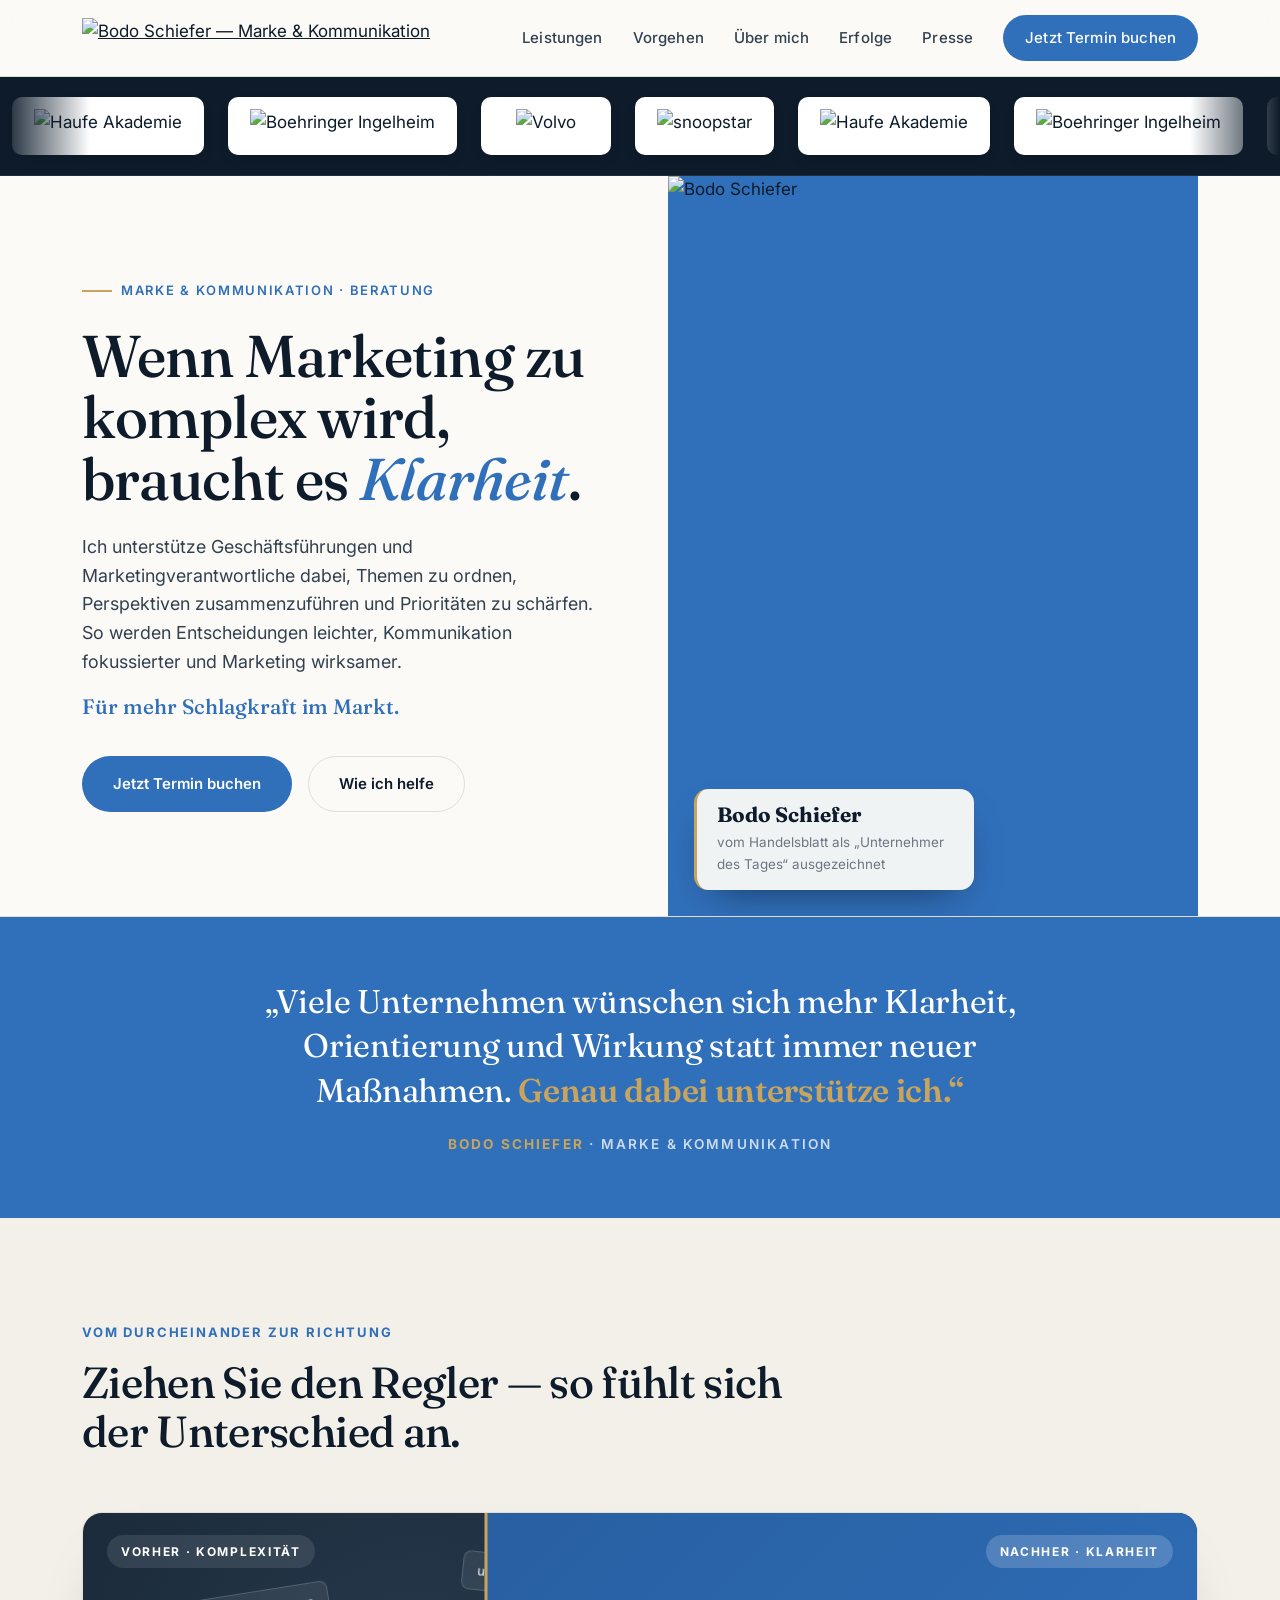
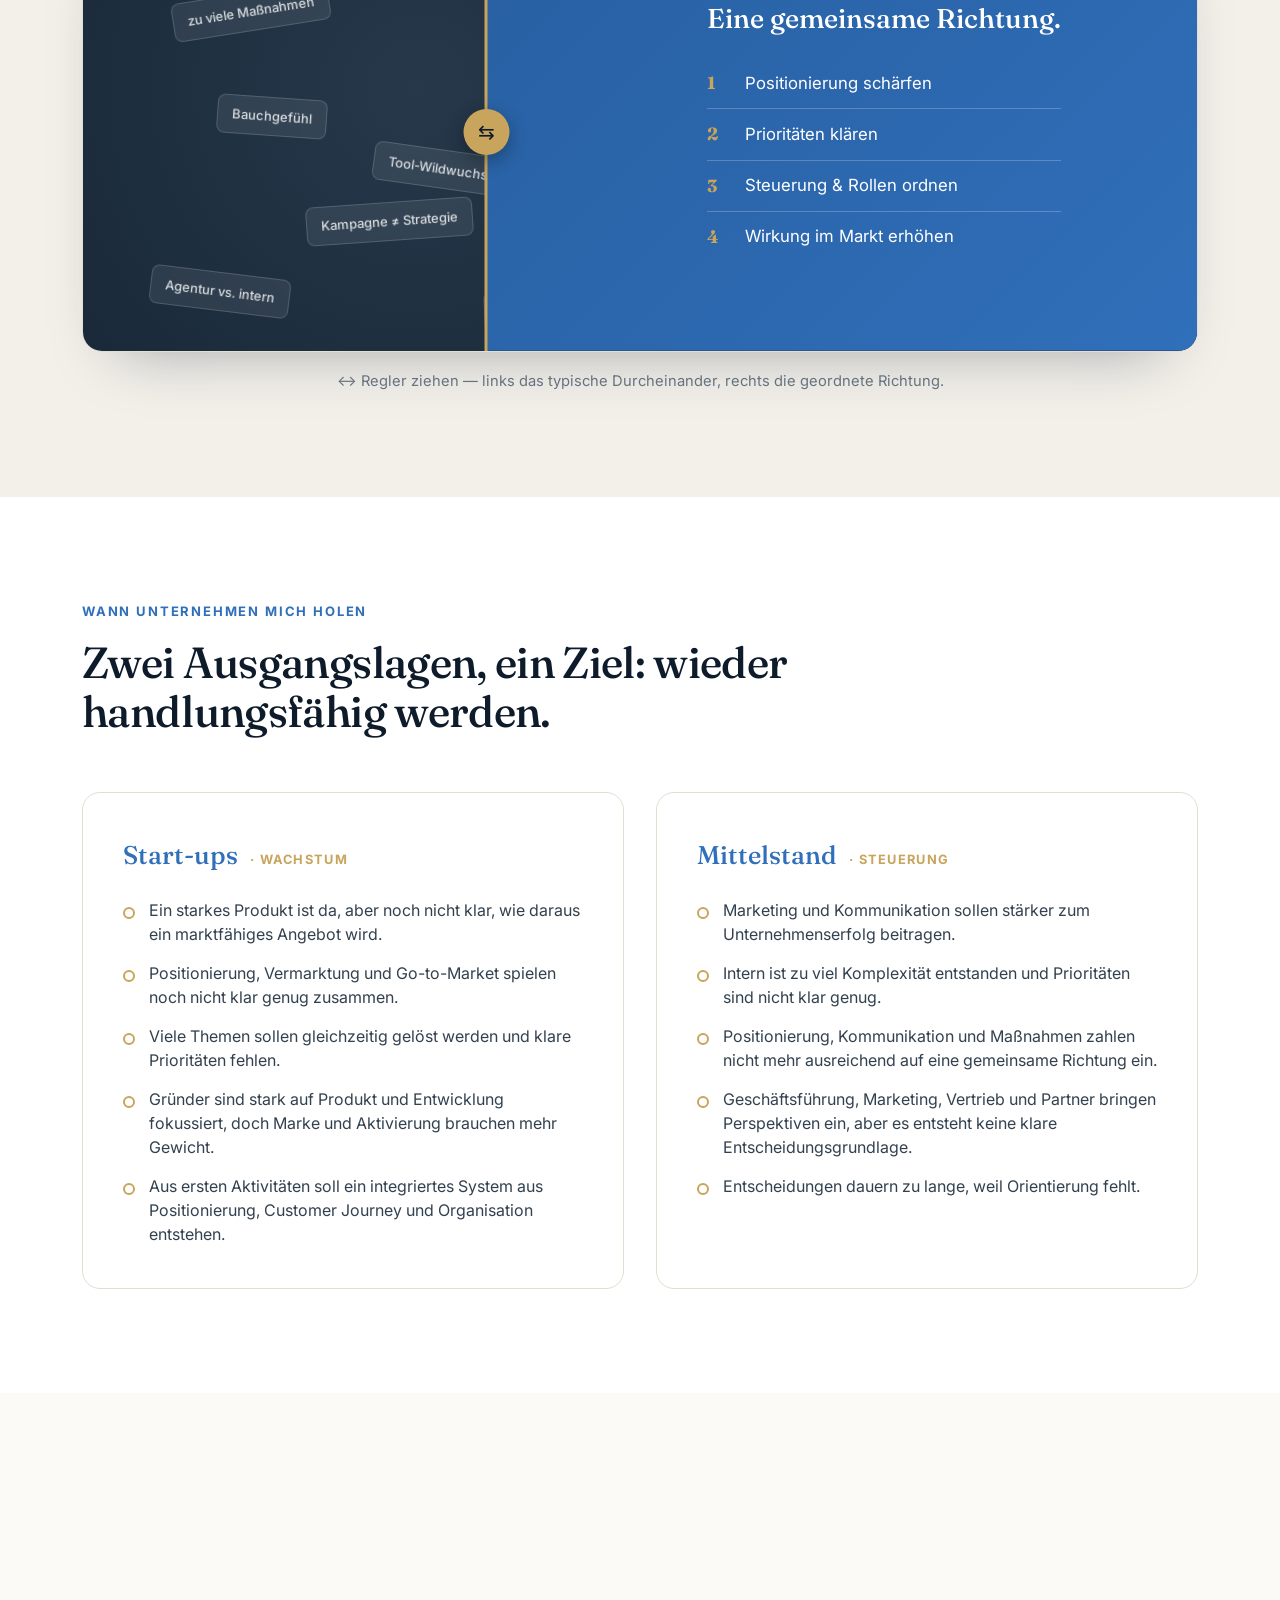
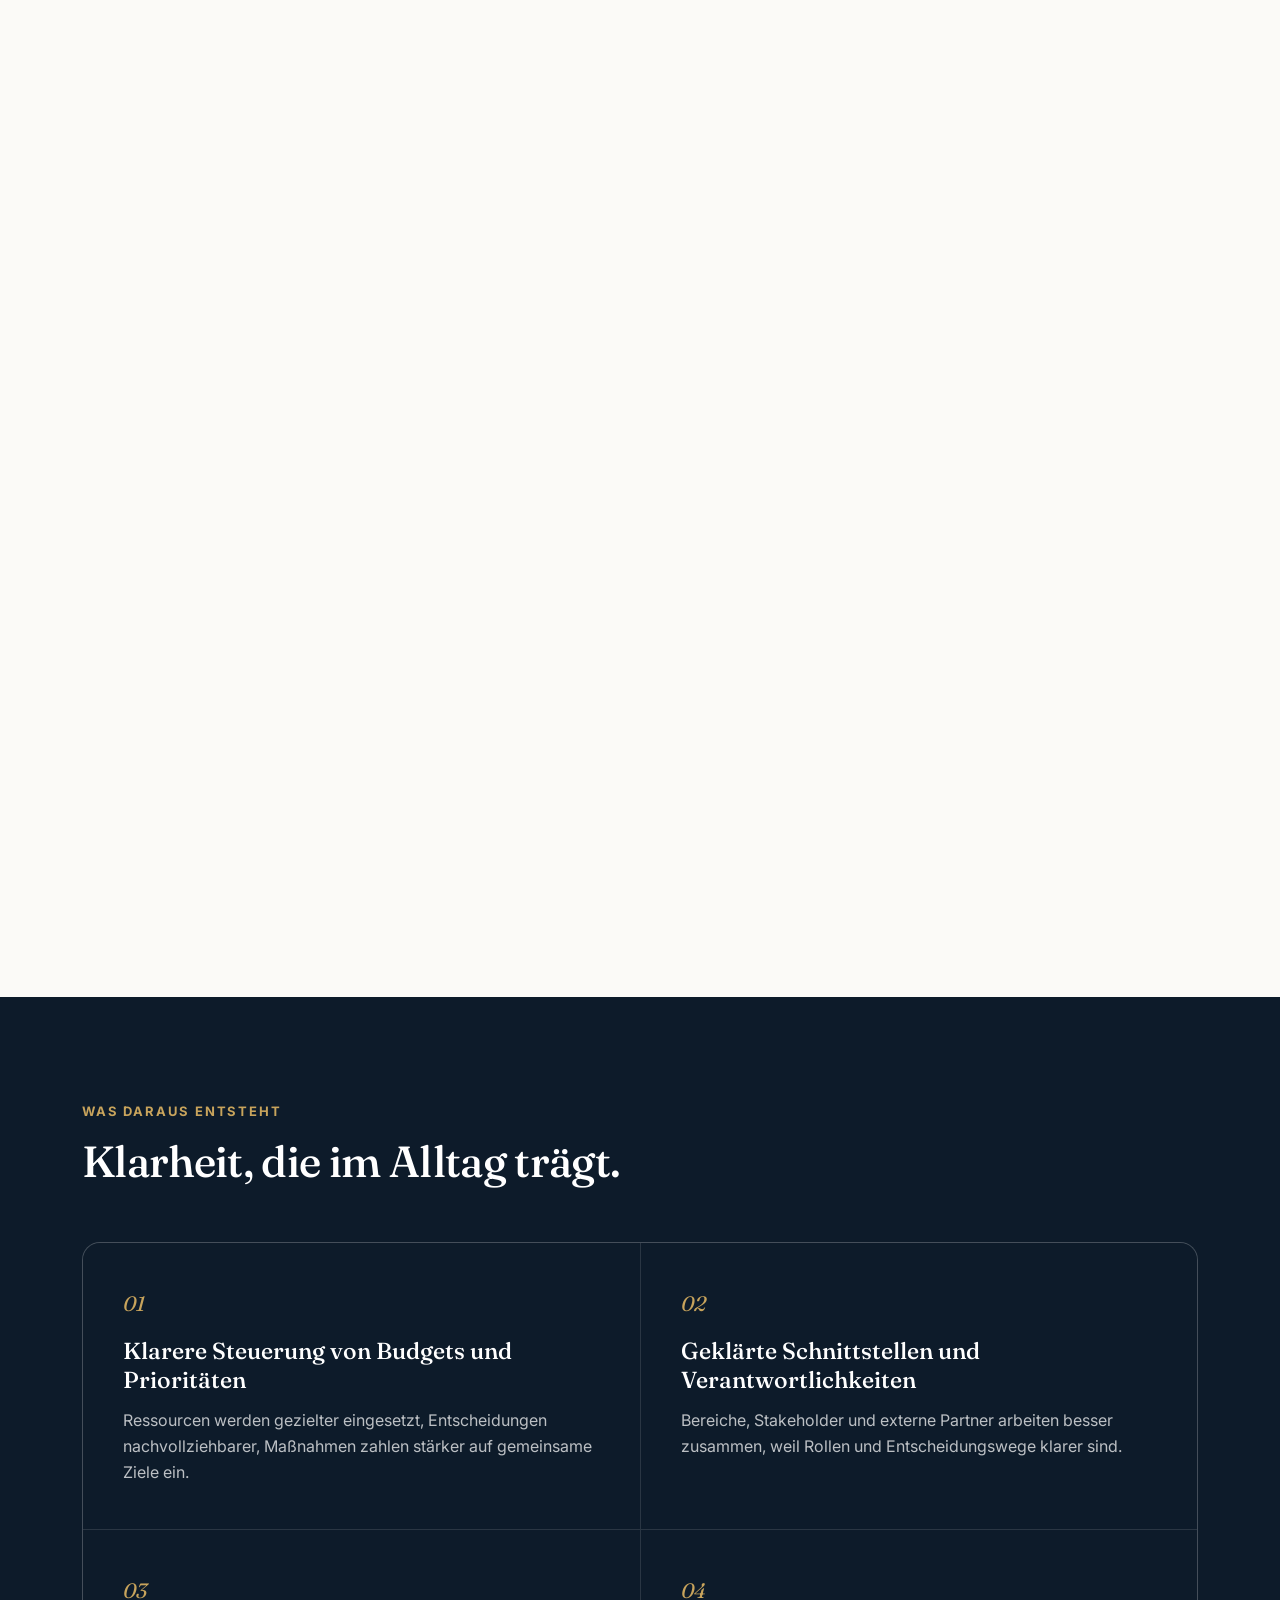
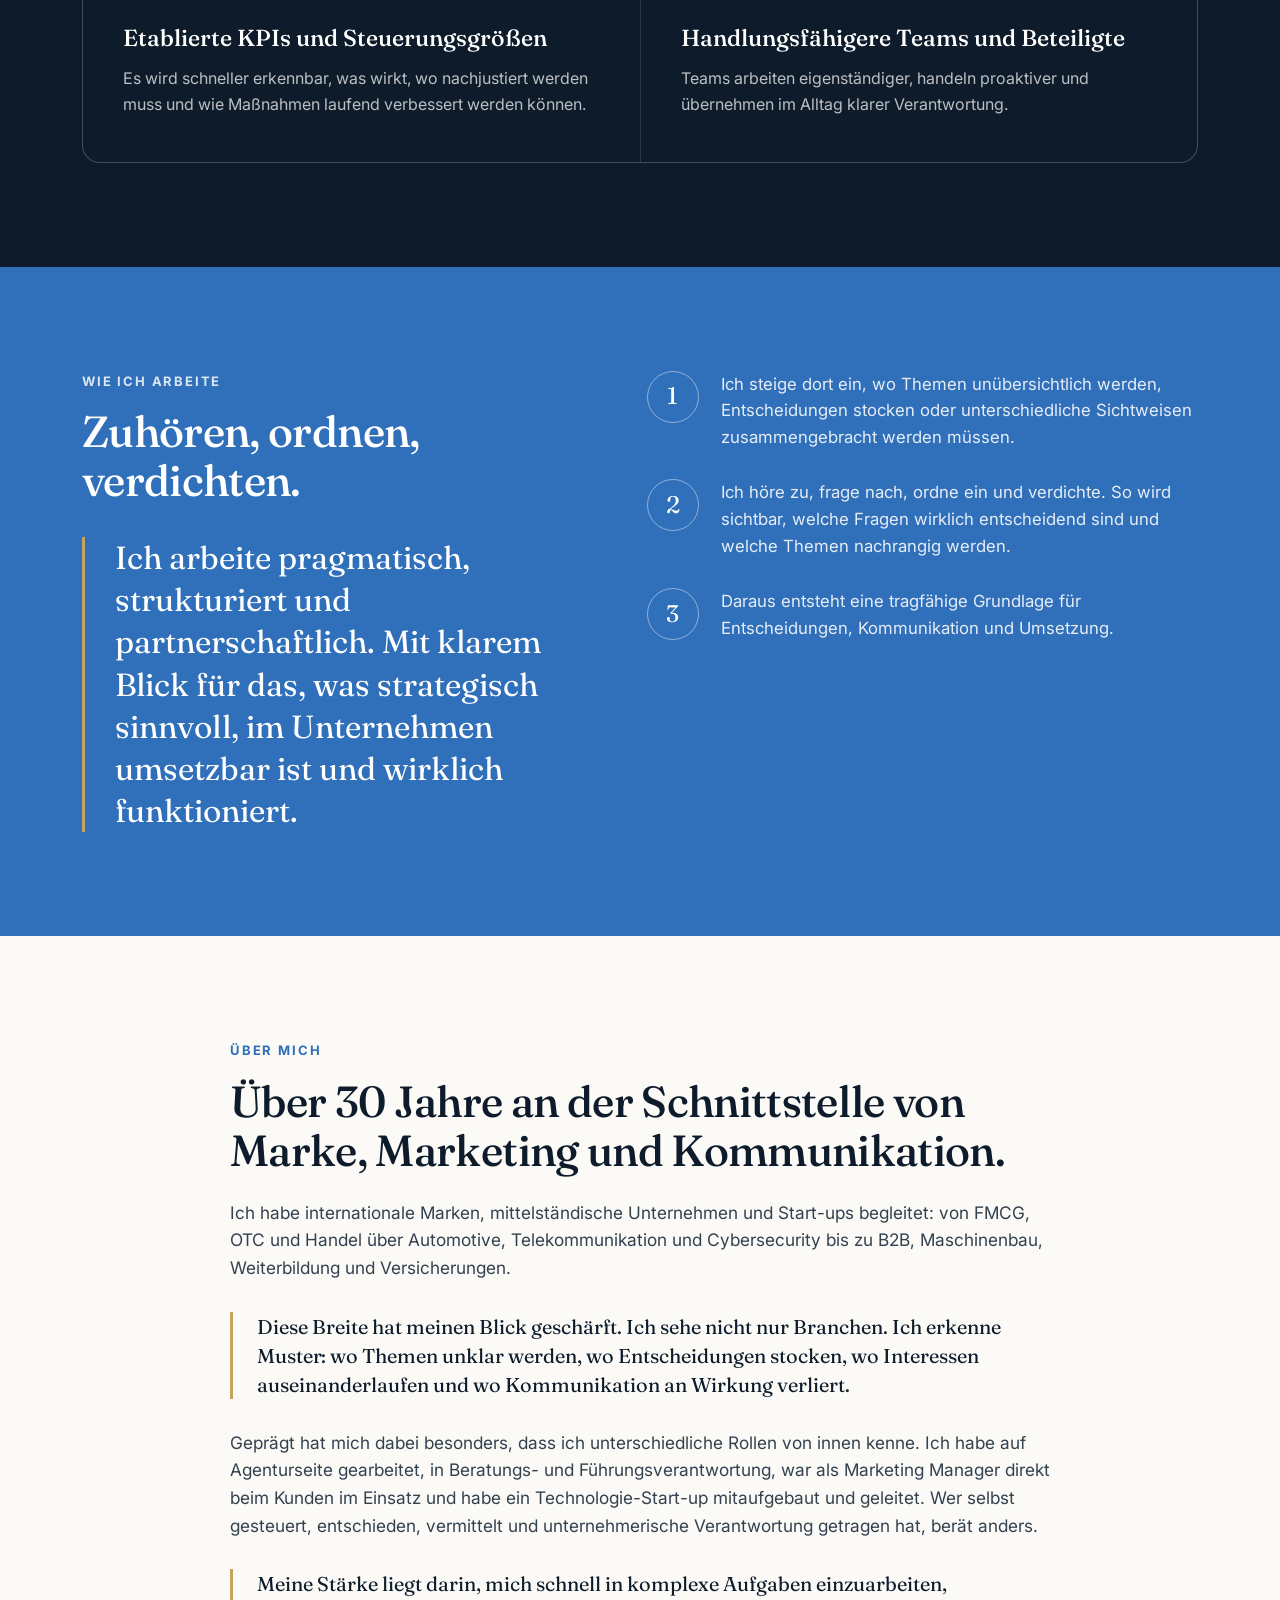
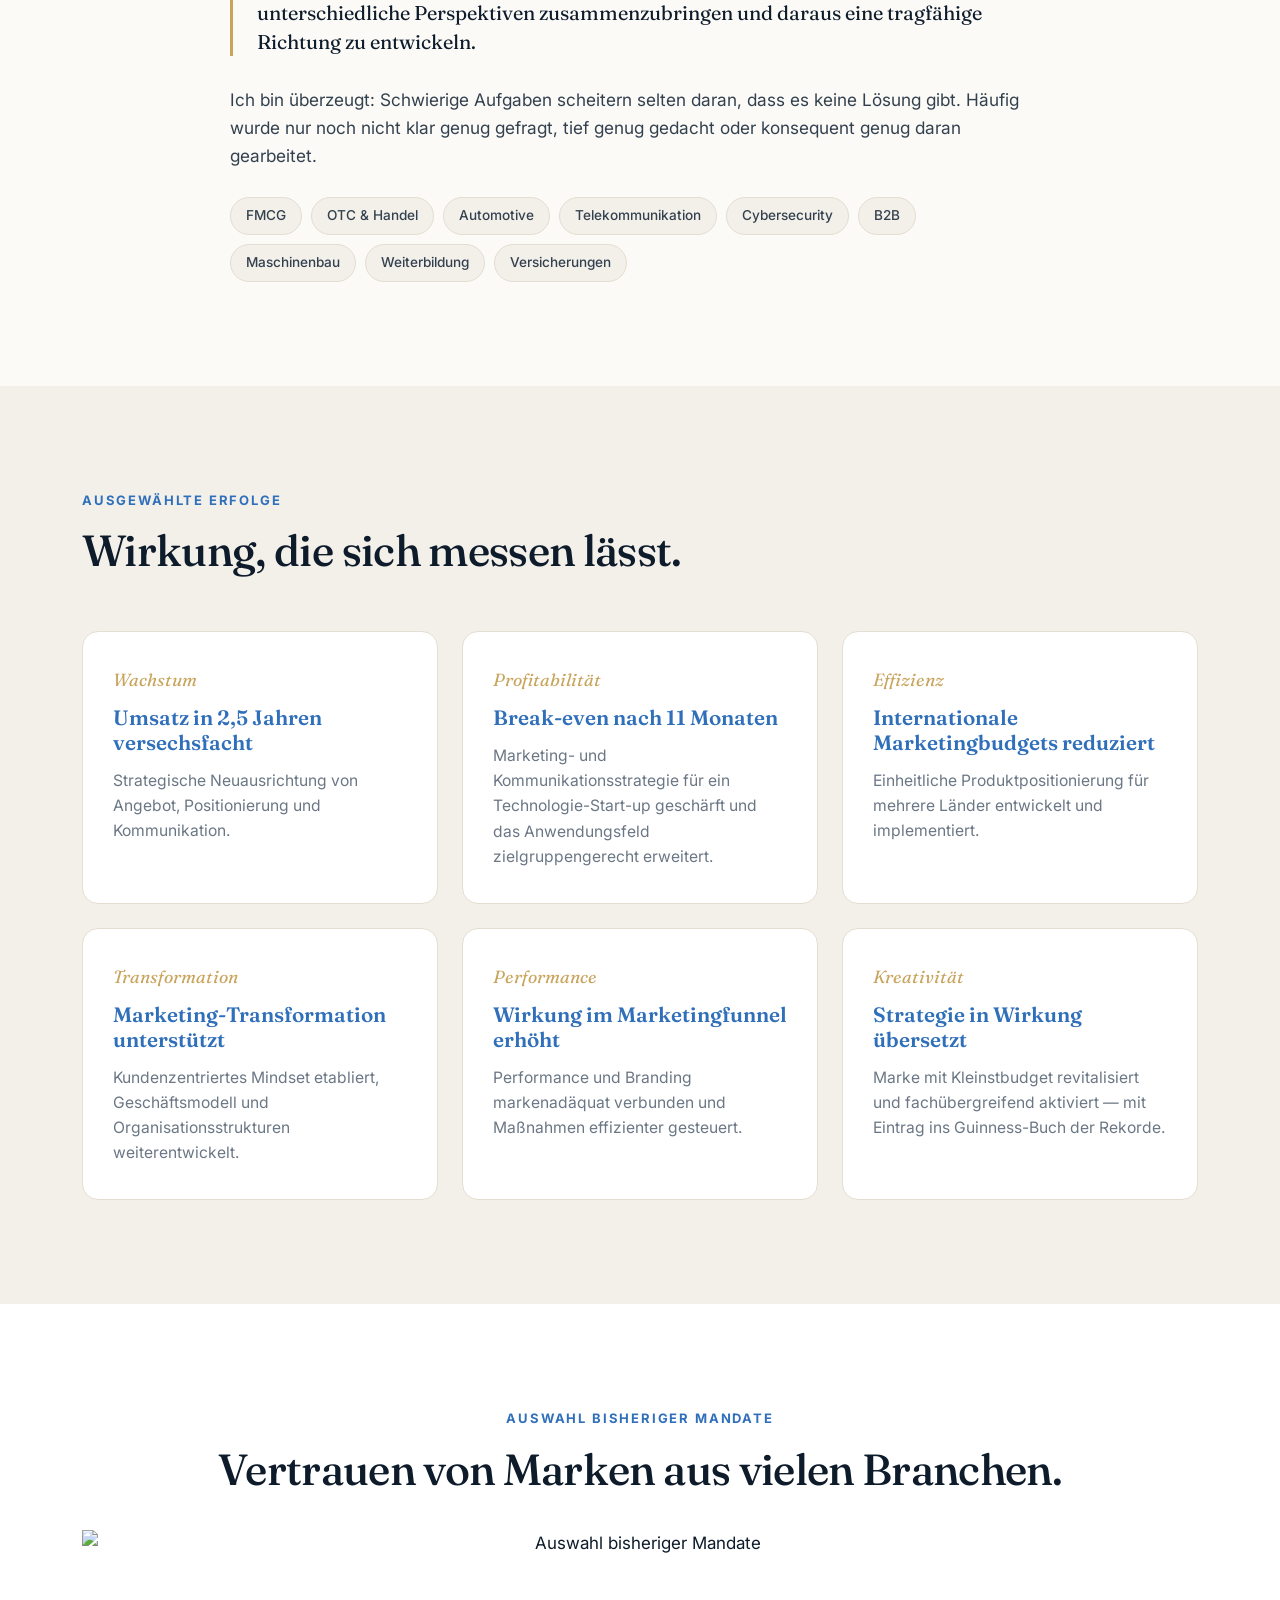
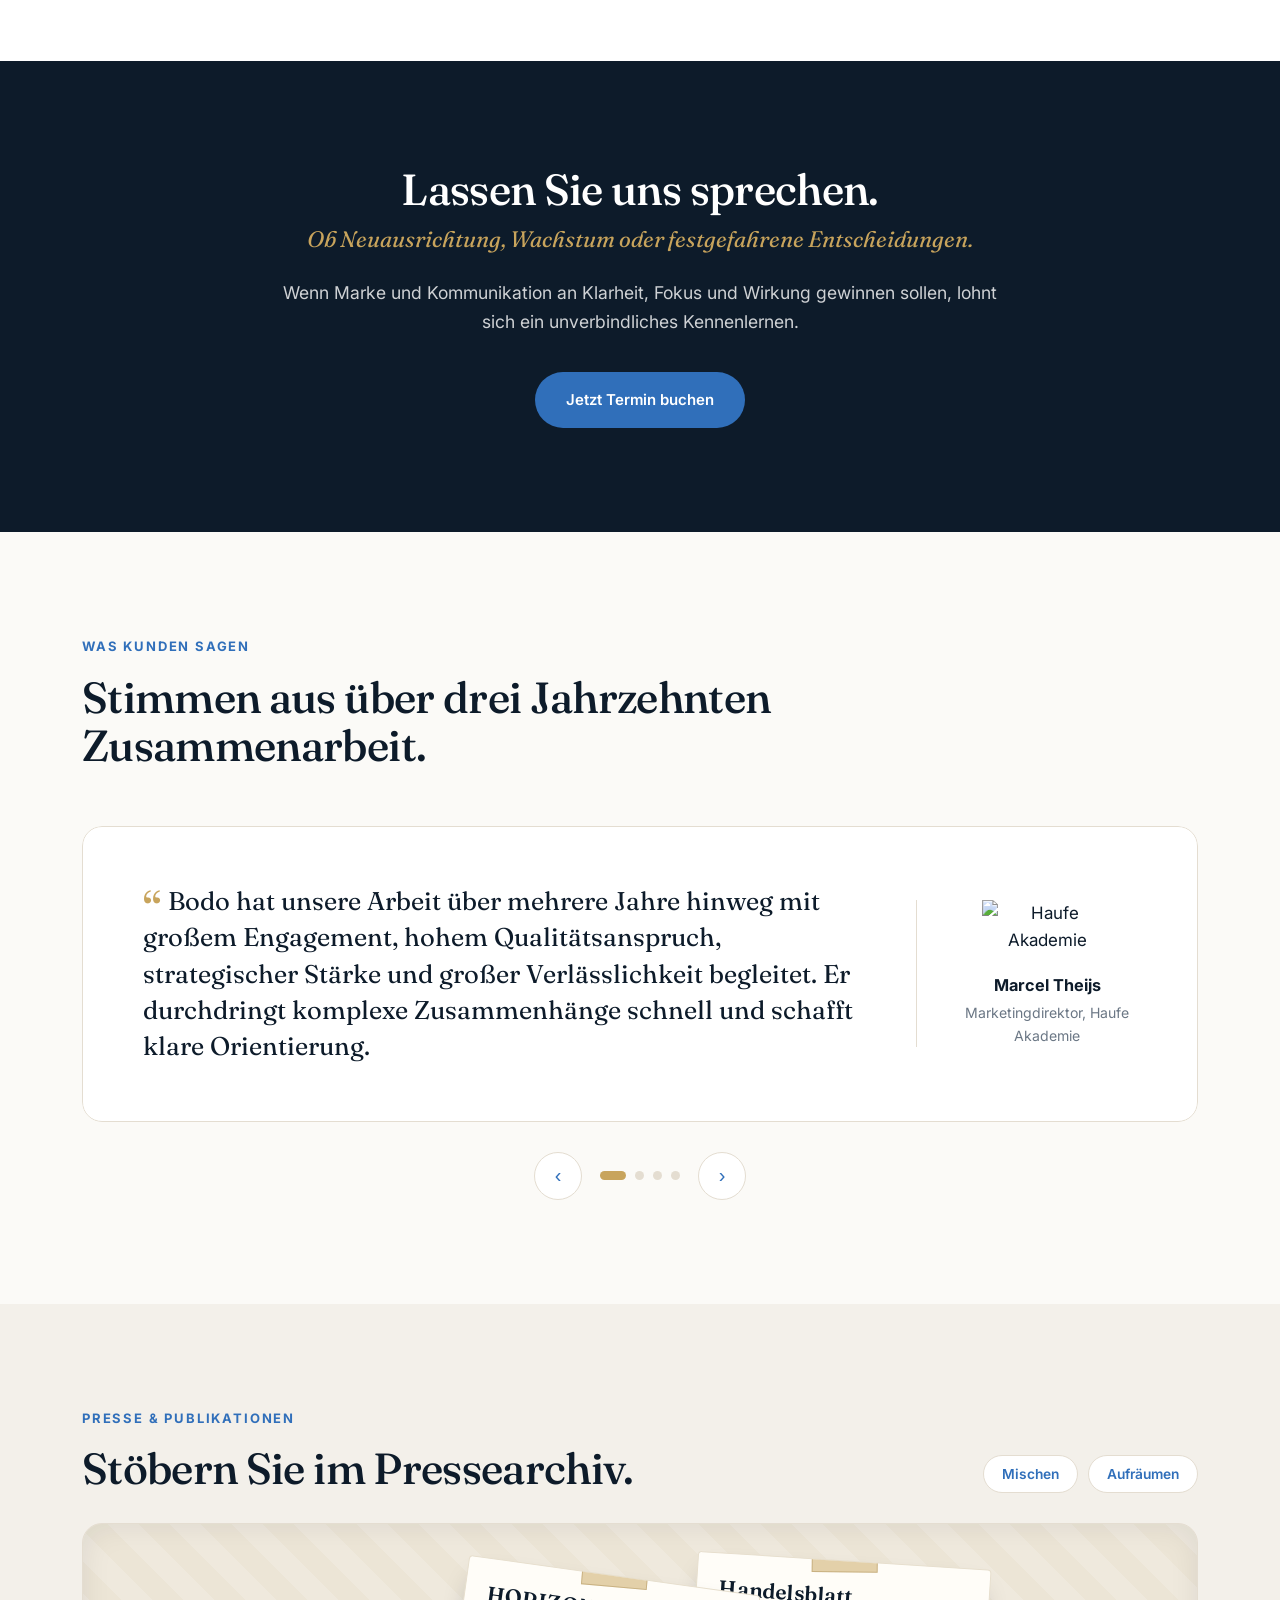
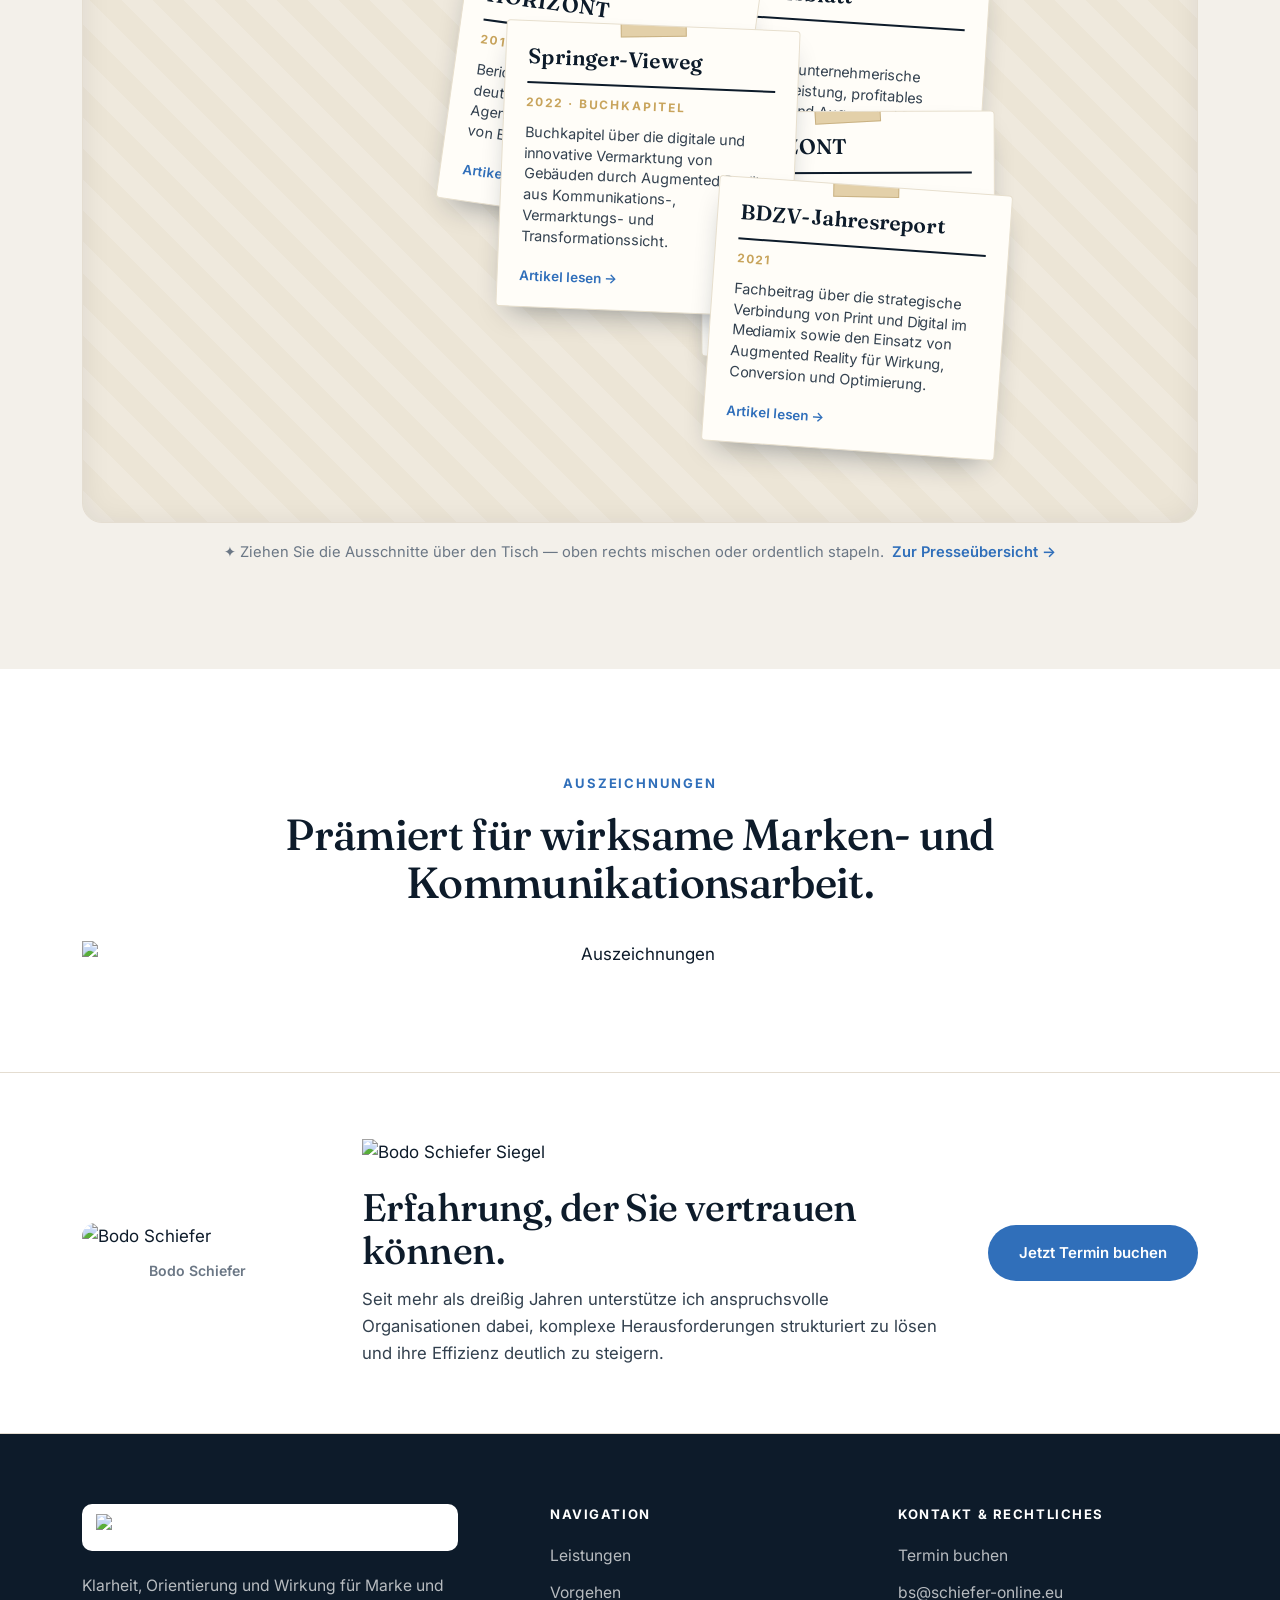
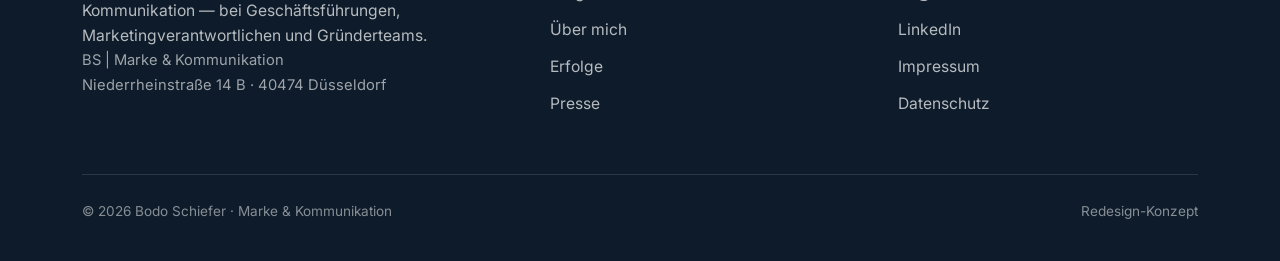
==== commit 17608226: "update2" ====
--- a/index.html
+++ b/index.html
@@ -5,9 +5,35 @@
 <meta name="viewport" content="width=device-width, initial-scale=1.0">
 <title>Bodo Schiefer — Marke &amp; Kommunikation | Klarheit für wirksames Marketing</title>
 <meta name="description" content="Bodo Schiefer berät Geschäftsführungen und Marketingverantwortliche dabei, Marke und Kommunikation zu ordnen, Prioritäten zu schärfen und Wirkung zu erhöhen. Über 30 Jahre Erfahrung.">
+<link rel="canonical" href="https://www.schiefer-online.eu/">
+<meta name="robots" content="index,follow">
+<meta name="author" content="Bodo Schiefer">
+<meta name="theme-color" content="#306FBA">
 <meta property="og:title" content="Bodo Schiefer | Marke &amp; Kommunikation">
+<meta property="og:description" content="Beratung für Marke, Marketing und Kommunikation. Klarheit, Orientierung und Wirkung für Geschäftsführungen und Marketingverantwortliche.">
 <meta property="og:type" content="website">
-<meta property="og:url" content="https://www.schiefer-online.eu">
+<meta property="og:locale" content="de_DE">
+<meta property="og:site_name" content="Bodo Schiefer | Marke & Kommunikation">
+<meta property="og:url" content="https://www.schiefer-online.eu/">
+<meta property="og:image" content="https://images.squarespace-cdn.com/content/v1/6a32c6145ae9fb6c0acd608d/4ba80ce5-0138-48da-b259-d2bdde3da25d/hanna_ai_creation_add_blue_background_--chaos_40_--ar_7960_--ra_5fbecdfd-d31f-4e71-a30e-9d6801c45feb.jpg?format=1200w">
+<meta name="twitter:card" content="summary_large_image">
+<link rel="icon" type="image/png" href="https://images.squarespace-cdn.com/content/v1/6a32c6145ae9fb6c0acd608d/030294ea-fdf8-4383-905a-d6feeb0860ea/Logo+Bodo+Schiefer.png?format=100w">
+<script type="application/ld+json">
+{
+  "@context": "https://schema.org",
+  "@type": "ProfessionalService",
+  "name": "Bodo Schiefer | Marke & Kommunikation",
+  "description": "Beratung für Marke, Marketing und Kommunikation – Klarheit, Orientierung und Wirkung für Geschäftsführungen und Marketingverantwortliche.",
+  "url": "https://www.schiefer-online.eu/",
+  "email": "bs@schiefer-online.eu",
+  "image": "https://images.squarespace-cdn.com/content/v1/6a32c6145ae9fb6c0acd608d/030294ea-fdf8-4383-905a-d6feeb0860ea/Logo+Bodo+Schiefer.png?format=500w",
+  "founder": {"@type": "Person", "name": "Bodo Schiefer", "jobTitle": "Berater für Marke & Kommunikation", "sameAs": "https://www.linkedin.com/in/bodoschiefer/"},
+  "address": {"@type": "PostalAddress", "streetAddress": "Niederrheinstraße 14 B", "postalCode": "40474", "addressLocality": "Düsseldorf", "addressCountry": "DE"},
+  "areaServed": "DACH",
+  "knowsAbout": ["Markenstrategie","Positionierung","Marketingkommunikation","Go-to-Market","Marketing-Transformation"],
+  "sameAs": ["https://www.linkedin.com/in/bodoschiefer/"]
+}
+</script>
 <link rel="preconnect" href="https://fonts.googleapis.com">
 <link rel="preconnect" href="https://fonts.gstatic.com" crossorigin>
 <link href="https://fonts.googleapis.com/css2?family=Fraunces:opsz,wght@9..144,400;9..144,500;9..144,600&family=Inter:wght@400;500;600;700&display=swap" rel="stylesheet">
@@ -60,7 +86,7 @@
   .marquee .track{display:flex;width:max-content;animation:scroll 46s linear infinite;align-items:center}
   .marquee:hover .track{animation-play-state:paused}
   .mq-chip{display:flex;align-items:center;justify-content:center;background:#fff;border-radius:10px;height:58px;min-width:130px;padding:10px 22px;margin:0 12px;box-shadow:0 6px 16px -10px rgba(0,0,0,.5)}
-  .mq-chip img{max-height:34px;max-width:120px;width:auto;object-fit:contain;display:block}
+  .mq-chip img,.mq-chip canvas{height:34px;max-width:220px;width:auto;object-fit:contain;display:block}
   .mq-chip.txt{font-weight:700;color:var(--ink);font-size:1.02rem;letter-spacing:.01em}
   @keyframes scroll{from{transform:translateX(0)}to{transform:translateX(-50%)}}
 
@@ -188,19 +214,11 @@
   @media(max-width:880px){.how-grid{grid-template-columns:1fr;gap:44px}}
 
   /* ABOUT */
-  .about-grid{display:grid;grid-template-columns:.85fr 1.15fr;gap:64px;align-items:start}
-  .about-photos{display:flex;flex-direction:column;gap:14px;position:sticky;top:104px}
-  .about-photos img{width:100%;border-radius:16px;display:block;box-shadow:0 24px 50px -32px rgba(13,27,42,.35)}
-  .about-photos .cap{font-size:.85rem;color:var(--muted);text-align:center}
-  .about-body p{margin-bottom:22px;color:var(--ink-soft);font-size:1.06rem}
+  .about-solo{max-width:820px;margin:0 auto}
+  .about-body p{margin-bottom:22px;color:var(--ink-soft);font-size:1.08rem}
   .about-body p.hl{font-family:var(--serif);font-size:1.25rem;line-height:1.45;color:var(--ink);border-left:3px solid var(--accent);padding-left:24px;margin:30px 0}
   .industries{display:flex;flex-wrap:wrap;gap:9px;margin-top:28px}
   .industries span{font-size:.85rem;font-weight:500;color:var(--ink-soft);background:var(--paper-2);border:1px solid var(--line);padding:7px 15px;border-radius:30px}
-  @media(max-width:880px){
-    .about-grid{grid-template-columns:1fr;gap:36px}
-    .about-photos{position:static;max-width:420px}
-  }
-
   /* SUCCESS */
   .success{background:var(--paper-2)}
   .succ-grid{display:grid;grid-template-columns:repeat(3,1fr);gap:24px;margin-top:14px}
@@ -318,8 +336,8 @@
       <a href="#vorgehen">Vorgehen</a>
       <a href="#ueber-mich">Über mich</a>
       <a href="#erfolge">Erfolge</a>
-      <a href="#presse">Presse</a>
-      <a href="mailto:bs@schiefer-online.eu" class="nav-cta">Austausch vereinbaren</a>
+      <a href="presse.html">Presse</a>
+      <a href="#" data-book class="nav-cta">Jetzt Termin buchen</a>
     </nav>
     <button class="menu-btn" id="menuBtn" aria-label="Menü">☰</button>
   </div>
@@ -340,7 +358,7 @@
         <p class="hero-lead">Ich unterstütze Geschäftsführungen und Marketingverantwortliche dabei, Themen zu ordnen, Perspektiven zusammenzuführen und Prioritäten zu schärfen. So werden Entscheidungen leichter, Kommunikation fokussierter und Marketing wirksamer.</p>
         <p class="hero-tag">Für mehr Schlagkraft im Markt.</p>
         <div class="hero-cta">
-          <a href="mailto:bs@schiefer-online.eu" class="btn btn-primary">Austausch vereinbaren</a>
+          <a href="#" data-book class="btn btn-primary">Jetzt Termin buchen</a>
           <a href="#leistungen" class="btn btn-ghost">Wie ich helfe</a>
         </div>
       </div>
@@ -509,11 +527,7 @@
 <!-- ABOUT -->
 <section class="sec reveal" id="ueber-mich">
   <div class="wrap">
-    <div class="about-grid">
-      <div class="about-photos">
-        <img src="https://images.squarespace-cdn.com/content/v1/6a32c6145ae9fb6c0acd608d/1781773248525-QKRSBMXDYTMU4QMR9R3P/unsplash-image-IhWRrZx4-kk.jpg" alt="Bodo Schiefer">
-        <div class="cap">Bodo Schiefer</div>
-      </div>
+    <div class="about-solo">
       <div class="about-body">
         <span class="kicker">Über mich</span>
         <h2>Über 30 Jahre an der Schnittstelle von Marke, Marketing und Kommunikation.</h2>
@@ -563,7 +577,7 @@
     <h2>Lassen Sie uns sprechen.</h2>
     <div class="sub">Ob Neuausrichtung, Wachstum oder festgefahrene Entscheidungen.</div>
     <p>Wenn Marke und Kommunikation an Klarheit, Fokus und Wirkung gewinnen sollen, lohnt sich ein unverbindliches Kennenlernen.</p>
-    <a href="mailto:bs@schiefer-online.eu" class="btn btn-primary">Austausch vereinbaren</a>
+    <a href="#" data-book class="btn btn-primary">Jetzt Termin buchen</a>
   </div>
 </section>
 
@@ -618,7 +632,7 @@
       </div>
     </div>
     <div class="table" id="table"></div>
-    <p class="press-hint">✦ Ziehen Sie die Ausschnitte über den Tisch — oben rechts mischen oder ordentlich stapeln.</p>
+    <p class="press-hint">✦ Ziehen Sie die Ausschnitte über den Tisch — oben rechts mischen oder ordentlich stapeln. &nbsp;<a href="presse.html" style="color:var(--blue);font-weight:600;text-decoration:none">Zur Presseübersicht →</a></p>
   </div>
 </section>
 
@@ -643,7 +657,7 @@
       <h2>Erfahrung, der Sie vertrauen können.</h2>
       <p>Seit mehr als dreißig Jahren unterstütze ich anspruchsvolle Organisationen dabei, komplexe Herausforderungen strukturiert zu lösen und ihre Effizienz deutlich zu steigern.</p>
     </div>
-    <a href="mailto:bs@schiefer-online.eu" class="btn btn-primary">Jetzt Kontakt aufnehmen</a>
+    <a href="#" data-book class="btn btn-primary">Jetzt Termin buchen</a>
   </div>
 </section>
 
@@ -654,20 +668,25 @@
       <div class="foot-brand">
         <img src="https://images.squarespace-cdn.com/content/v1/6a32c6145ae9fb6c0acd608d/7ee2f891-6f80-4985-a213-0c630be5d8a6/Logo+BS+Marke+%26+Kommunikation+blau_mittel.jpg" alt="Bodo Schiefer — Marke & Kommunikation">
         <p>Klarheit, Orientierung und Wirkung für Marke und Kommunikation — bei Geschäftsführungen, Marketingverantwortlichen und Gründerteams.</p>
+        <address style="font-style:normal;font-size:.92rem;line-height:1.7;color:rgba(255,255,255,.6)">
+          BS | Marke &amp; Kommunikation<br>Niederrheinstraße 14 B · 40474 Düsseldorf
+        </address>
       </div>
       <div class="foot-col">
         <h5>Navigation</h5>
-        <a href="#leistungen">Leistungen</a>
-        <a href="#vorgehen">Vorgehen</a>
-        <a href="#ueber-mich">Über mich</a>
-        <a href="#erfolge">Erfolge</a>
-        <a href="#presse">Presse</a>
+        <a href="index.html#leistungen">Leistungen</a>
+        <a href="index.html#vorgehen">Vorgehen</a>
+        <a href="index.html#ueber-mich">Über mich</a>
+        <a href="index.html#erfolge">Erfolge</a>
+        <a href="presse.html">Presse</a>
       </div>
       <div class="foot-col">
-        <h5>Kontakt</h5>
+        <h5>Kontakt &amp; Rechtliches</h5>
+        <a href="#" data-book>Termin buchen</a>
         <a href="mailto:bs@schiefer-online.eu">bs@schiefer-online.eu</a>
         <a href="https://www.linkedin.com/in/bodoschiefer/" target="_blank" rel="noopener">LinkedIn</a>
-        <a href="https://www.schiefer-online.eu/impressum" target="_blank" rel="noopener">Impressum</a>
+        <a href="impressum.html">Impressum</a>
+        <a href="datenschutz.html">Datenschutz</a>
       </div>
     </div>
     <div class="foot-bottom">
@@ -679,6 +698,12 @@
 
 <script>
   document.getElementById('yr').textContent = new Date().getFullYear();
+
+  /* ===== CALENDLY: hier den echten Link einsetzen (eine Zeile) ===== */
+  var CALENDLY = "https://calendly.com/PLATZHALTER/erstgespraech";
+  document.querySelectorAll('[data-book]').forEach(function(a){
+    a.href = CALENDLY; a.target = "_blank"; a.rel = "noopener";
+  });
 
   /* mobile menu */
   var mb=document.getElementById('menuBtn'),nl=document.getElementById('navlinks');
@@ -689,40 +714,61 @@
   var io=new IntersectionObserver(function(es){es.forEach(function(e){if(e.isIntersecting){e.target.classList.add('in');io.unobserve(e.target)}})},{threshold:.1});
   document.querySelectorAll('.reveal').forEach(function(el){io.observe(el)});
 
-  /* ---------- LOGO MARQUEE (echte Logos via Clearbit, Textfallback) ---------- */
+  /* ---------- LOGO MARQUEE (echte Logos: Laufzeit-Crop aus Bodos Logoteppich) ---------- */
   (function(){
-    var brands=[
-      {n:'Haufe Akademie',d:'haufe-akademie.de'},
-      {n:'Boehringer Ingelheim',d:'boehringer-ingelheim.com'},
-      {n:'Volvo',d:'volvocars.com'},
-      {n:'Ford',d:'ford.com'},
-      {n:'P&G',d:'pg.com'},
-      {n:'GSK',d:'gsk.com'},
-      {n:'O2 Business',d:'o2online.de'},
-      {n:'Visteon',d:'visteon.com'},
-      {n:'Provinzial',d:'provinzial.de'},
-      {n:'G DATA',d:'gdata.de'},
-      {n:'Johnson Controls',d:'johnsoncontrols.com'},
-      {n:'Bilstein',d:'bilstein.de'},
-      {n:'ALDI',d:'aldi.de'},
-      {n:'Glasurit',d:'glasurit.com'},
-      {n:'RENOLIT',d:'renolit.com'},
-      {n:'BMI',d:'bmigroup.com'},
-      {n:'Merten',d:'merten.de'},
-      {n:'snoopstar',d:'snoopstar.com'}
+    var track=document.getElementById('mtrack');
+    var LT='https://images.squarespace-cdn.com/content/v1/6a32c6145ae9fb6c0acd608d/2d6f1e47-b733-46d5-9912-f815d85c6ae2/Logoteppich+Website.png?format=2500w';
+    var fb=[
+      {u:'https://images.squarespace-cdn.com/content/v1/6a32c6145ae9fb6c0acd608d/b0e5a30d-fc44-4287-a1ed-6869da3db307/Logo+AKA.png',a:'Haufe Akademie'},
+      {u:'https://images.squarespace-cdn.com/content/v1/6a32c6145ae9fb6c0acd608d/69abed7b-b21a-4ac8-ae4d-af438e9ff5fc/Logo+BI+fu%CC%88r+Kundenzitat.png',a:'Boehringer Ingelheim'},
+      {u:'https://images.squarespace-cdn.com/content/v1/6a32c6145ae9fb6c0acd608d/6a64f065-429d-43eb-af2f-ef012d0d8e00/Logo+Volvo+fu%CC%88r+Kundenzitat.png',a:'Volvo'},
+      {u:'https://images.squarespace-cdn.com/content/v1/6a32c6145ae9fb6c0acd608d/3ea1f9a7-ccdf-4942-9719-94f07ebe837e/Logo+snoopstar+fu%CC%88r+Kundenzitat.png',a:'snoopstar'}
     ];
-    var t=document.getElementById('mtrack');
-    function makeChip(b){
-      var chip=document.createElement('div');chip.className='mq-chip';
-      var img=document.createElement('img');
-      img.src='https://logo.clearbit.com/'+b.d+'?size=80';
-      img.alt=b.n;img.loading='lazy';
-      img.onerror=function(){chip.classList.add('txt');chip.textContent=b.n;};
-      chip.appendChild(img);
-      return chip;
+    function fallback(){
+      track.innerHTML='';
+      function add(){fb.forEach(function(f){var d=document.createElement('div');d.className='mq-chip';var im=new Image();im.src=f.u;im.alt=f.a;d.appendChild(im);track.appendChild(d);});}
+      add();add();
     }
-    function build(){brands.forEach(function(b){t.appendChild(makeChip(b));});}
-    build();build(); /* zweimal für nahtlose -50% Schleife */
+    var img=new Image();img.crossOrigin='anonymous';
+    img.onload=function(){
+      try{
+        var W=img.naturalWidth,H=img.naturalHeight;
+        var c=document.createElement('canvas');c.width=W;c.height=H;
+        var cx=c.getContext('2d');cx.drawImage(img,0,0);
+        var data=cx.getImageData(0,0,W,H).data;
+        function ink(x,y){var i=(y*W+x)*4;return data[i+3]>30&&(data[i]<238||data[i+1]<238||data[i+2]<238);}
+        function rowInk(y){for(var x=0;x<W;x+=3)if(ink(x,y))return true;return false;}
+        var bands=[],inb=false,st=0,y;
+        for(y=0;y<H;y++){var r=rowInk(y);if(r&&!inb){inb=true;st=y;}else if(!r&&inb){inb=false;if(y-st>25)bands.push([st,y]);}}
+        if(inb)bands.push([st,H]);
+        function colInk(x,y0,y1){for(var yy=y0;yy<y1;yy+=2)if(ink(x,yy))return true;return false;}
+        var logos=[];
+        bands.forEach(function(b){
+          var y0=b[0],y1=b[1],raw=[],inc=false,xs=0,x;
+          for(x=0;x<W;x++){var h=colInk(x,y0,y1);if(h&&!inc){inc=true;xs=x;}else if(!h&&inc){inc=false;raw.push([xs,x]);}}
+          if(inc)raw.push([xs,W]);
+          var m=[];raw.forEach(function(s){if(m.length&&s[0]-m[m.length-1][1]<110)m[m.length-1][1]=s[1];else m.push([s[0],s[1]]);});
+          m.filter(function(o){return o[1]-o[0]>35;}).forEach(function(o){
+            var x0=o[0],x1=o[1],ty0=y1,ty1=y0,yy,xx;
+            for(yy=y0;yy<y1;yy++){var hit=false;for(xx=x0;xx<x1;xx+=2){if(ink(xx,yy)){hit=true;break;}}if(hit){if(yy<ty0)ty0=yy;if(yy>ty1)ty1=yy;}}
+            logos.push({x:x0,y:ty0,w:x1-x0,h:ty1-ty0+1});
+          });
+        });
+        if(logos.length<6){fallback();return;}
+        function chip(l){
+          var pad=Math.round(l.h*0.12);
+          var d=document.createElement('div');d.className='mq-chip';
+          var lc=document.createElement('canvas');lc.width=l.w+pad*2;lc.height=l.h+pad*2;
+          var g=lc.getContext('2d');g.fillStyle='#ffffff';g.fillRect(0,0,lc.width,lc.height);
+          g.drawImage(c,l.x,l.y,l.w,l.h,pad,pad,l.w,l.h);
+          d.appendChild(lc);return d;
+        }
+        function fill(){logos.forEach(function(l){track.appendChild(chip(l));});}
+        track.innerHTML='';fill();fill();
+      }catch(e){fallback();}
+    };
+    img.onerror=fallback;
+    img.src=LT;
   })();
 
   /* ---------- CHAOS -> CLARITY ---------- */
@@ -795,12 +841,13 @@
 
   /* ---------- PRESS WÜHLTISCH (echte Artikelbilder) ---------- */
   (function(){
+    var CDN='https://images.squarespace-cdn.com/content/v1/6a32c6145ae9fb6c0acd608d/';
     var articles=[
-      {yr:'2021',outlet:'Handelsblatt',img:'',desc:'Porträt über unternehmerische Innovationsleistung, profitables Wachstum und Augmented Reality als wirksames Instrument in der Marketingkommunikation. Auszeichnung als „Unternehmer des Tages“.',url:'https://www.handelsblatt.com/unternehmen/handel-konsumgueter/augmented-reality-das-start-up-snoopstar-bringt-aldi-prospekten-das-sprechen-bei/27359276.html'},
-      {yr:'2022',outlet:'HORIZONT',img:'https://www.horizont.net/news/media/37/Snoopstar_Aldi_Sd-362888.jpeg',desc:'Bericht über den strategischen Einsatz von Augmented Reality in Marketingkommunikation und Sales Funnel.',url:'https://www.horizont.net/marketing/nachrichten/snoopstar-so-macht-sich-print-mit-ar-fit-fuers-metaverse-197190'},
-      {yr:'2018',outlet:'HORIZONT',img:'https://www.horizont.net/news/media/25/Engine-240955.jpeg',desc:'Bericht über den Aufbau des deutschen Geschäfts der britischen Agenturgruppe Engine im Kontext von Expansion und Brexit.',url:'https://www.horizont.net/agenturen/nachrichten/Expansion-Britische-Agenturgruppe-Engine-kommt-nach-Deutschland-167503'},
-      {yr:'2022 · Buchkapitel',outlet:'Springer-Vieweg',img:'',desc:'Buchkapitel über die digitale und innovative Vermarktung von Gebäuden durch Augmented Reality aus Kommunikations-, Vermarktungs- und Transformationssicht.',url:'https://amzn.eu/d/08cUxO1x'},
-      {yr:'2021',outlet:'BDZV-Jahresreport',img:'https://www.bdzv.de/fileadmin/_processed_/7/9/csm_Vermarktungsreport_2025__570x420__4e41b3ba40.png',desc:'Fachbeitrag über die strategische Verbindung von Print und Digital im Mediamix sowie den Einsatz von Augmented Reality für Wirkung, Conversion und Optimierung.',url:'https://www.bdzv.de/service/presse/branchennachrichten/2025/kurswechsel-jetzt-der-bdzv-vermarktungsreport-2025-fuer-mehr-wachstum'}
+      {yr:'2021',outlet:'Handelsblatt',img:CDN+'a5057e91-b6fe-4b15-b3b8-634f80a27976/Handelsblatt_29-06-21.jpg?format=750w',desc:'Porträt über unternehmerische Innovationsleistung, profitables Wachstum und Augmented Reality als wirksames Instrument in der Marketingkommunikation. Auszeichnung als „Unternehmer des Tages“.',url:'https://www.handelsblatt.com/unternehmen/handel-konsumgueter/augmented-reality-das-start-up-snoopstar-bringt-aldi-prospekten-das-sprechen-bei/27359276.html'},
+      {yr:'2022',outlet:'HORIZONT',img:CDN+'e080a5b7-305b-49d2-abae-7e75148d3473/Horizont+2022.jpg?format=750w',desc:'Bericht über den strategischen Einsatz von Augmented Reality in Marketingkommunikation und Sales Funnel.',url:'https://www.horizont.net/marketing/nachrichten/snoopstar-so-macht-sich-print-mit-ar-fit-fuers-metaverse-197190'},
+      {yr:'2018',outlet:'HORIZONT',img:CDN+'802b3513-a849-407f-b632-dfc936834877/Horizont+2018.jpg?format=750w',desc:'Bericht über den Aufbau des deutschen Geschäfts der britischen Agenturgruppe Engine im Kontext von Expansion und Brexit.',url:'https://www.horizont.net/agenturen/nachrichten/Expansion-Britische-Agenturgruppe-Engine-kommt-nach-Deutschland-167503'},
+      {yr:'2022 · Buchkapitel',outlet:'Springer-Vieweg',img:CDN+'20817ab4-e4d3-4f03-ac1a-ddbc18e66b92/Nachhaltige+Geba%CC%88ude.jpg?format=750w',desc:'Buchkapitel über die digitale und innovative Vermarktung von Gebäuden durch Augmented Reality aus Kommunikations-, Vermarktungs- und Transformationssicht.',url:'https://amzn.eu/d/08cUxO1x'},
+      {yr:'2021',outlet:'BDZV-Jahresreport',img:CDN+'19c48ca3-c2b2-4cd9-9ee5-b63176cc272b/BDZV_Jahresreport.jpg?format=750w',desc:'Fachbeitrag über die strategische Verbindung von Print und Digital im Mediamix sowie den Einsatz von Augmented Reality für Wirkung, Conversion und Optimierung.',url:'https://www.bdzv.de/service/presse/branchennachrichten/2025/kurswechsel-jetzt-der-bdzv-vermarktungsreport-2025-fuer-mehr-wachstum'}
     ];
     var table=document.getElementById('table'),z=1,els=[];
     articles.forEach(function(a){
@@ -857,4 +904,4 @@
   })();
 </script>
 </body>
-</html>
+</html>
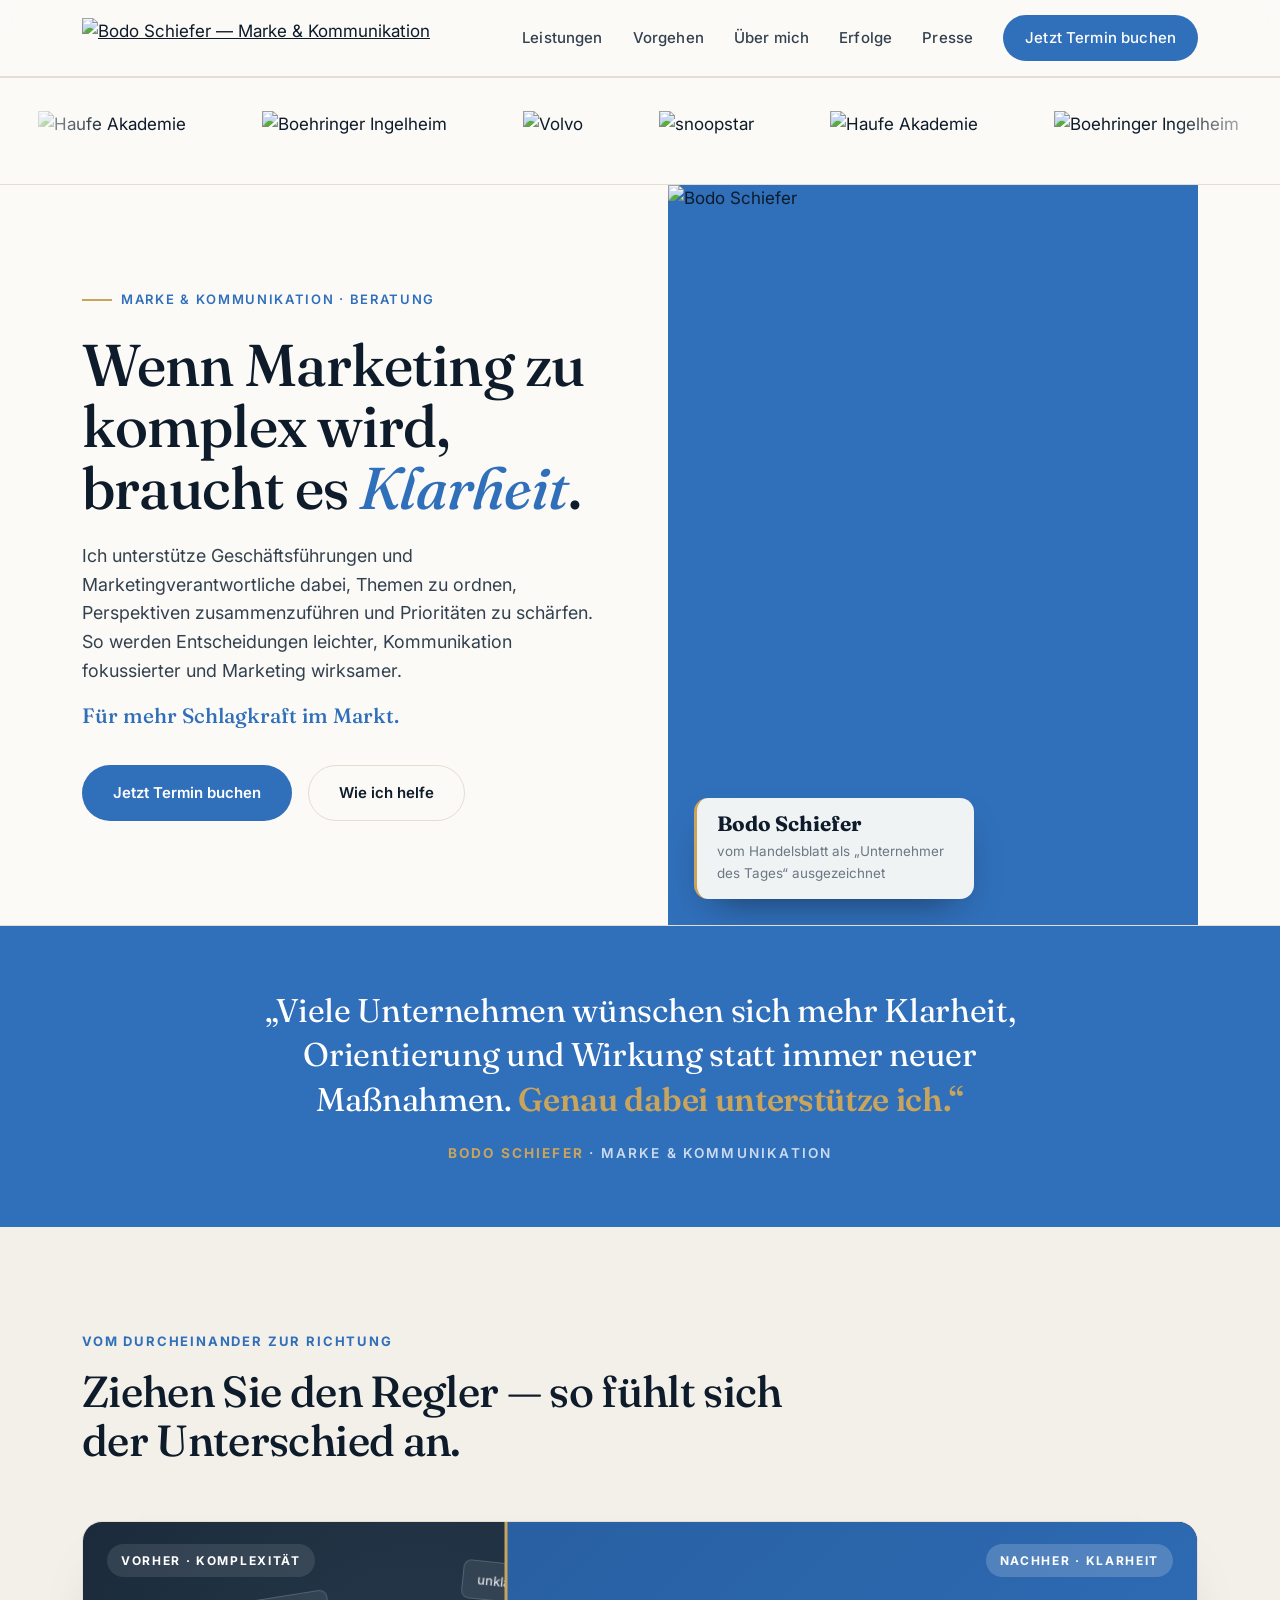
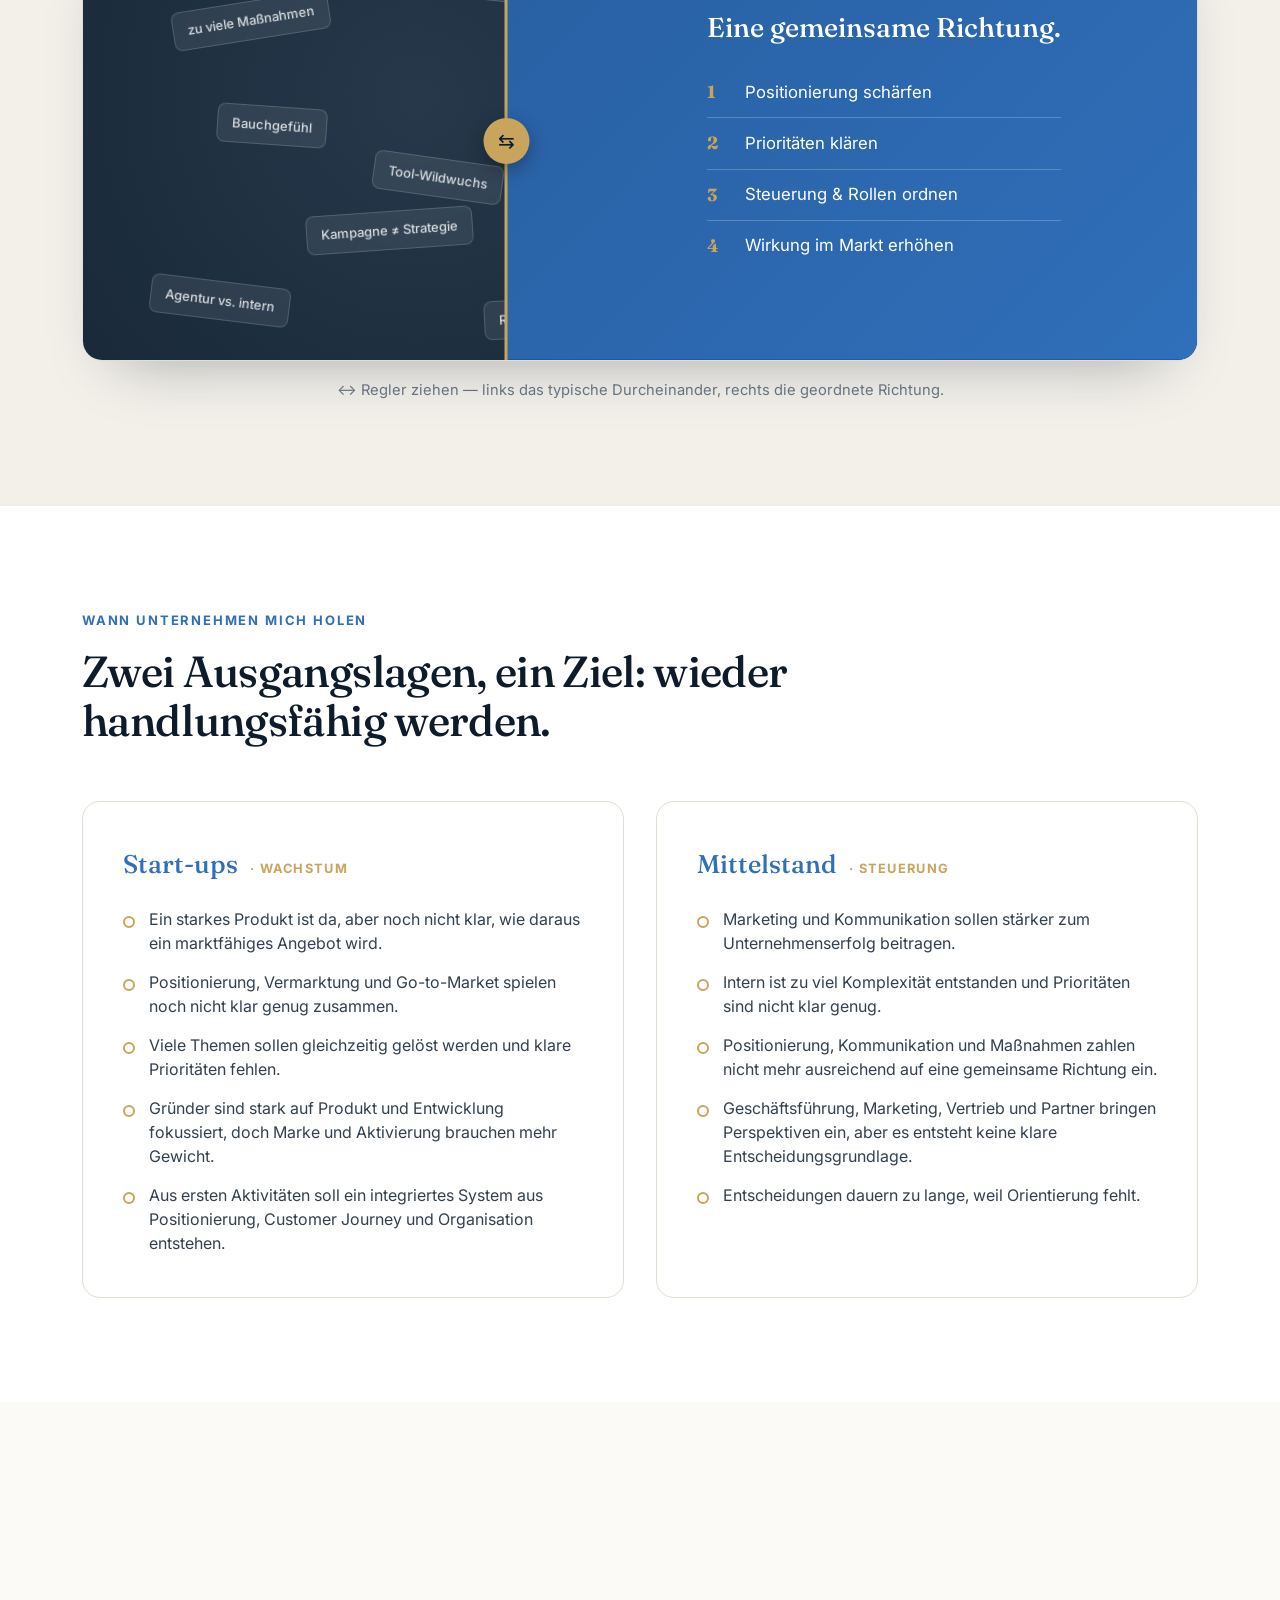
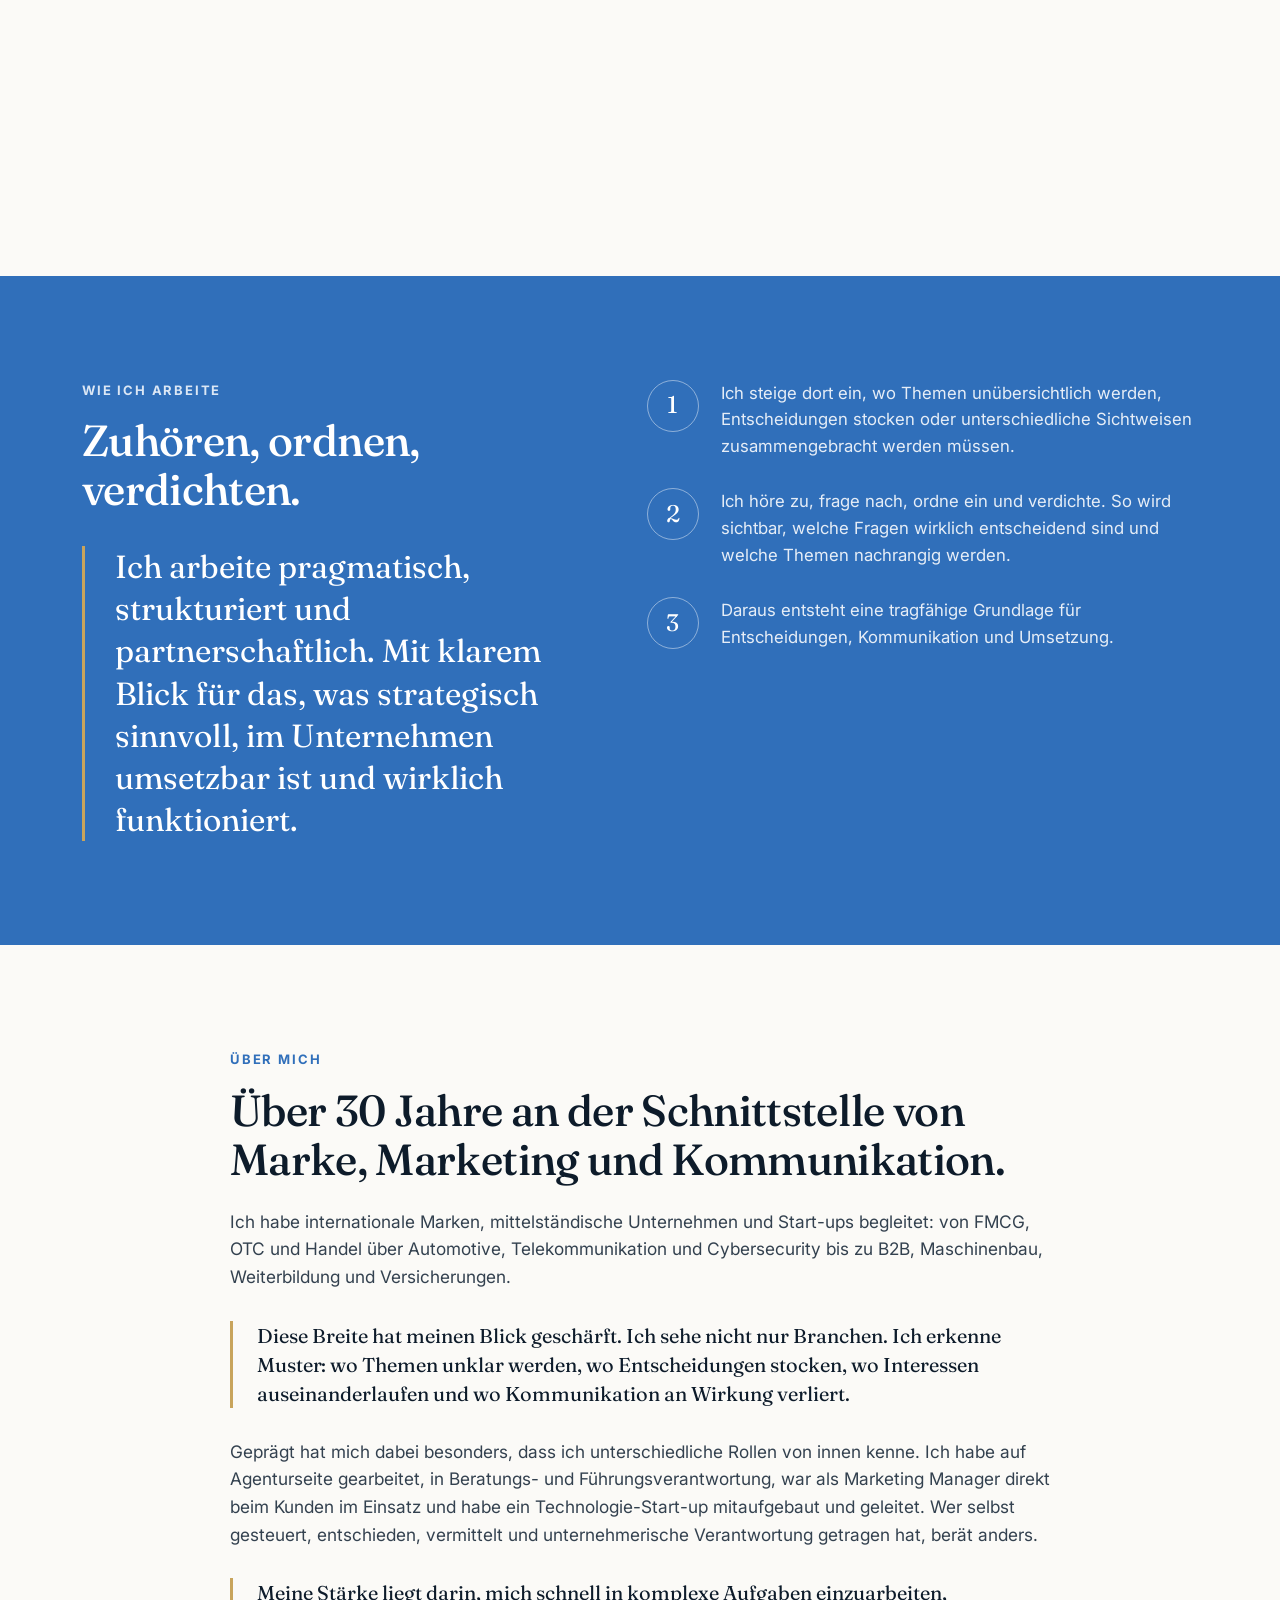
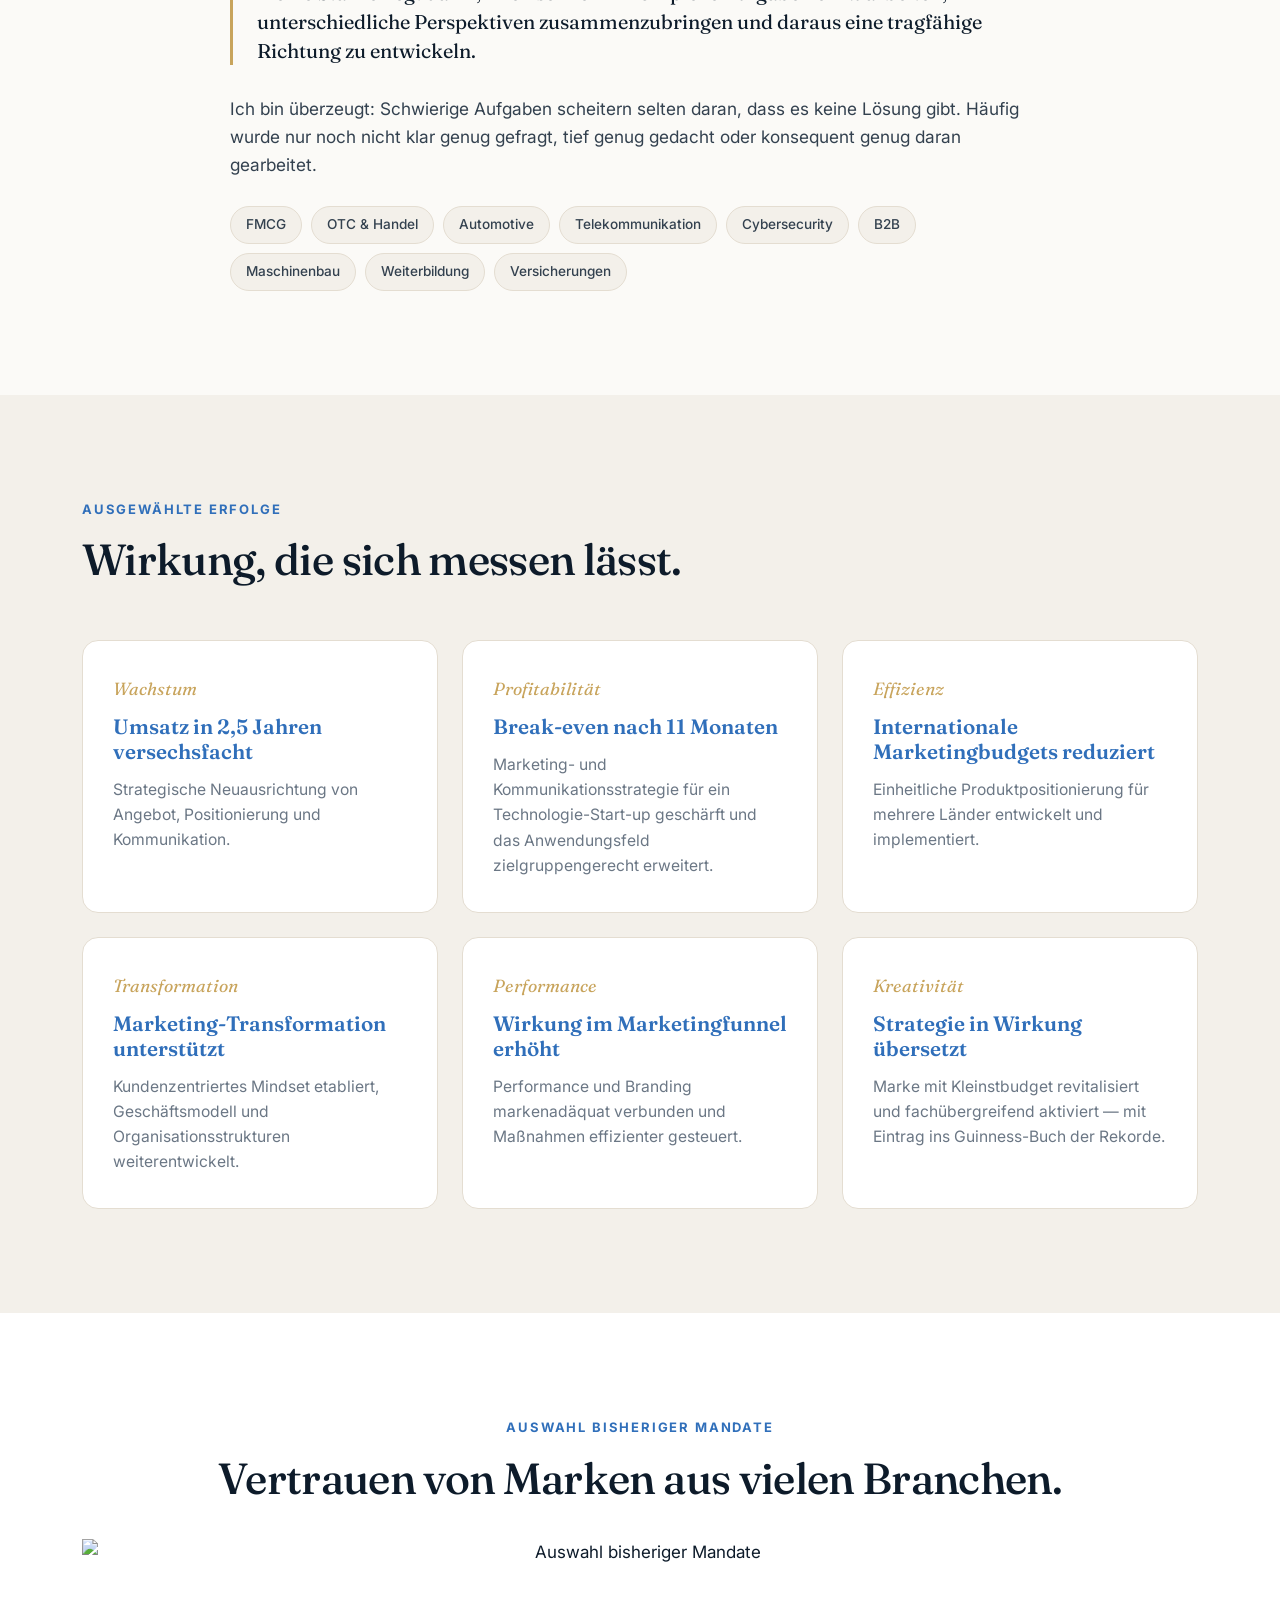
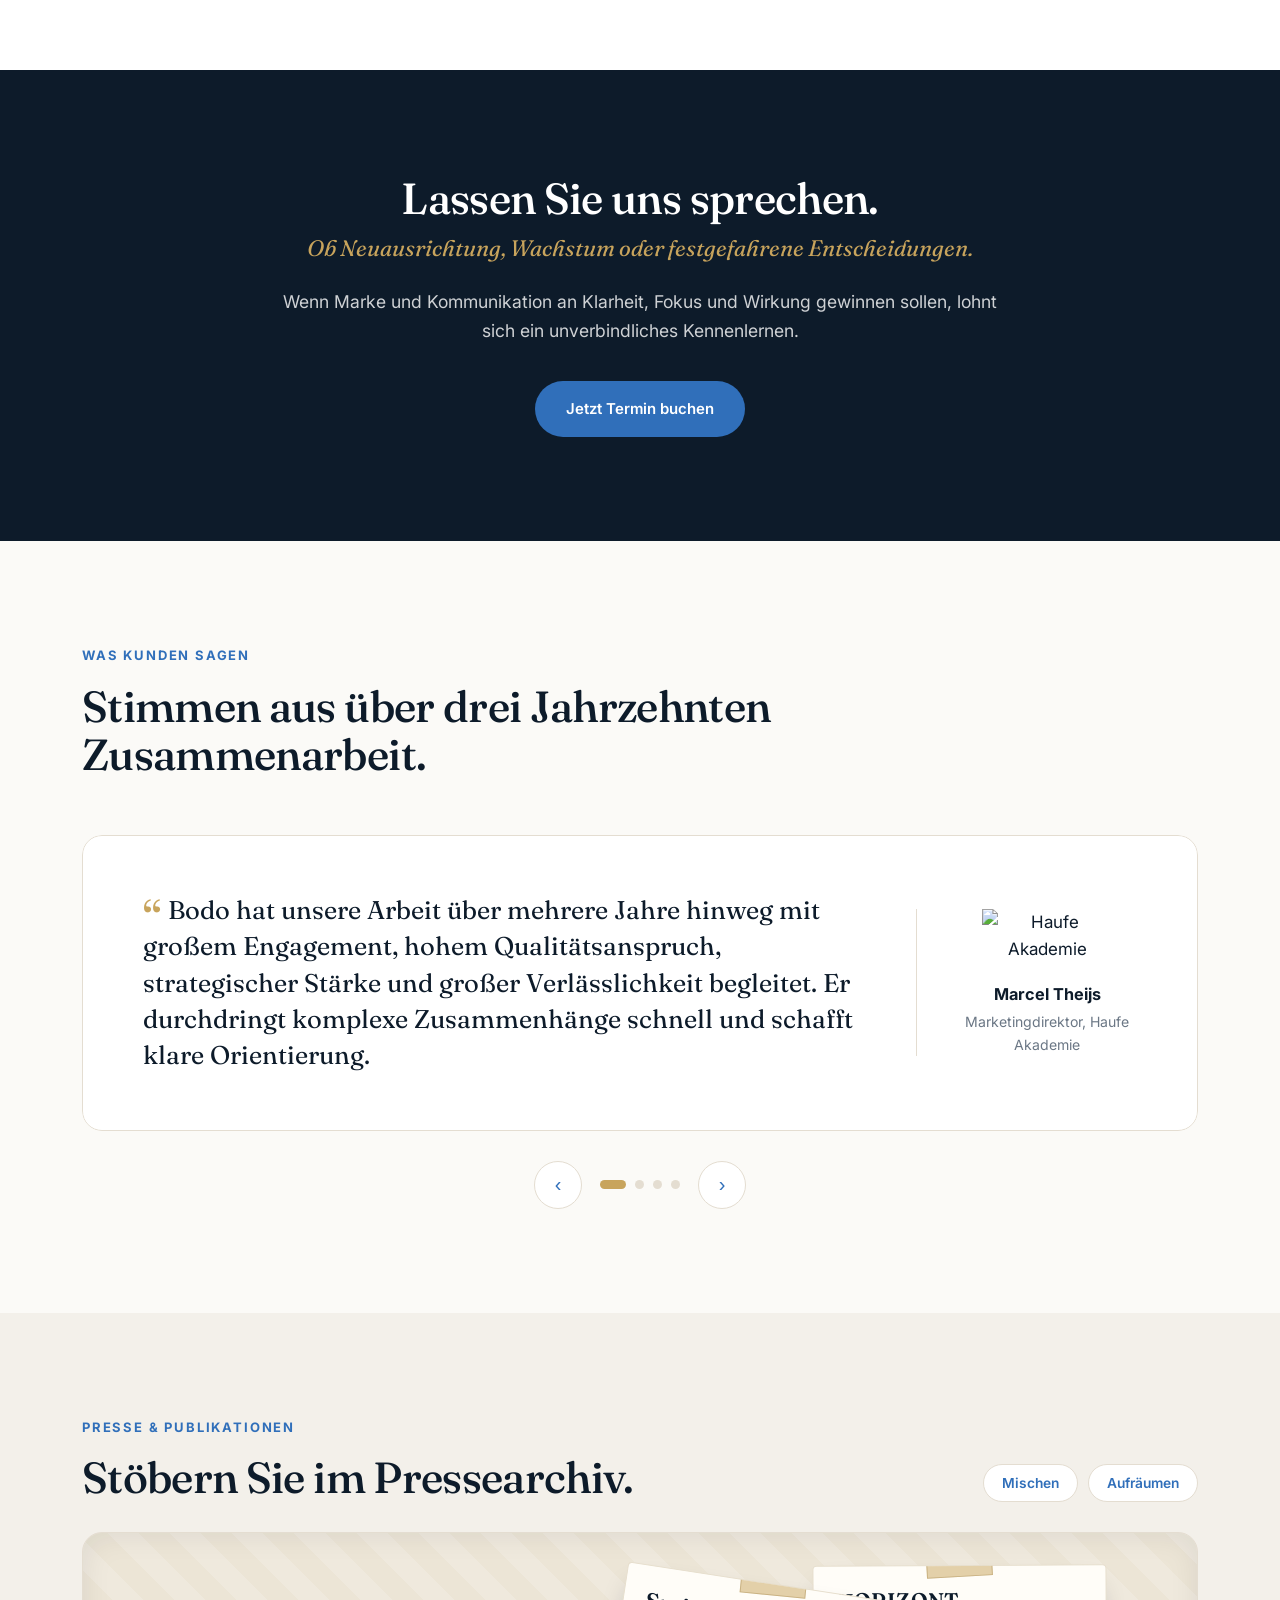
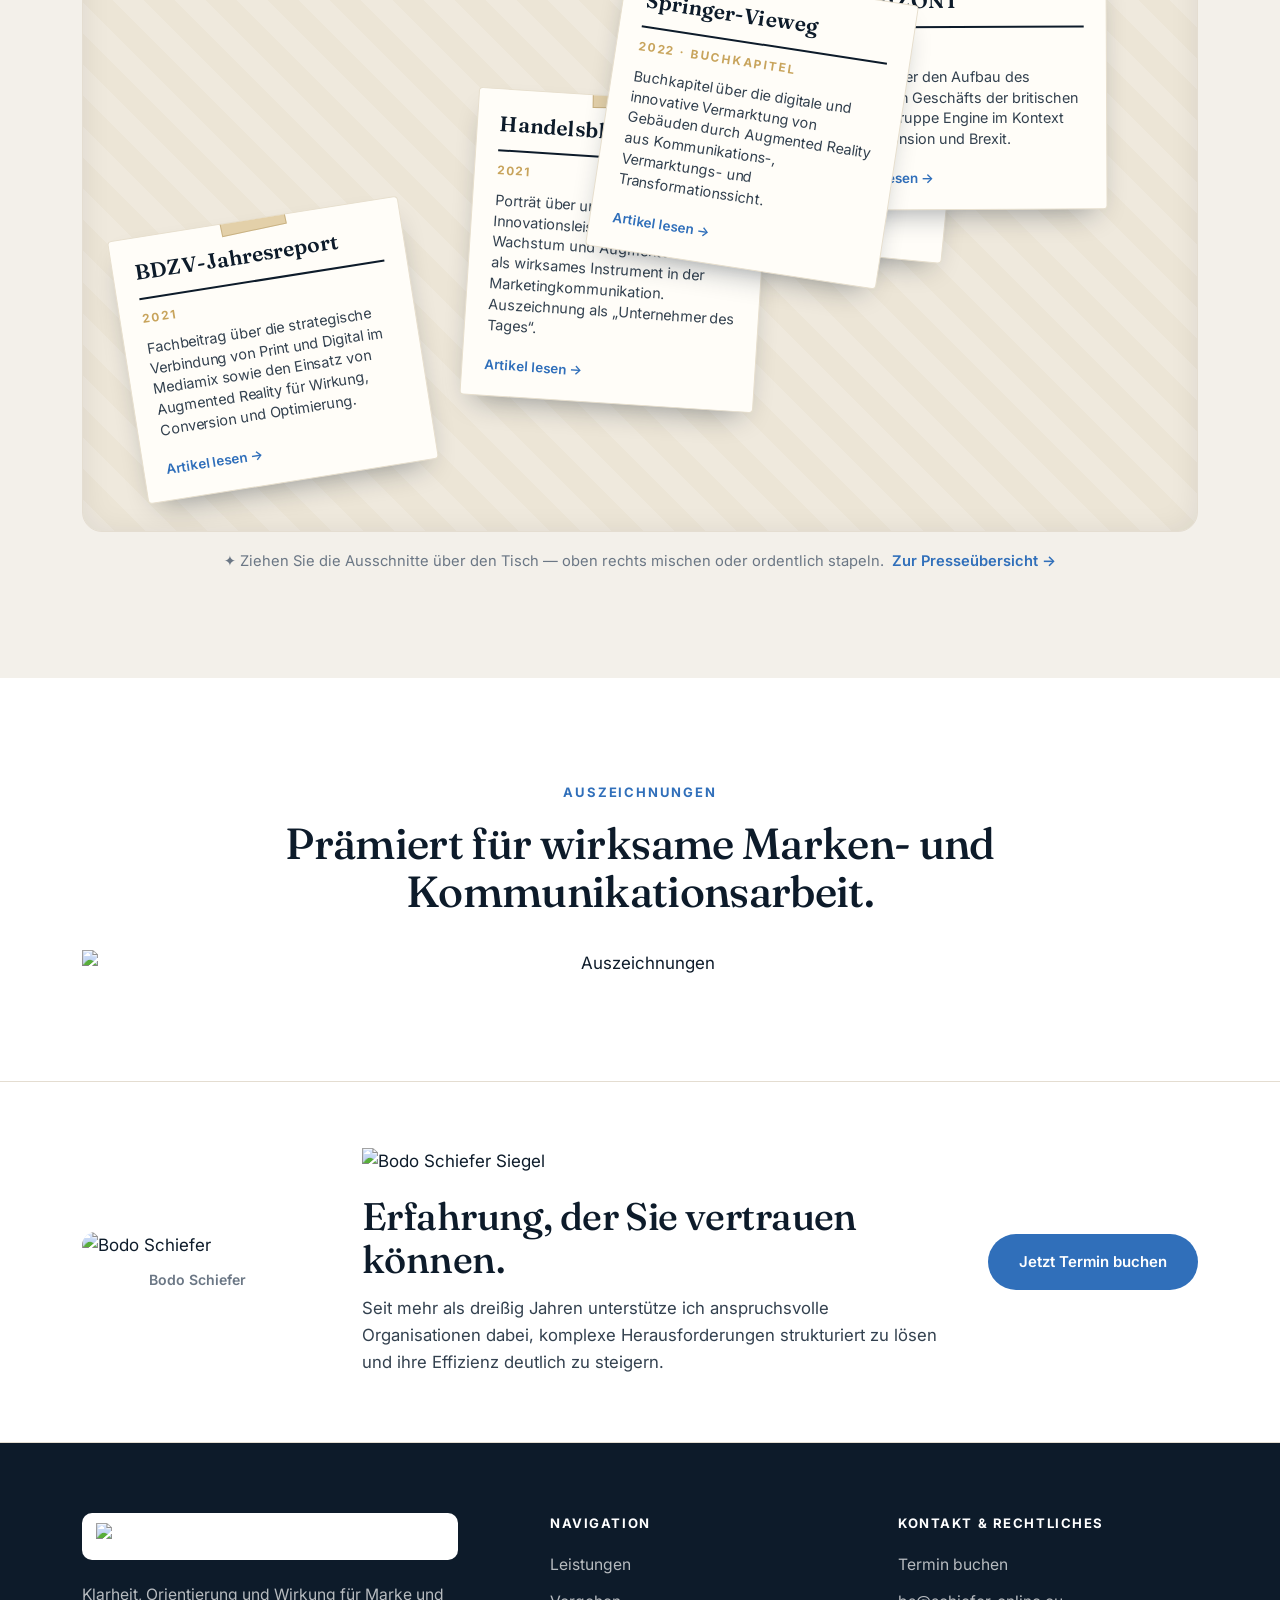
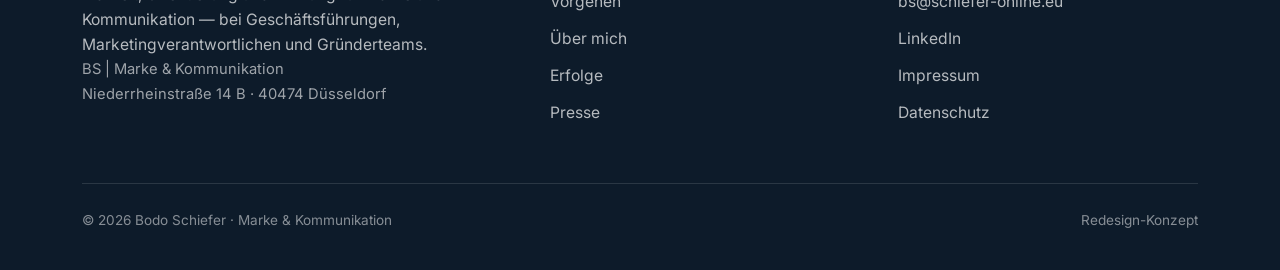
==== commit f0257d2a: "update3" ====
--- a/index.html
+++ b/index.html
@@ -79,15 +79,15 @@
   }
 
   /* LOGO MARQUEE */
-  .marquee{background:var(--ink);padding:20px 0;overflow:hidden;position:relative;border-bottom:1px solid rgba(255,255,255,.08)}
-  .marquee::before,.marquee::after{content:"";position:absolute;top:0;bottom:0;width:90px;z-index:2;pointer-events:none}
-  .marquee::before{left:0;background:linear-gradient(90deg,var(--ink),transparent)}
-  .marquee::after{right:0;background:linear-gradient(270deg,var(--ink),transparent)}
-  .marquee .track{display:flex;width:max-content;animation:scroll 46s linear infinite;align-items:center}
+  .marquee{background:var(--paper);padding:30px 0;overflow:hidden;position:relative;border-top:1px solid var(--line);border-bottom:1px solid var(--line)}
+  .marquee::before,.marquee::after{content:"";position:absolute;top:0;bottom:0;width:110px;z-index:2;pointer-events:none}
+  .marquee::before{left:0;background:linear-gradient(90deg,var(--paper),transparent)}
+  .marquee::after{right:0;background:linear-gradient(270deg,var(--paper),transparent)}
+  .marquee .track{display:flex;width:max-content;animation:scroll 48s linear infinite;align-items:center}
   .marquee:hover .track{animation-play-state:paused}
-  .mq-chip{display:flex;align-items:center;justify-content:center;background:#fff;border-radius:10px;height:58px;min-width:130px;padding:10px 22px;margin:0 12px;box-shadow:0 6px 16px -10px rgba(0,0,0,.5)}
-  .mq-chip img,.mq-chip canvas{height:34px;max-width:220px;width:auto;object-fit:contain;display:block}
-  .mq-chip.txt{font-weight:700;color:var(--ink);font-size:1.02rem;letter-spacing:.01em}
+  .mq-chip{display:flex;align-items:center;justify-content:center;height:46px;margin:0 38px}
+  .mq-chip img,.mq-chip canvas{height:40px;max-width:210px;width:auto;object-fit:contain;display:block}
+  .mq-chip.txt{font-weight:700;color:var(--ink-soft);font-size:1.02rem;letter-spacing:.01em}
   @keyframes scroll{from{transform:translateX(0)}to{transform:translateX(-50%)}}
 
   /* HERO */
@@ -756,11 +756,14 @@
         });
         if(logos.length<6){fallback();return;}
         function chip(l){
-          var pad=Math.round(l.h*0.12);
           var d=document.createElement('div');d.className='mq-chip';
-          var lc=document.createElement('canvas');lc.width=l.w+pad*2;lc.height=l.h+pad*2;
-          var g=lc.getContext('2d');g.fillStyle='#ffffff';g.fillRect(0,0,lc.width,lc.height);
-          g.drawImage(c,l.x,l.y,l.w,l.h,pad,pad,l.w,l.h);
+          var lc=document.createElement('canvas');lc.width=l.w;lc.height=l.h;
+          var g=lc.getContext('2d');
+          g.drawImage(c,l.x,l.y,l.w,l.h,0,0,l.w,l.h);
+          /* weißen Hintergrund transparent machen -> Logos sitzen frei auf dem Seitenhintergrund */
+          var id=g.getImageData(0,0,l.w,l.h),p=id.data;
+          for(var k=0;k<p.length;k+=4){ if(p[k]>240&&p[k+1]>240&&p[k+2]>240){ p[k+3]=0; } }
+          g.putImageData(id,0,0);
           d.appendChild(lc);return d;
         }
         function fill(){logos.forEach(function(l){track.appendChild(chip(l));});}
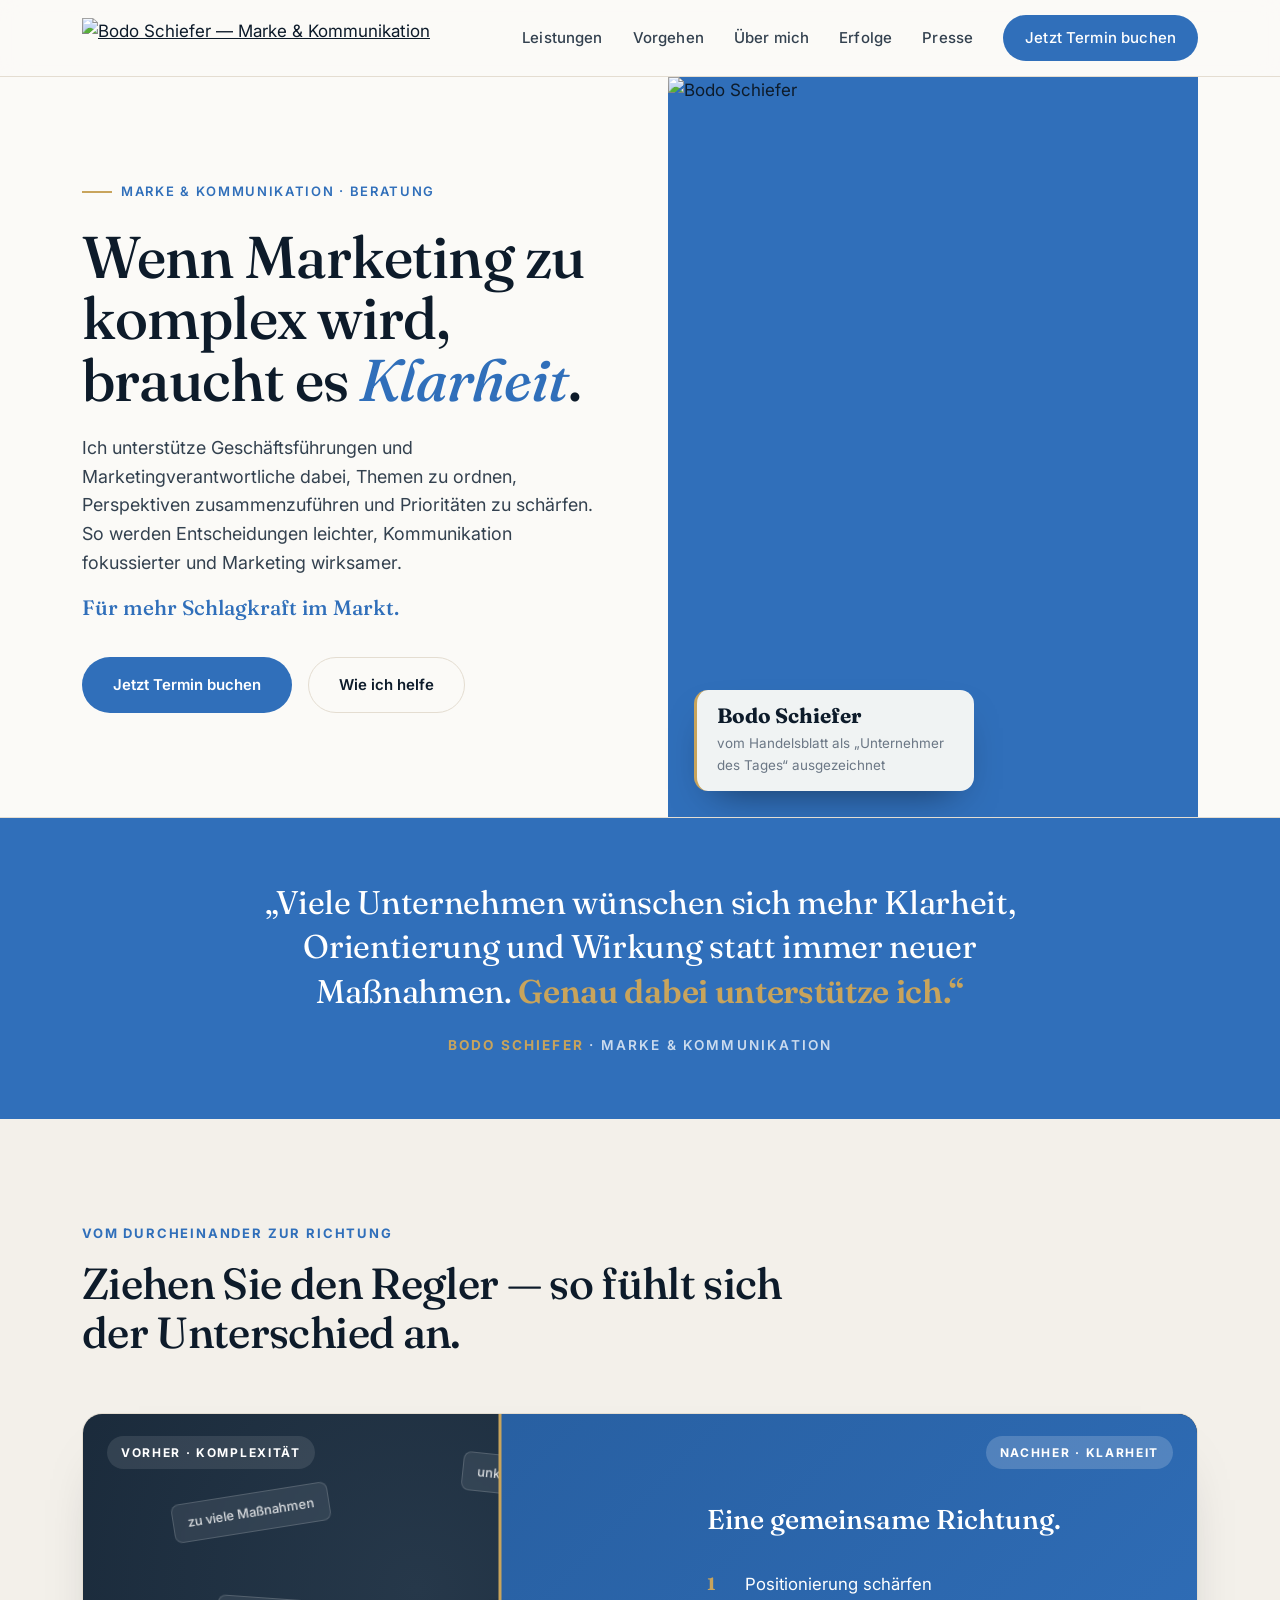
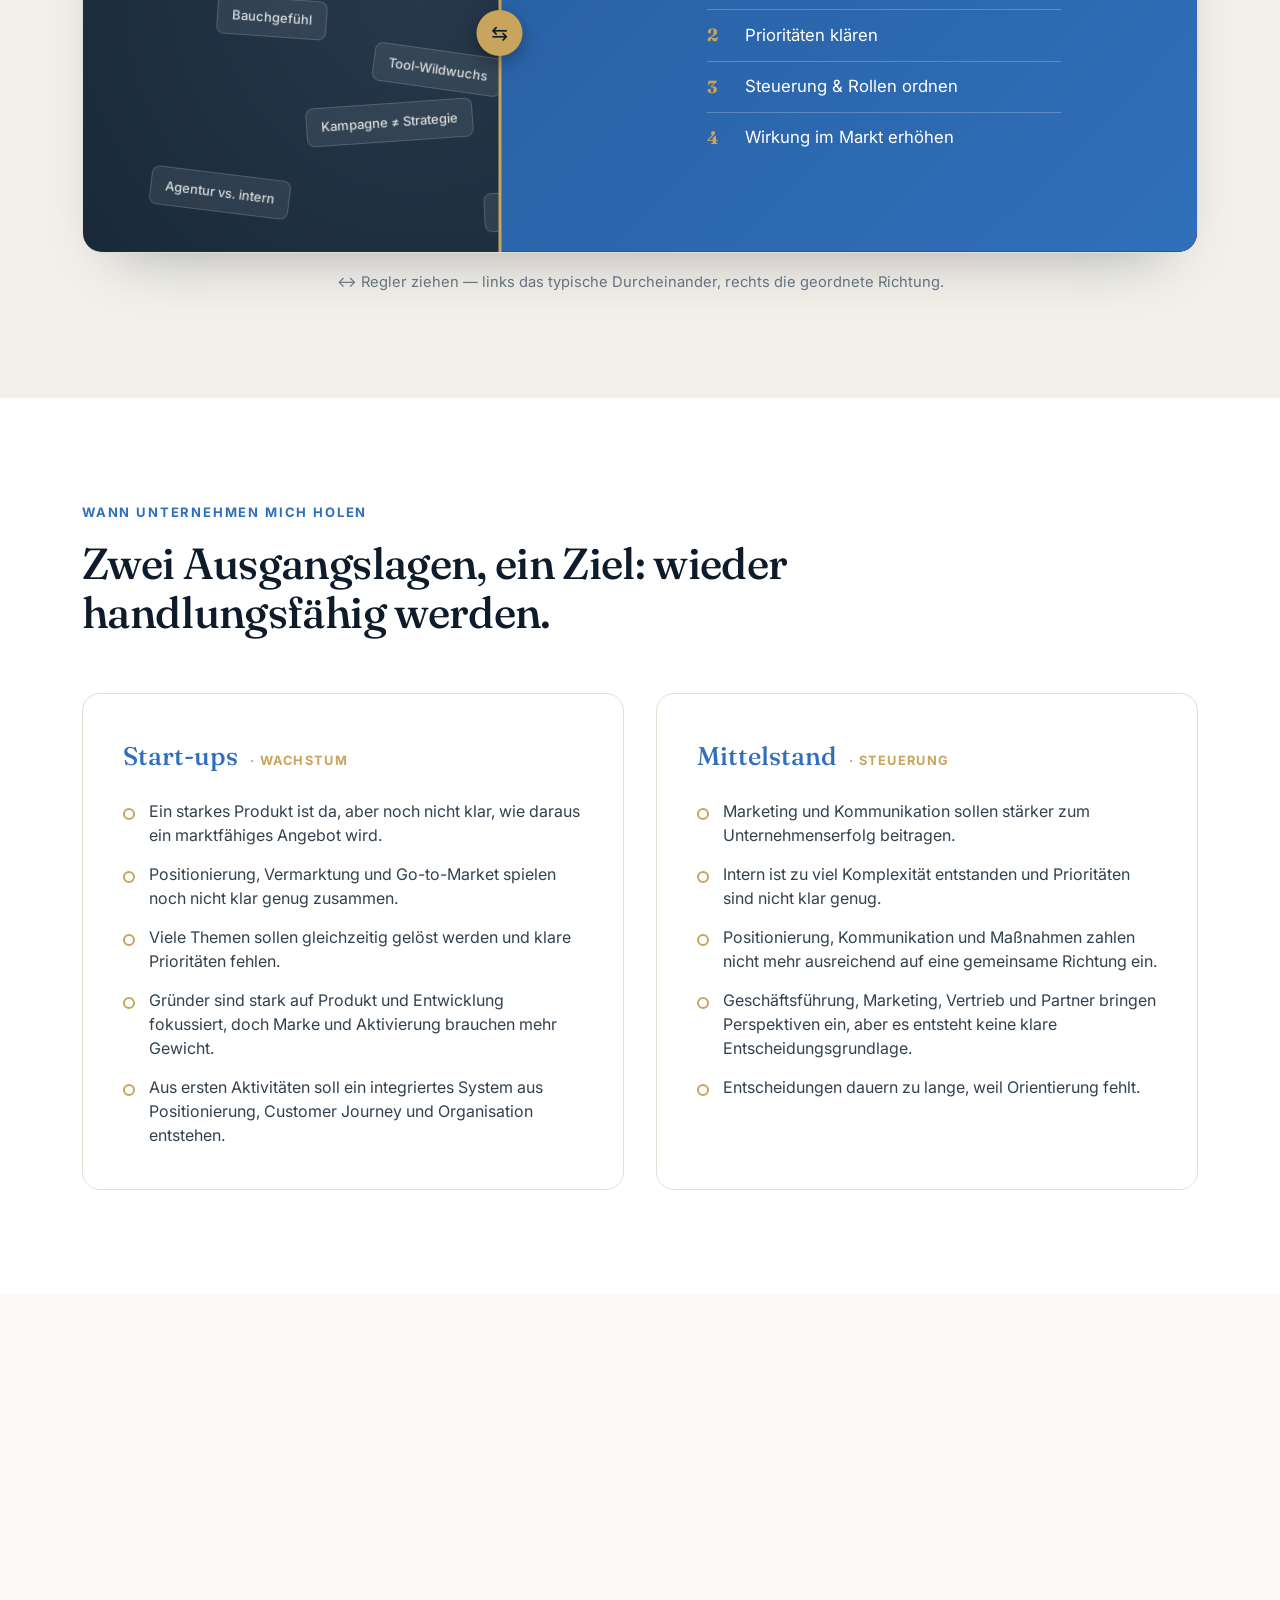
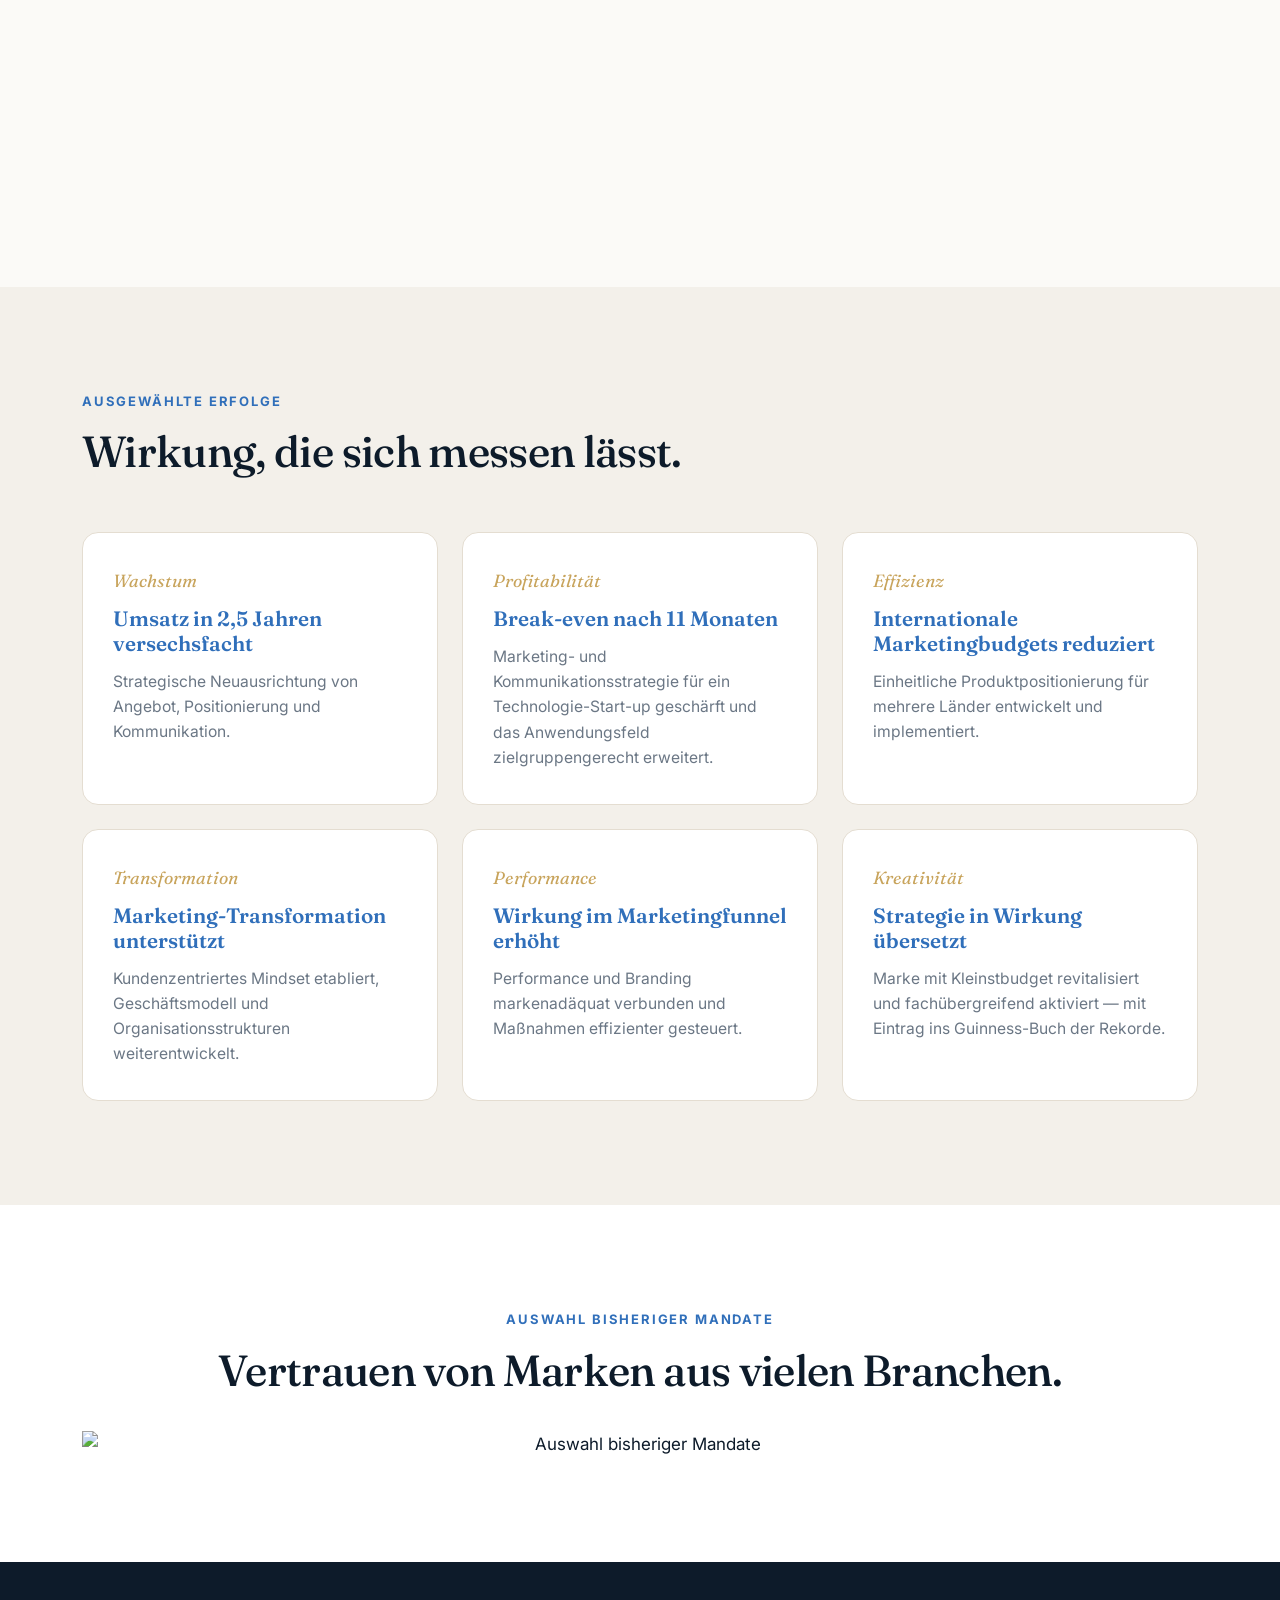
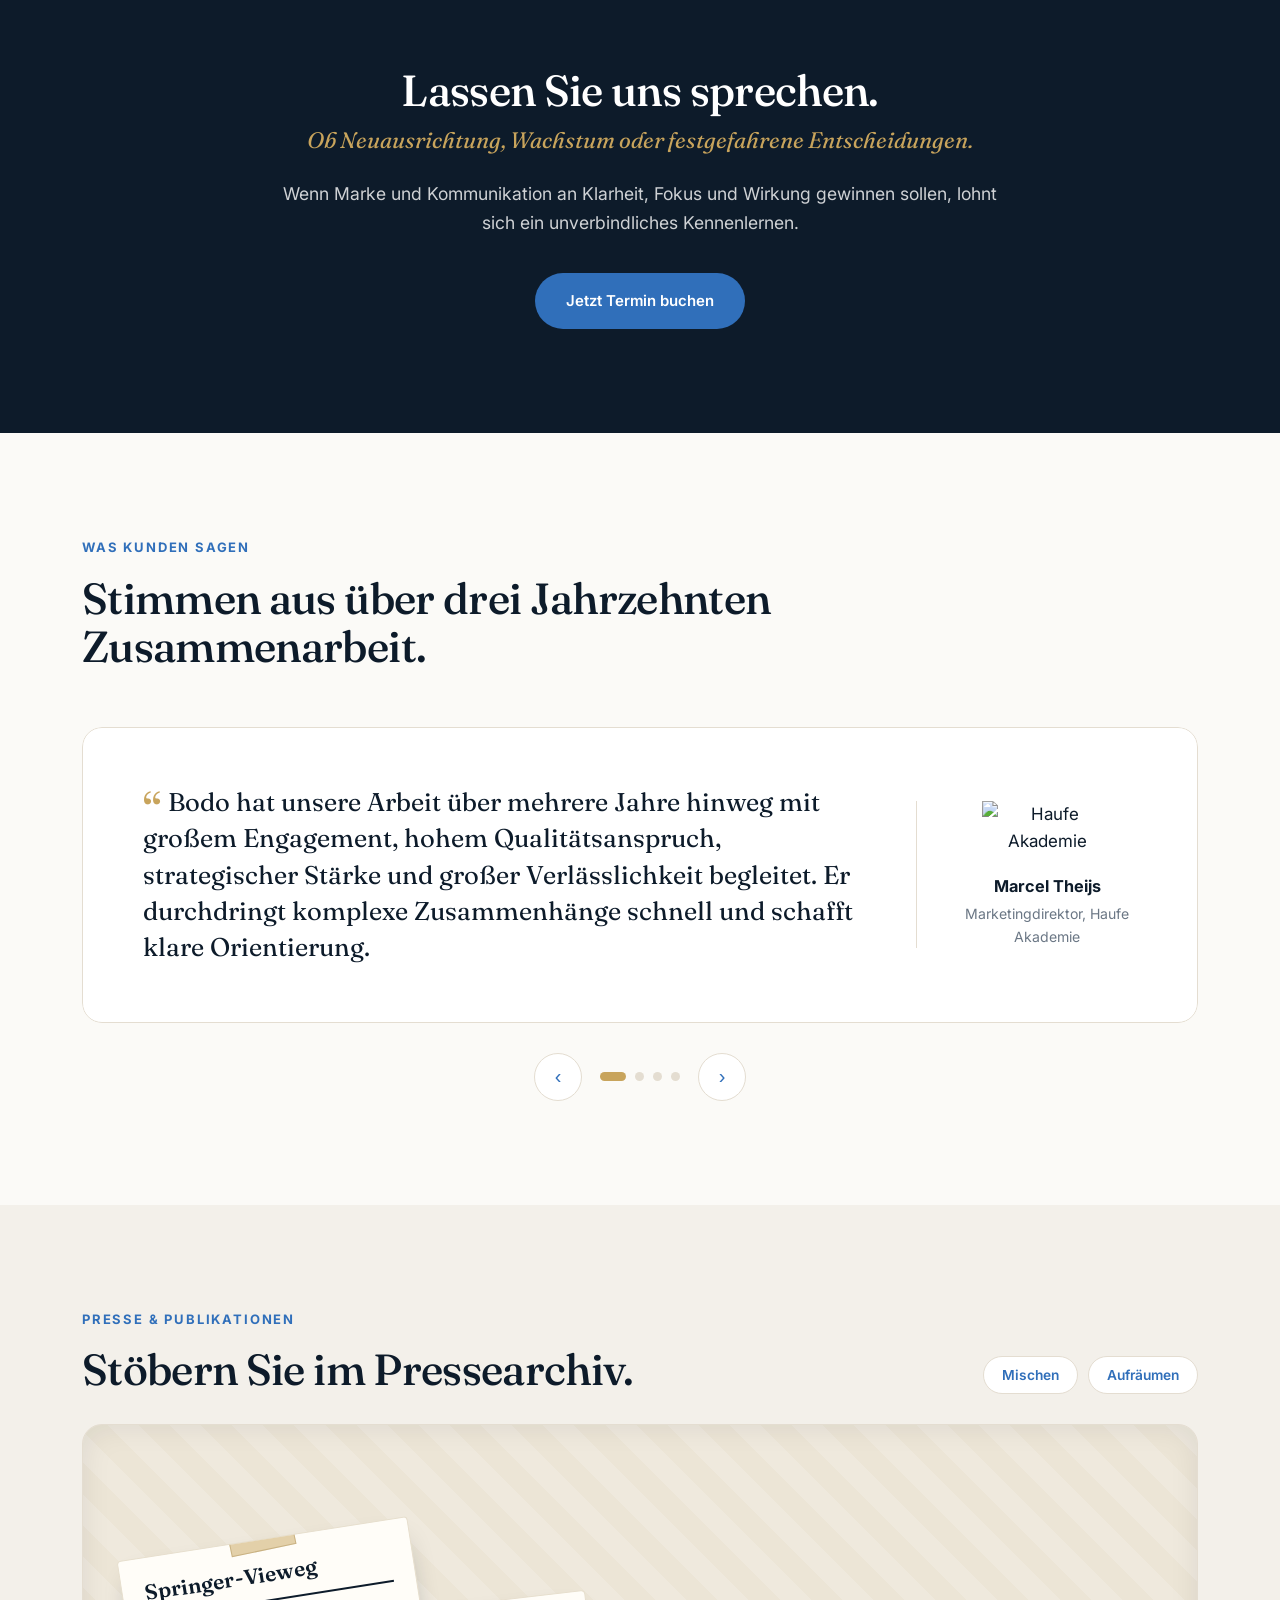
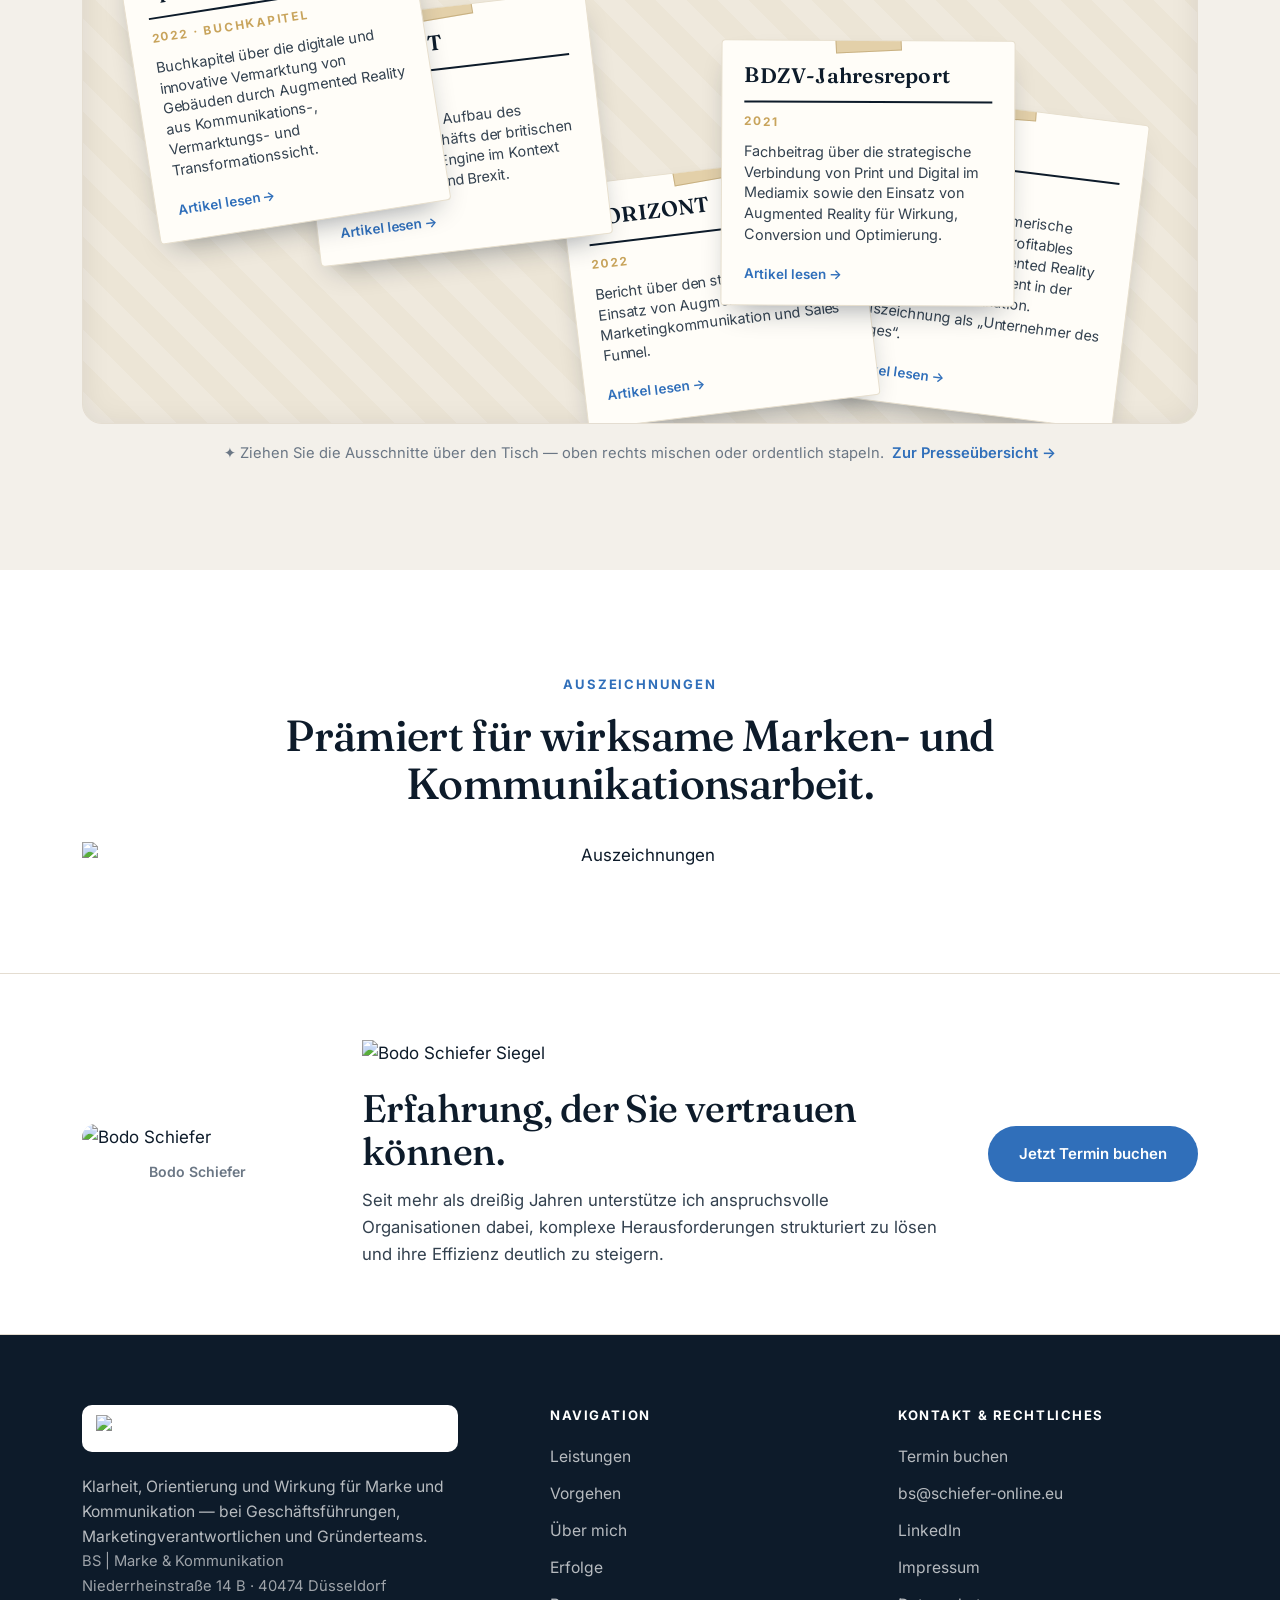
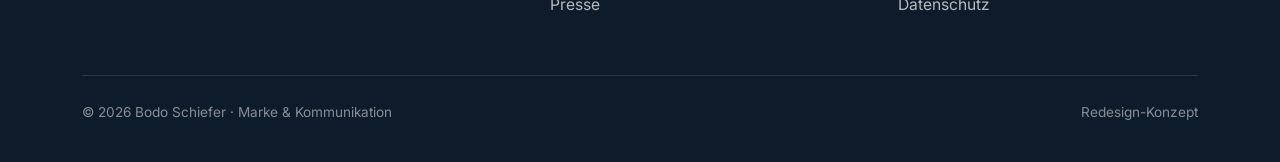
==== commit 1602482c: "Remove homepage logo marquee" ====
--- a/index.html
+++ b/index.html
@@ -78,18 +78,6 @@
     .nav-links.open .nav-cta{margin:10px 32px;text-align:center}
   }
 
-  /* LOGO MARQUEE */
-  .marquee{background:var(--paper);padding:30px 0;overflow:hidden;position:relative;border-top:1px solid var(--line);border-bottom:1px solid var(--line)}
-  .marquee::before,.marquee::after{content:"";position:absolute;top:0;bottom:0;width:110px;z-index:2;pointer-events:none}
-  .marquee::before{left:0;background:linear-gradient(90deg,var(--paper),transparent)}
-  .marquee::after{right:0;background:linear-gradient(270deg,var(--paper),transparent)}
-  .marquee .track{display:flex;width:max-content;animation:scroll 48s linear infinite;align-items:center}
-  .marquee:hover .track{animation-play-state:paused}
-  .mq-chip{display:flex;align-items:center;justify-content:center;height:46px;margin:0 38px}
-  .mq-chip img,.mq-chip canvas{height:40px;max-width:210px;width:auto;object-fit:contain;display:block}
-  .mq-chip.txt{font-weight:700;color:var(--ink-soft);font-size:1.02rem;letter-spacing:.01em}
-  @keyframes scroll{from{transform:translateX(0)}to{transform:translateX(-50%)}}
-
   /* HERO */
   .hero{padding:0;border-bottom:1px solid var(--line);overflow:hidden}
   .hero-grid{display:grid;grid-template-columns:1.05fr .95fr;min-height:min(84vh,740px)}
@@ -343,10 +331,6 @@
   </div>
 </header>
 
-<!-- LOGO MARQUEE -->
-<div class="marquee" aria-label="Kunden und Partner">
-  <div class="track" id="mtrack"></div>
-</div>
 
 <!-- HERO -->
 <section class="hero" id="top">
@@ -713,66 +697,6 @@
   /* reveal */
   var io=new IntersectionObserver(function(es){es.forEach(function(e){if(e.isIntersecting){e.target.classList.add('in');io.unobserve(e.target)}})},{threshold:.1});
   document.querySelectorAll('.reveal').forEach(function(el){io.observe(el)});
-
-  /* ---------- LOGO MARQUEE (echte Logos: Laufzeit-Crop aus Bodos Logoteppich) ---------- */
-  (function(){
-    var track=document.getElementById('mtrack');
-    var LT='https://images.squarespace-cdn.com/content/v1/6a32c6145ae9fb6c0acd608d/2d6f1e47-b733-46d5-9912-f815d85c6ae2/Logoteppich+Website.png?format=2500w';
-    var fb=[
-      {u:'https://images.squarespace-cdn.com/content/v1/6a32c6145ae9fb6c0acd608d/b0e5a30d-fc44-4287-a1ed-6869da3db307/Logo+AKA.png',a:'Haufe Akademie'},
-      {u:'https://images.squarespace-cdn.com/content/v1/6a32c6145ae9fb6c0acd608d/69abed7b-b21a-4ac8-ae4d-af438e9ff5fc/Logo+BI+fu%CC%88r+Kundenzitat.png',a:'Boehringer Ingelheim'},
-      {u:'https://images.squarespace-cdn.com/content/v1/6a32c6145ae9fb6c0acd608d/6a64f065-429d-43eb-af2f-ef012d0d8e00/Logo+Volvo+fu%CC%88r+Kundenzitat.png',a:'Volvo'},
-      {u:'https://images.squarespace-cdn.com/content/v1/6a32c6145ae9fb6c0acd608d/3ea1f9a7-ccdf-4942-9719-94f07ebe837e/Logo+snoopstar+fu%CC%88r+Kundenzitat.png',a:'snoopstar'}
-    ];
-    function fallback(){
-      track.innerHTML='';
-      function add(){fb.forEach(function(f){var d=document.createElement('div');d.className='mq-chip';var im=new Image();im.src=f.u;im.alt=f.a;d.appendChild(im);track.appendChild(d);});}
-      add();add();
-    }
-    var img=new Image();img.crossOrigin='anonymous';
-    img.onload=function(){
-      try{
-        var W=img.naturalWidth,H=img.naturalHeight;
-        var c=document.createElement('canvas');c.width=W;c.height=H;
-        var cx=c.getContext('2d');cx.drawImage(img,0,0);
-        var data=cx.getImageData(0,0,W,H).data;
-        function ink(x,y){var i=(y*W+x)*4;return data[i+3]>30&&(data[i]<238||data[i+1]<238||data[i+2]<238);}
-        function rowInk(y){for(var x=0;x<W;x+=3)if(ink(x,y))return true;return false;}
-        var bands=[],inb=false,st=0,y;
-        for(y=0;y<H;y++){var r=rowInk(y);if(r&&!inb){inb=true;st=y;}else if(!r&&inb){inb=false;if(y-st>25)bands.push([st,y]);}}
-        if(inb)bands.push([st,H]);
-        function colInk(x,y0,y1){for(var yy=y0;yy<y1;yy+=2)if(ink(x,yy))return true;return false;}
-        var logos=[];
-        bands.forEach(function(b){
-          var y0=b[0],y1=b[1],raw=[],inc=false,xs=0,x;
-          for(x=0;x<W;x++){var h=colInk(x,y0,y1);if(h&&!inc){inc=true;xs=x;}else if(!h&&inc){inc=false;raw.push([xs,x]);}}
-          if(inc)raw.push([xs,W]);
-          var m=[];raw.forEach(function(s){if(m.length&&s[0]-m[m.length-1][1]<110)m[m.length-1][1]=s[1];else m.push([s[0],s[1]]);});
-          m.filter(function(o){return o[1]-o[0]>35;}).forEach(function(o){
-            var x0=o[0],x1=o[1],ty0=y1,ty1=y0,yy,xx;
-            for(yy=y0;yy<y1;yy++){var hit=false;for(xx=x0;xx<x1;xx+=2){if(ink(xx,yy)){hit=true;break;}}if(hit){if(yy<ty0)ty0=yy;if(yy>ty1)ty1=yy;}}
-            logos.push({x:x0,y:ty0,w:x1-x0,h:ty1-ty0+1});
-          });
-        });
-        if(logos.length<6){fallback();return;}
-        function chip(l){
-          var d=document.createElement('div');d.className='mq-chip';
-          var lc=document.createElement('canvas');lc.width=l.w;lc.height=l.h;
-          var g=lc.getContext('2d');
-          g.drawImage(c,l.x,l.y,l.w,l.h,0,0,l.w,l.h);
-          /* weißen Hintergrund transparent machen -> Logos sitzen frei auf dem Seitenhintergrund */
-          var id=g.getImageData(0,0,l.w,l.h),p=id.data;
-          for(var k=0;k<p.length;k+=4){ if(p[k]>240&&p[k+1]>240&&p[k+2]>240){ p[k+3]=0; } }
-          g.putImageData(id,0,0);
-          d.appendChild(lc);return d;
-        }
-        function fill(){logos.forEach(function(l){track.appendChild(chip(l));});}
-        track.innerHTML='';fill();fill();
-      }catch(e){fallback();}
-    };
-    img.onerror=fallback;
-    img.src=LT;
-  })();
 
   /* ---------- CHAOS -> CLARITY ---------- */
   (function(){
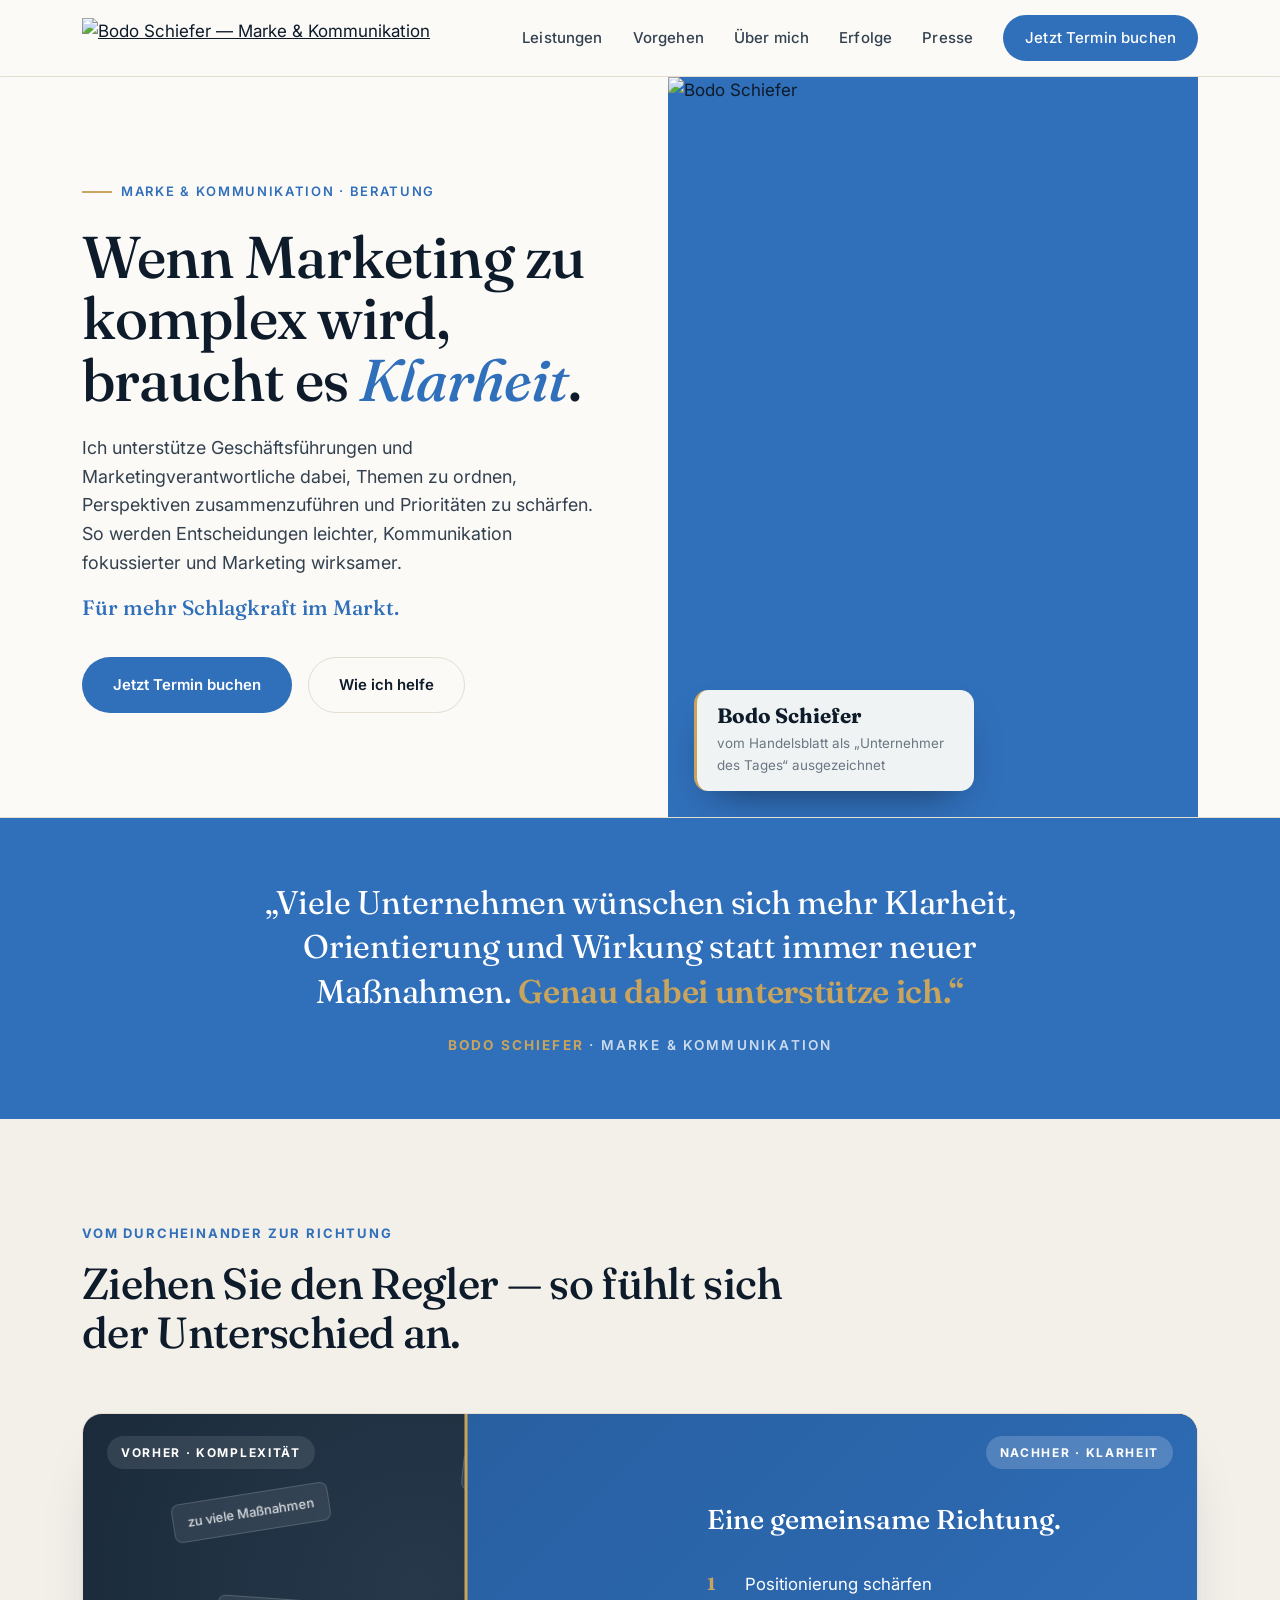
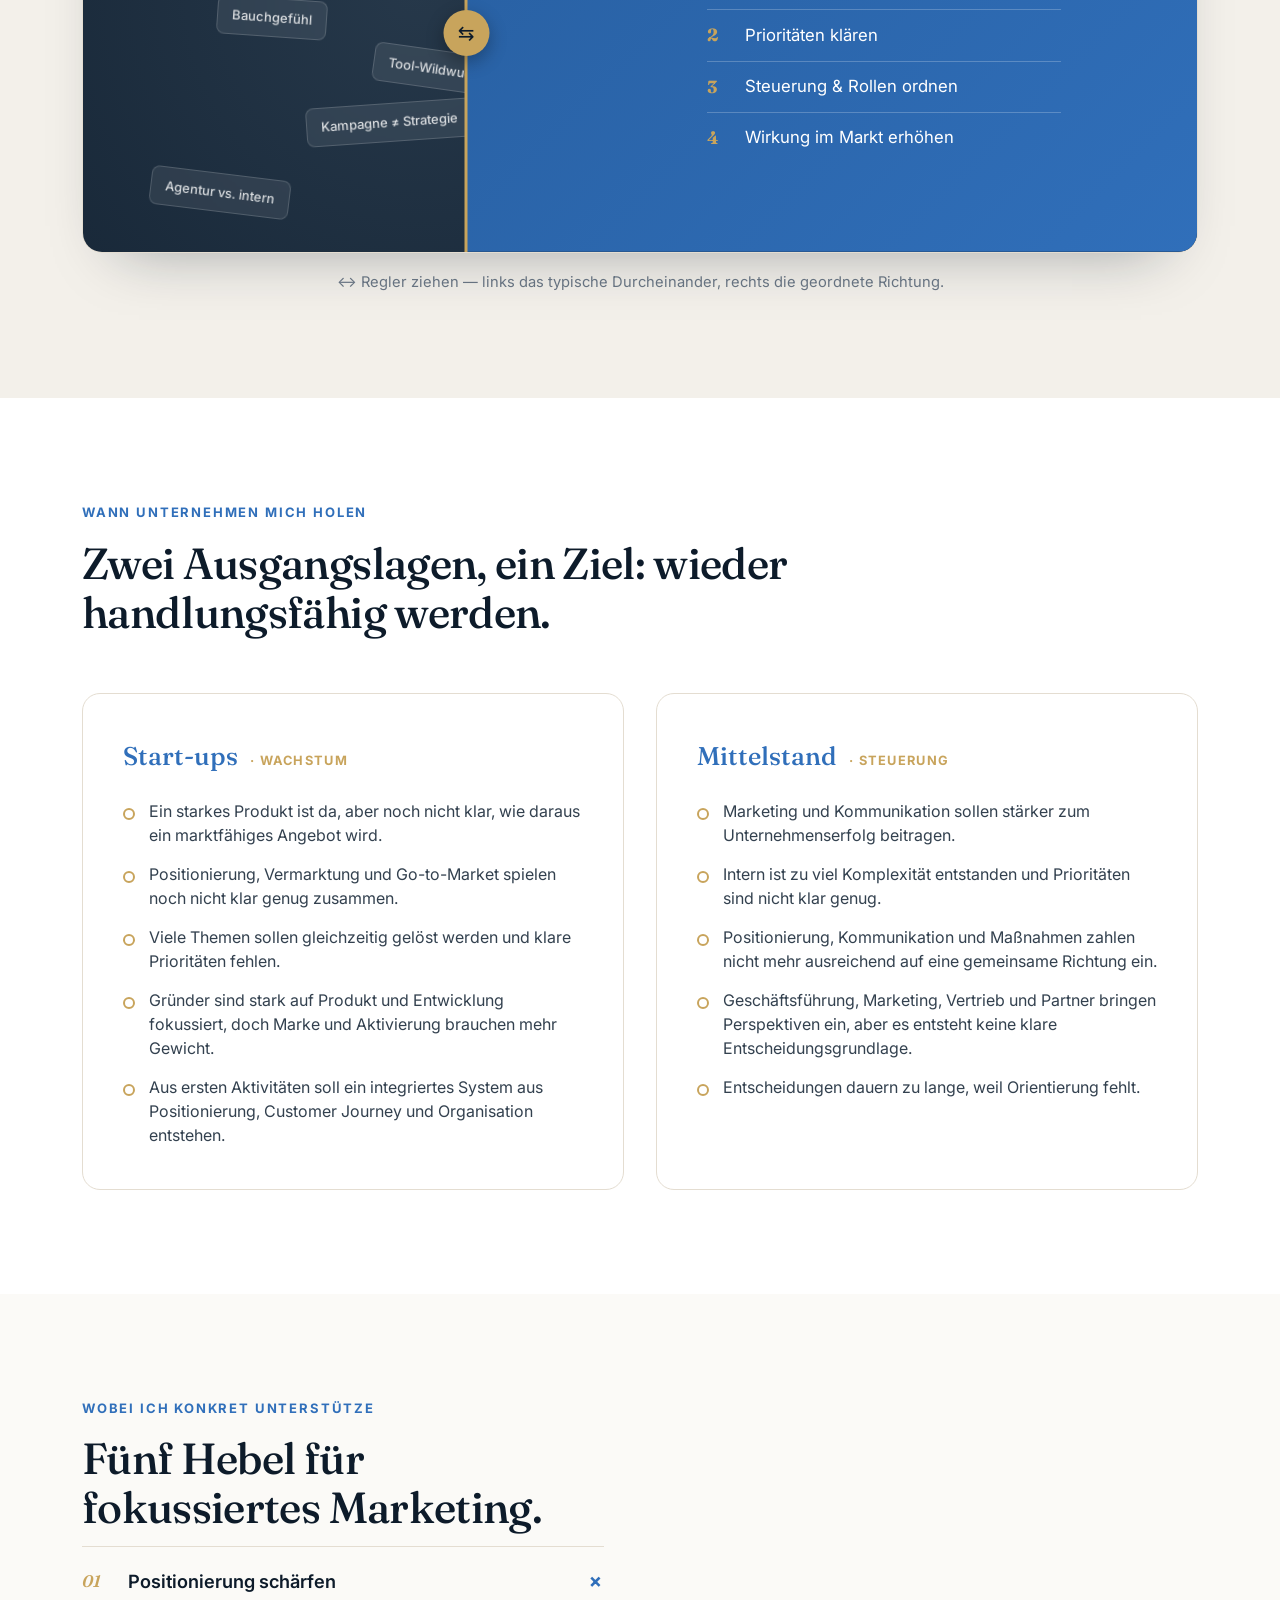
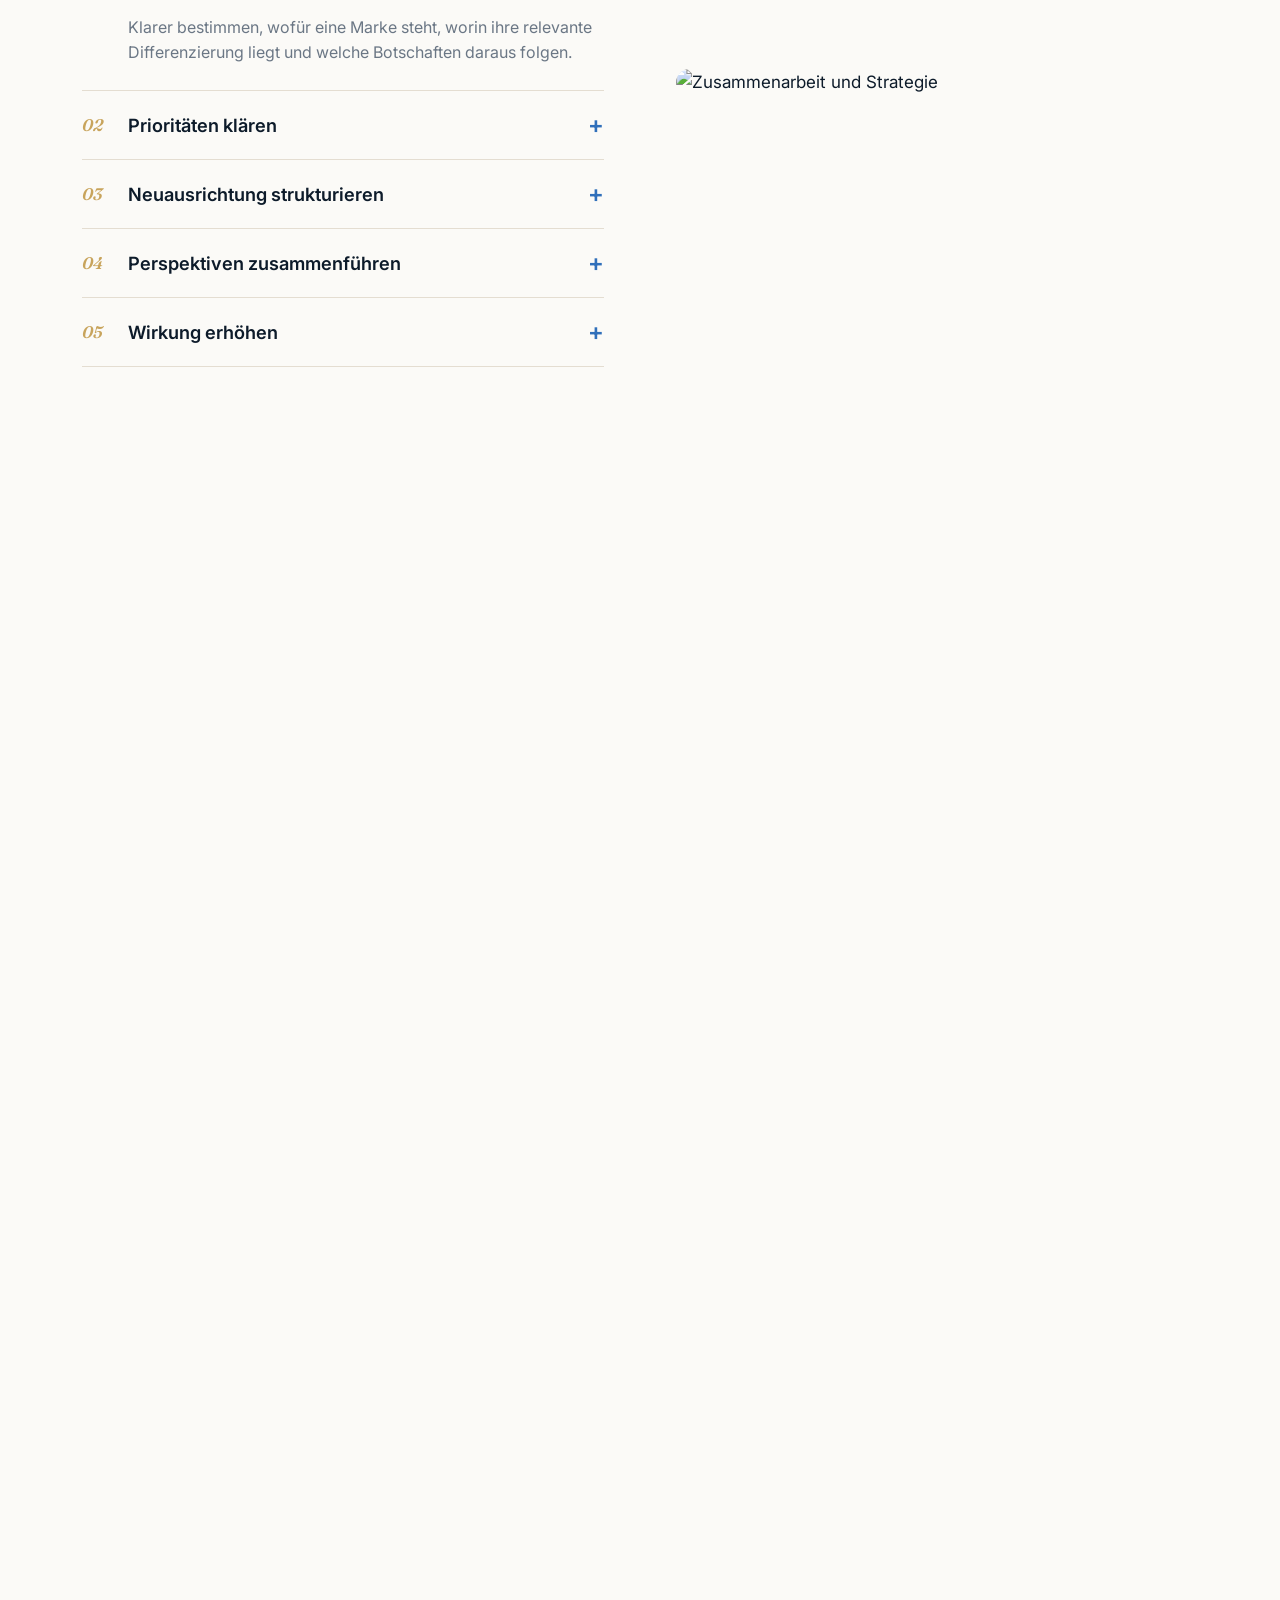
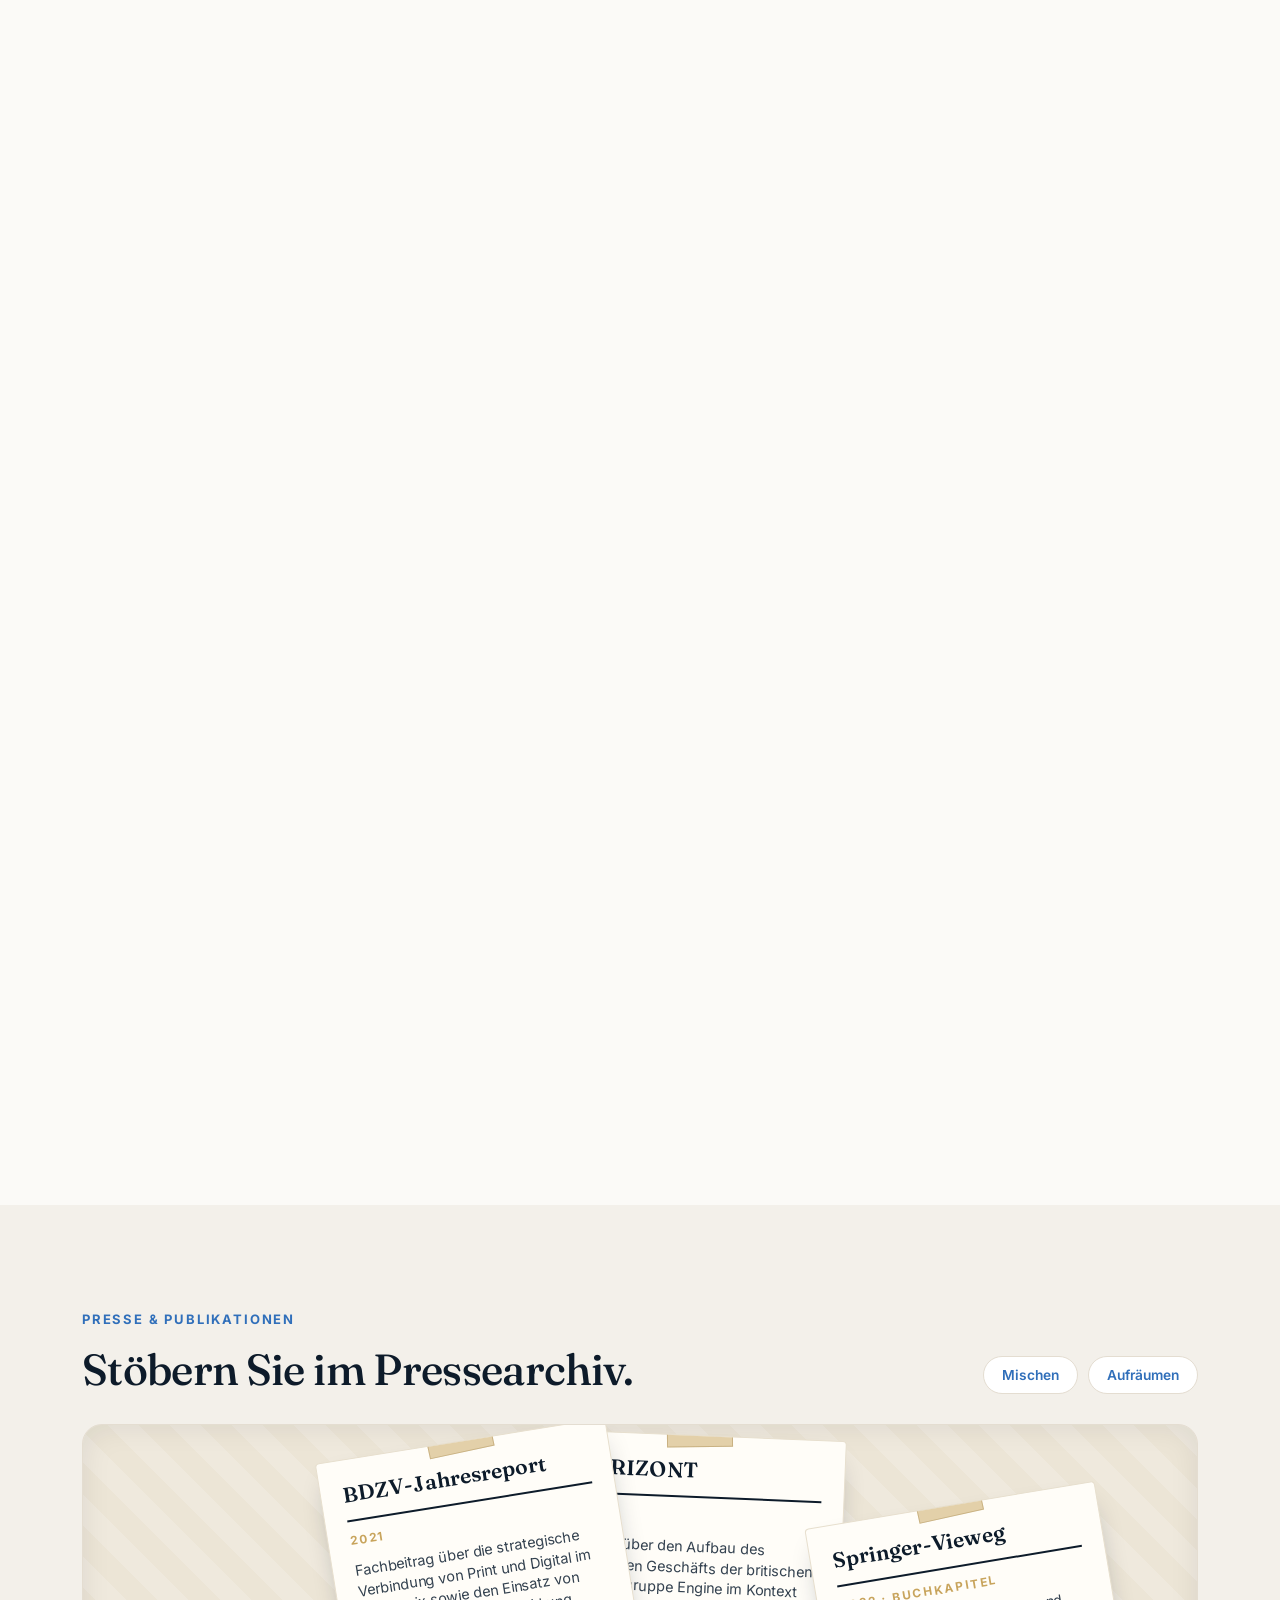
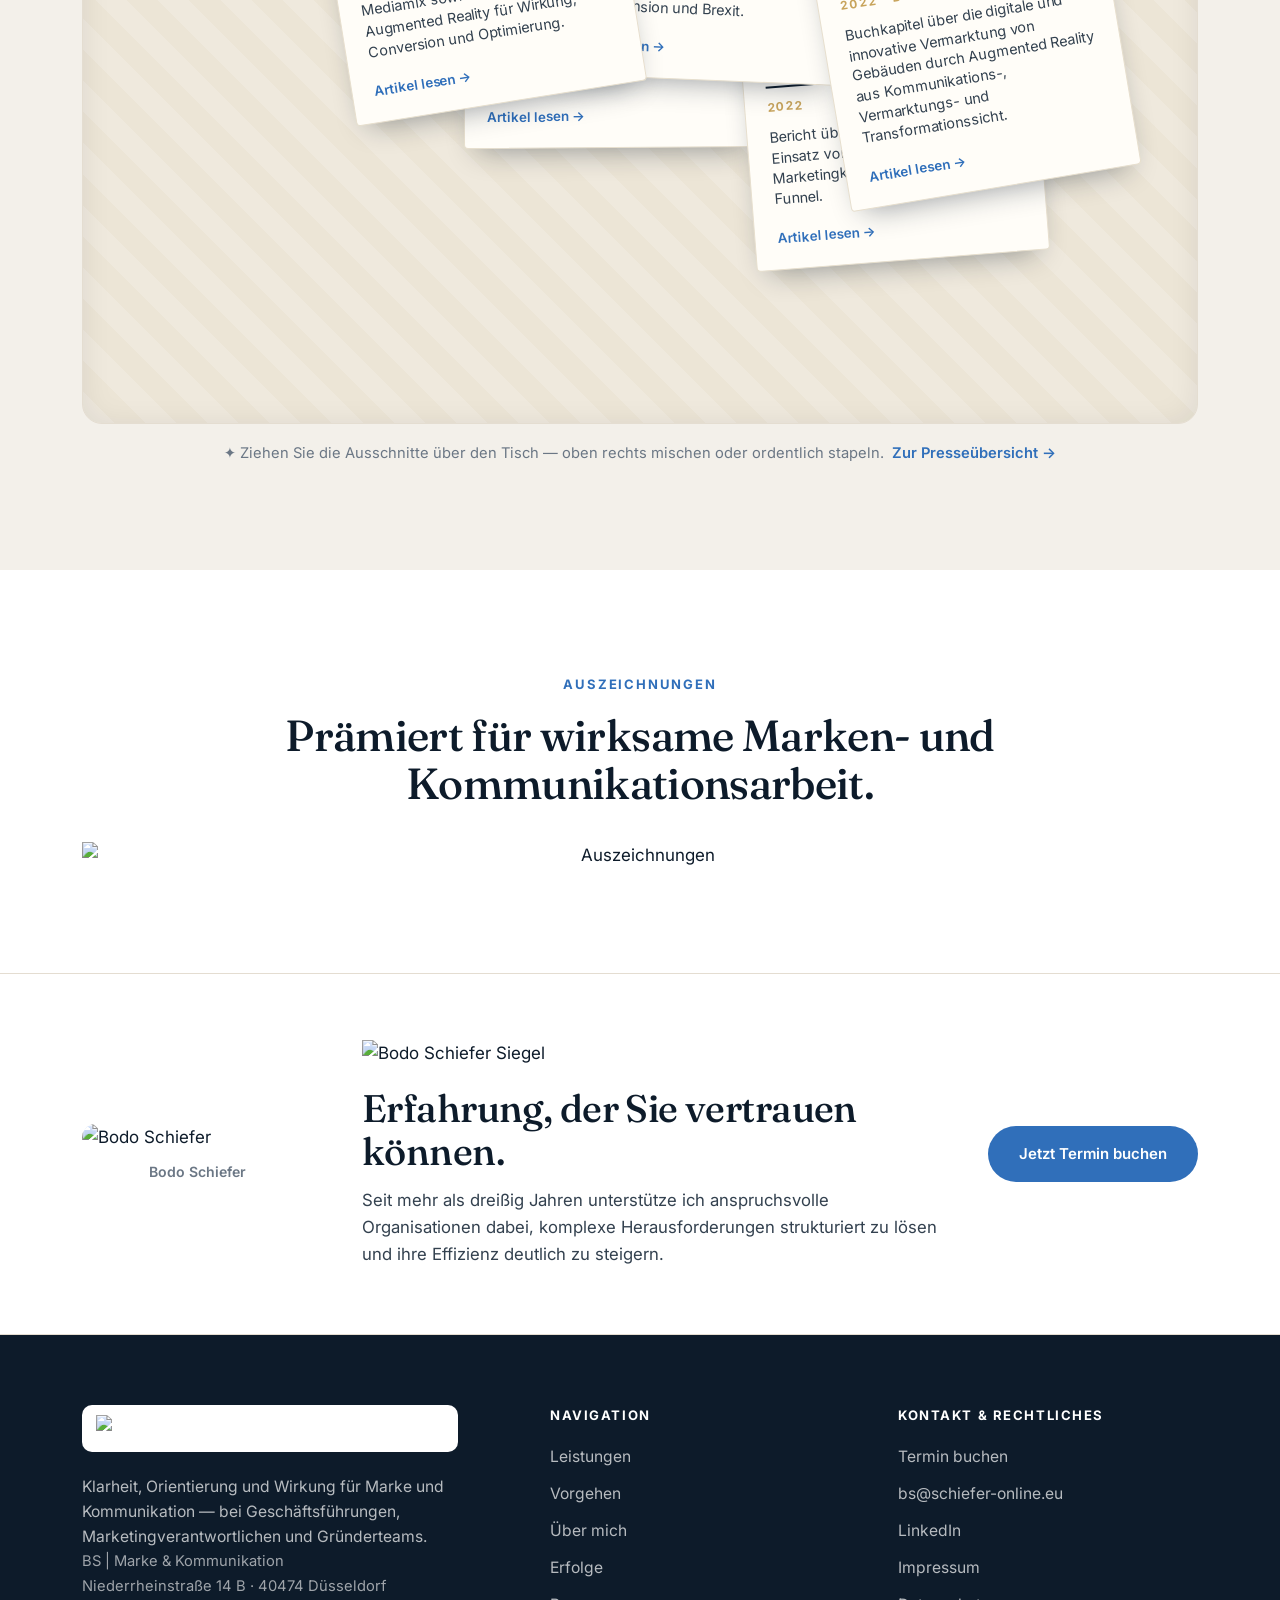
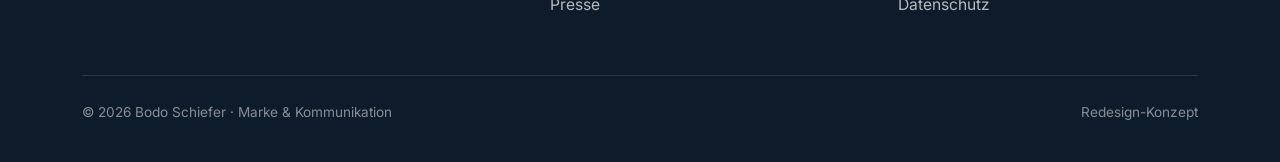
==== commit 57343f64: "Last Update" ====
--- a/index.html
+++ b/index.html
@@ -324,7 +324,7 @@
       <a href="#vorgehen">Vorgehen</a>
       <a href="#ueber-mich">Über mich</a>
       <a href="#erfolge">Erfolge</a>
-      <a href="presse.html">Presse</a>
+      <a href="presse/">Presse</a>
       <a href="#" data-book class="nav-cta">Jetzt Termin buchen</a>
     </nav>
     <button class="menu-btn" id="menuBtn" aria-label="Menü">☰</button>
@@ -616,7 +616,7 @@
       </div>
     </div>
     <div class="table" id="table"></div>
-    <p class="press-hint">✦ Ziehen Sie die Ausschnitte über den Tisch — oben rechts mischen oder ordentlich stapeln. &nbsp;<a href="presse.html" style="color:var(--blue);font-weight:600;text-decoration:none">Zur Presseübersicht →</a></p>
+    <p class="press-hint">✦ Ziehen Sie die Ausschnitte über den Tisch — oben rechts mischen oder ordentlich stapeln. &nbsp;<a href="presse/" style="color:var(--blue);font-weight:600;text-decoration:none">Zur Presseübersicht →</a></p>
   </div>
 </section>
 
@@ -658,19 +658,19 @@
       </div>
       <div class="foot-col">
         <h5>Navigation</h5>
-        <a href="index.html#leistungen">Leistungen</a>
-        <a href="index.html#vorgehen">Vorgehen</a>
-        <a href="index.html#ueber-mich">Über mich</a>
-        <a href="index.html#erfolge">Erfolge</a>
-        <a href="presse.html">Presse</a>
+        <a href="#leistungen">Leistungen</a>
+        <a href="#vorgehen">Vorgehen</a>
+        <a href="#ueber-mich">Über mich</a>
+        <a href="#erfolge">Erfolge</a>
+        <a href="presse/">Presse</a>
       </div>
       <div class="foot-col">
         <h5>Kontakt &amp; Rechtliches</h5>
         <a href="#" data-book>Termin buchen</a>
         <a href="mailto:bs@schiefer-online.eu">bs@schiefer-online.eu</a>
         <a href="https://www.linkedin.com/in/bodoschiefer/" target="_blank" rel="noopener">LinkedIn</a>
-        <a href="impressum.html">Impressum</a>
-        <a href="datenschutz.html">Datenschutz</a>
+        <a href="impressum/">Impressum</a>
+        <a href="datenschutz/">Datenschutz</a>
       </div>
     </div>
     <div class="foot-bottom">
